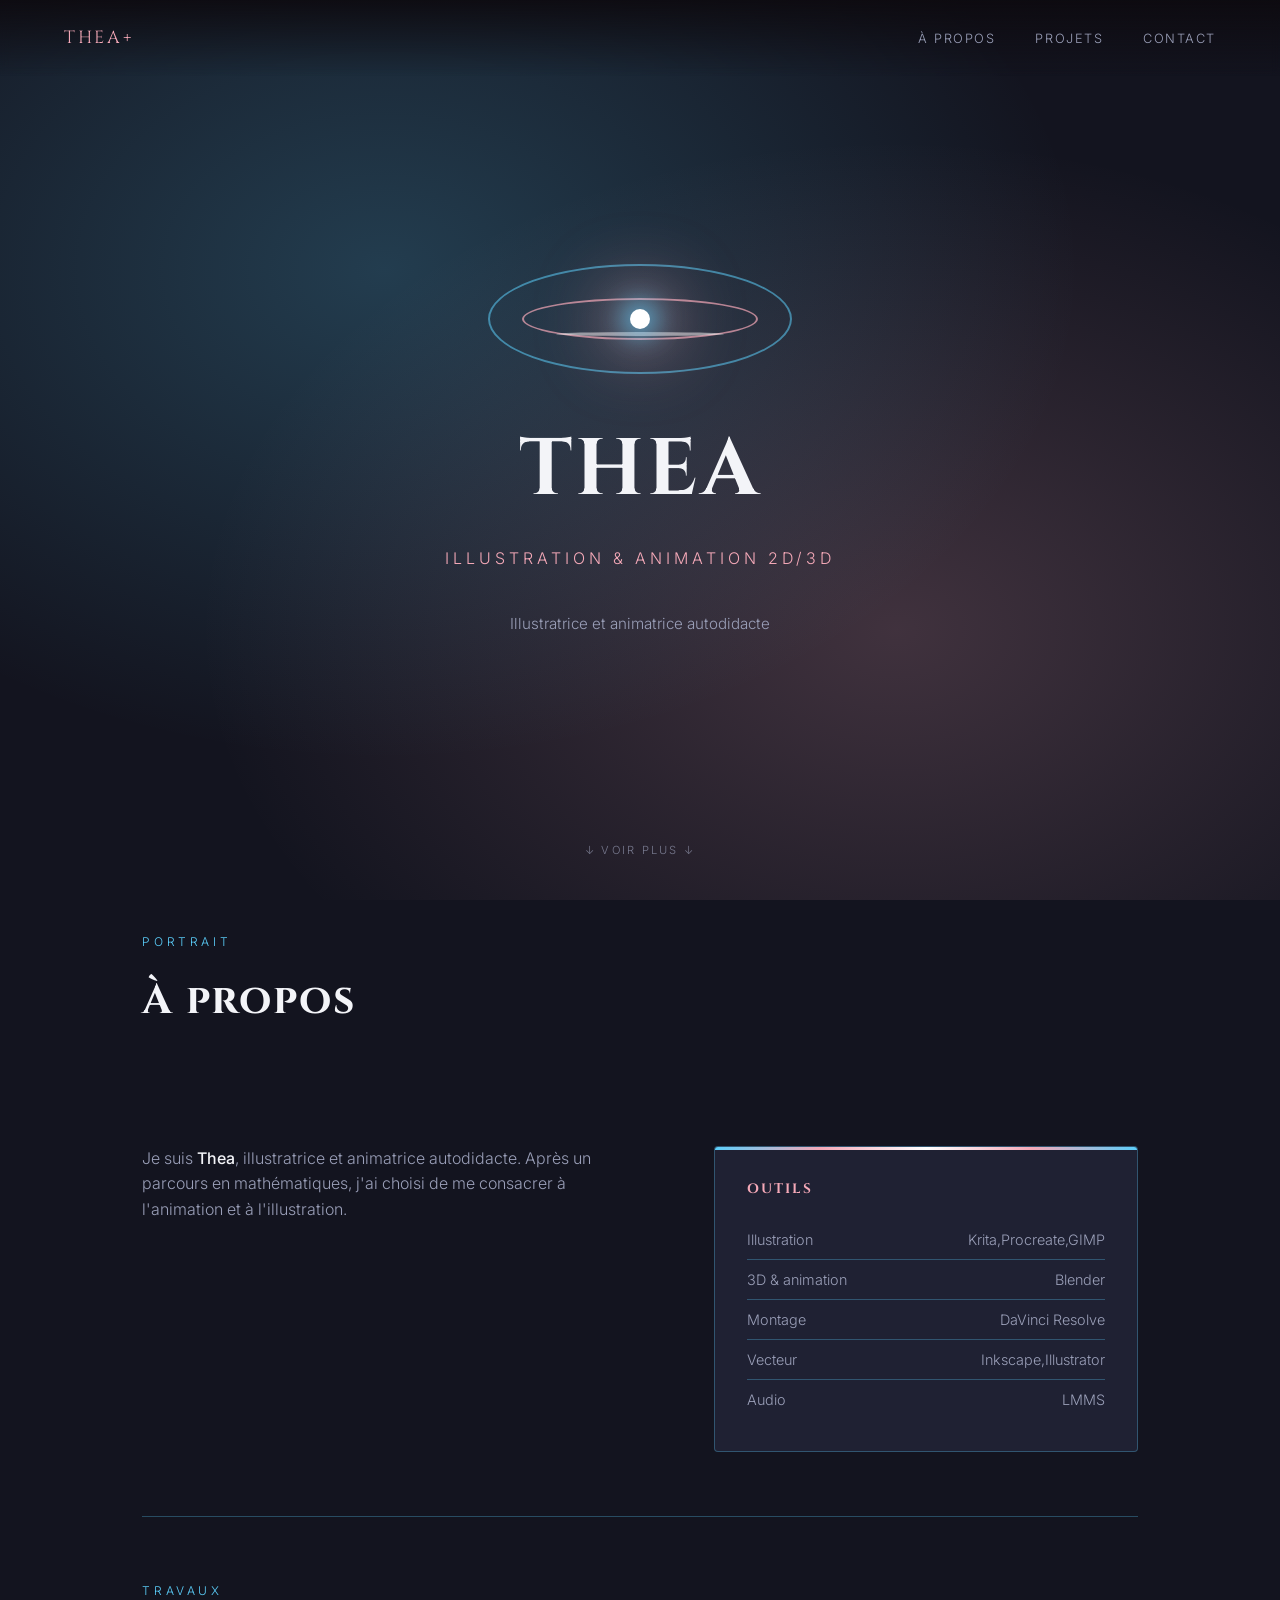
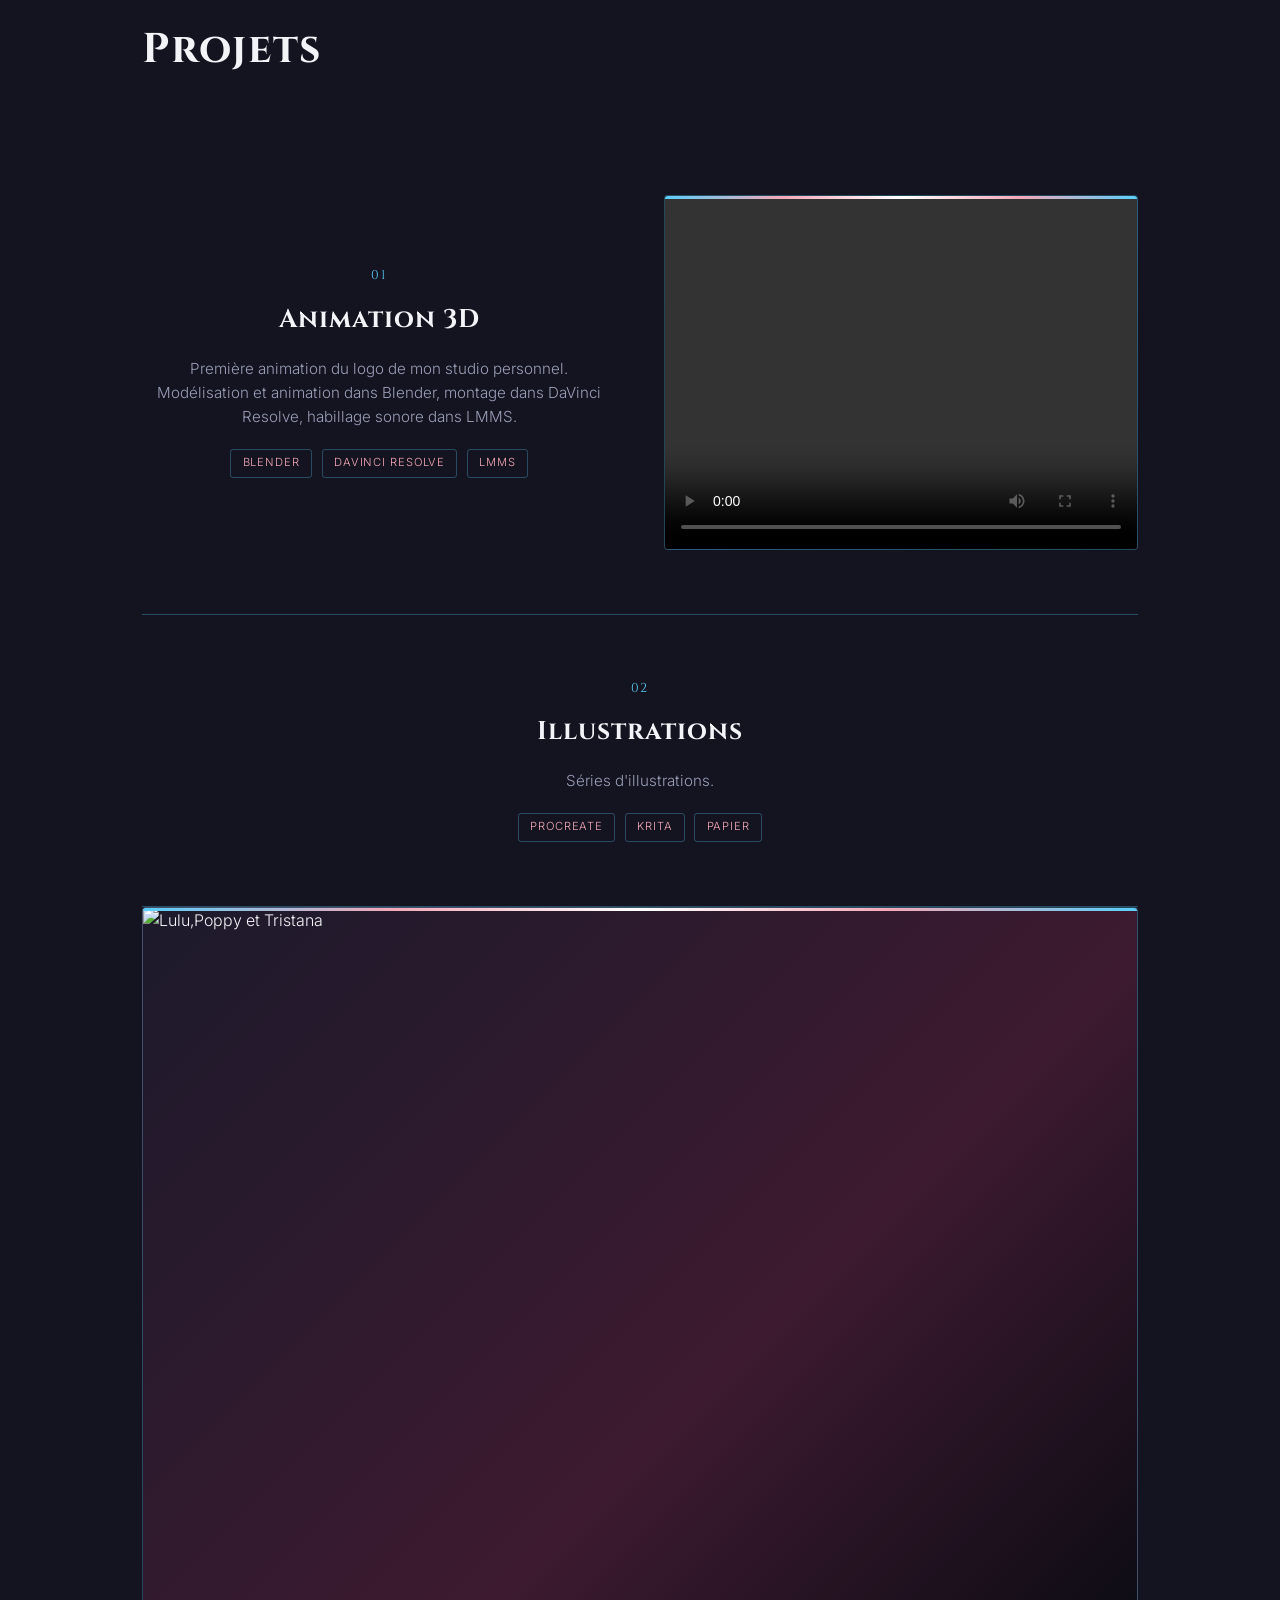
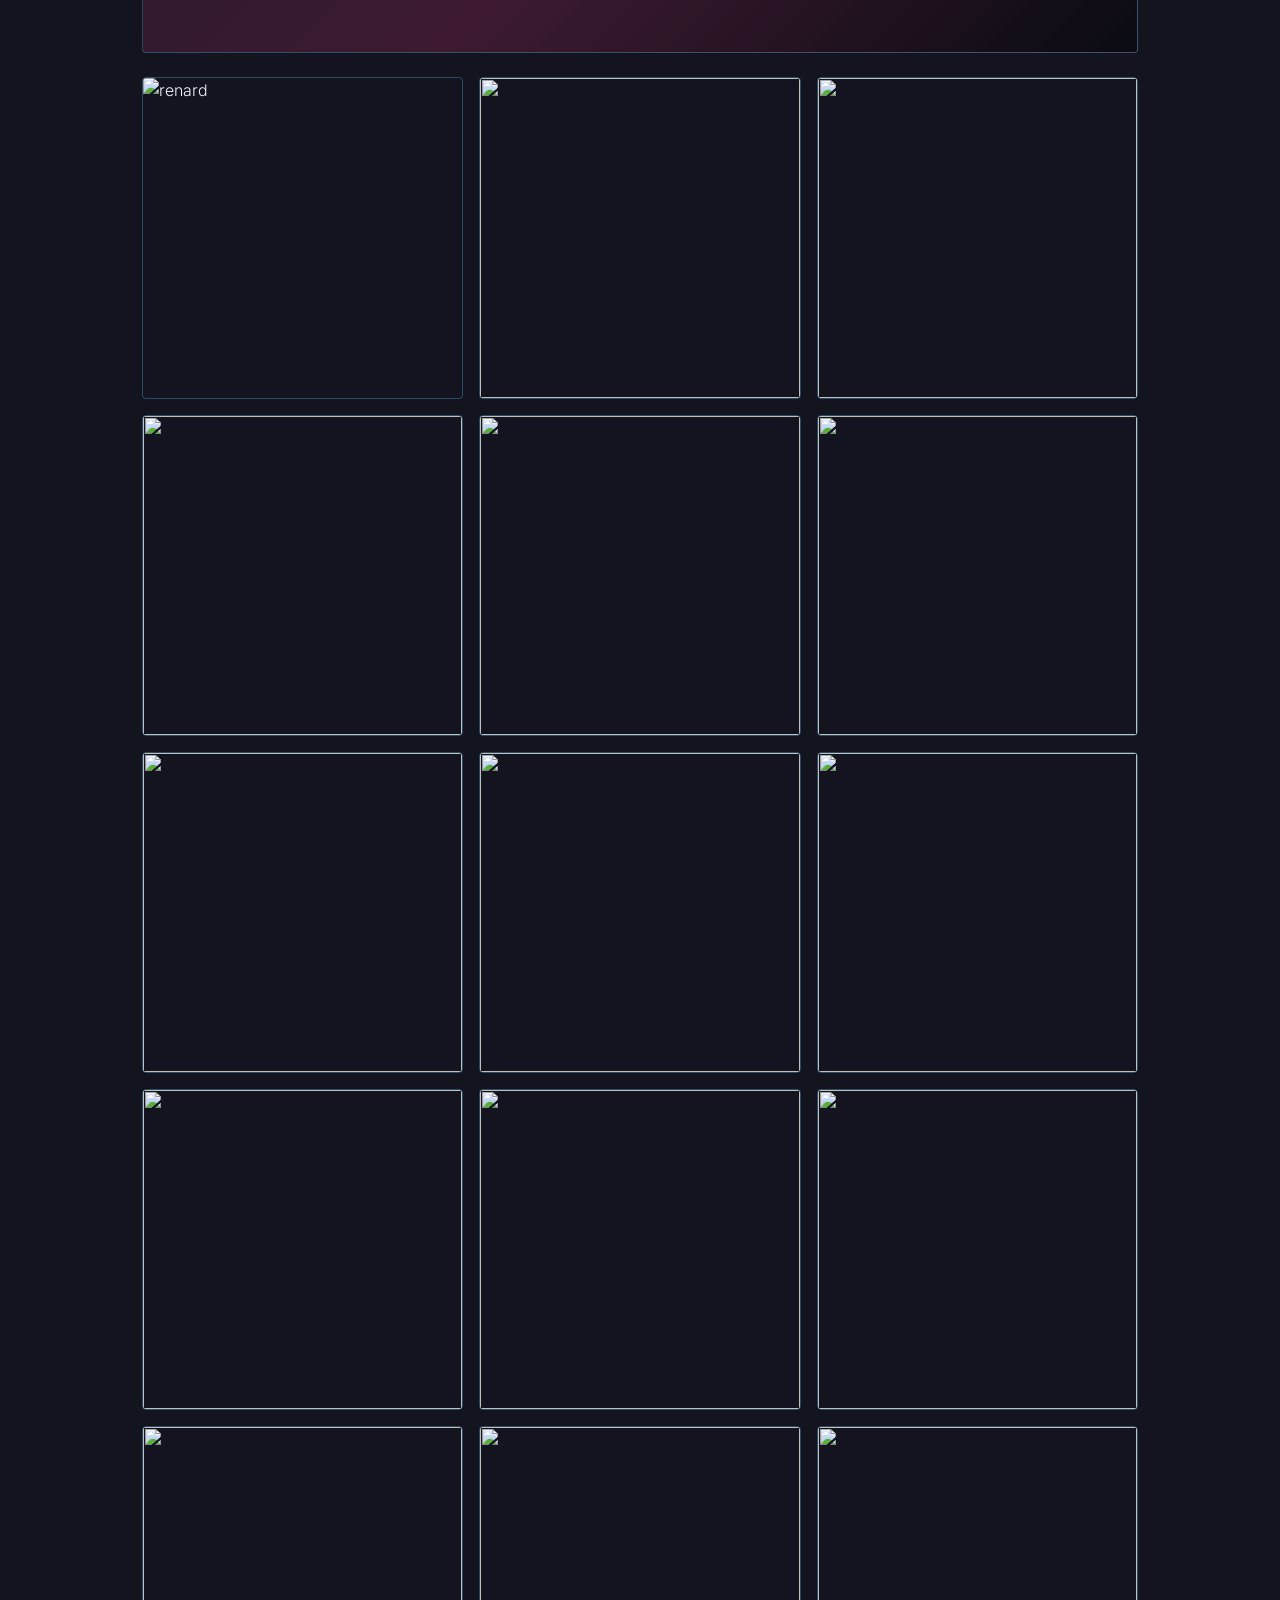
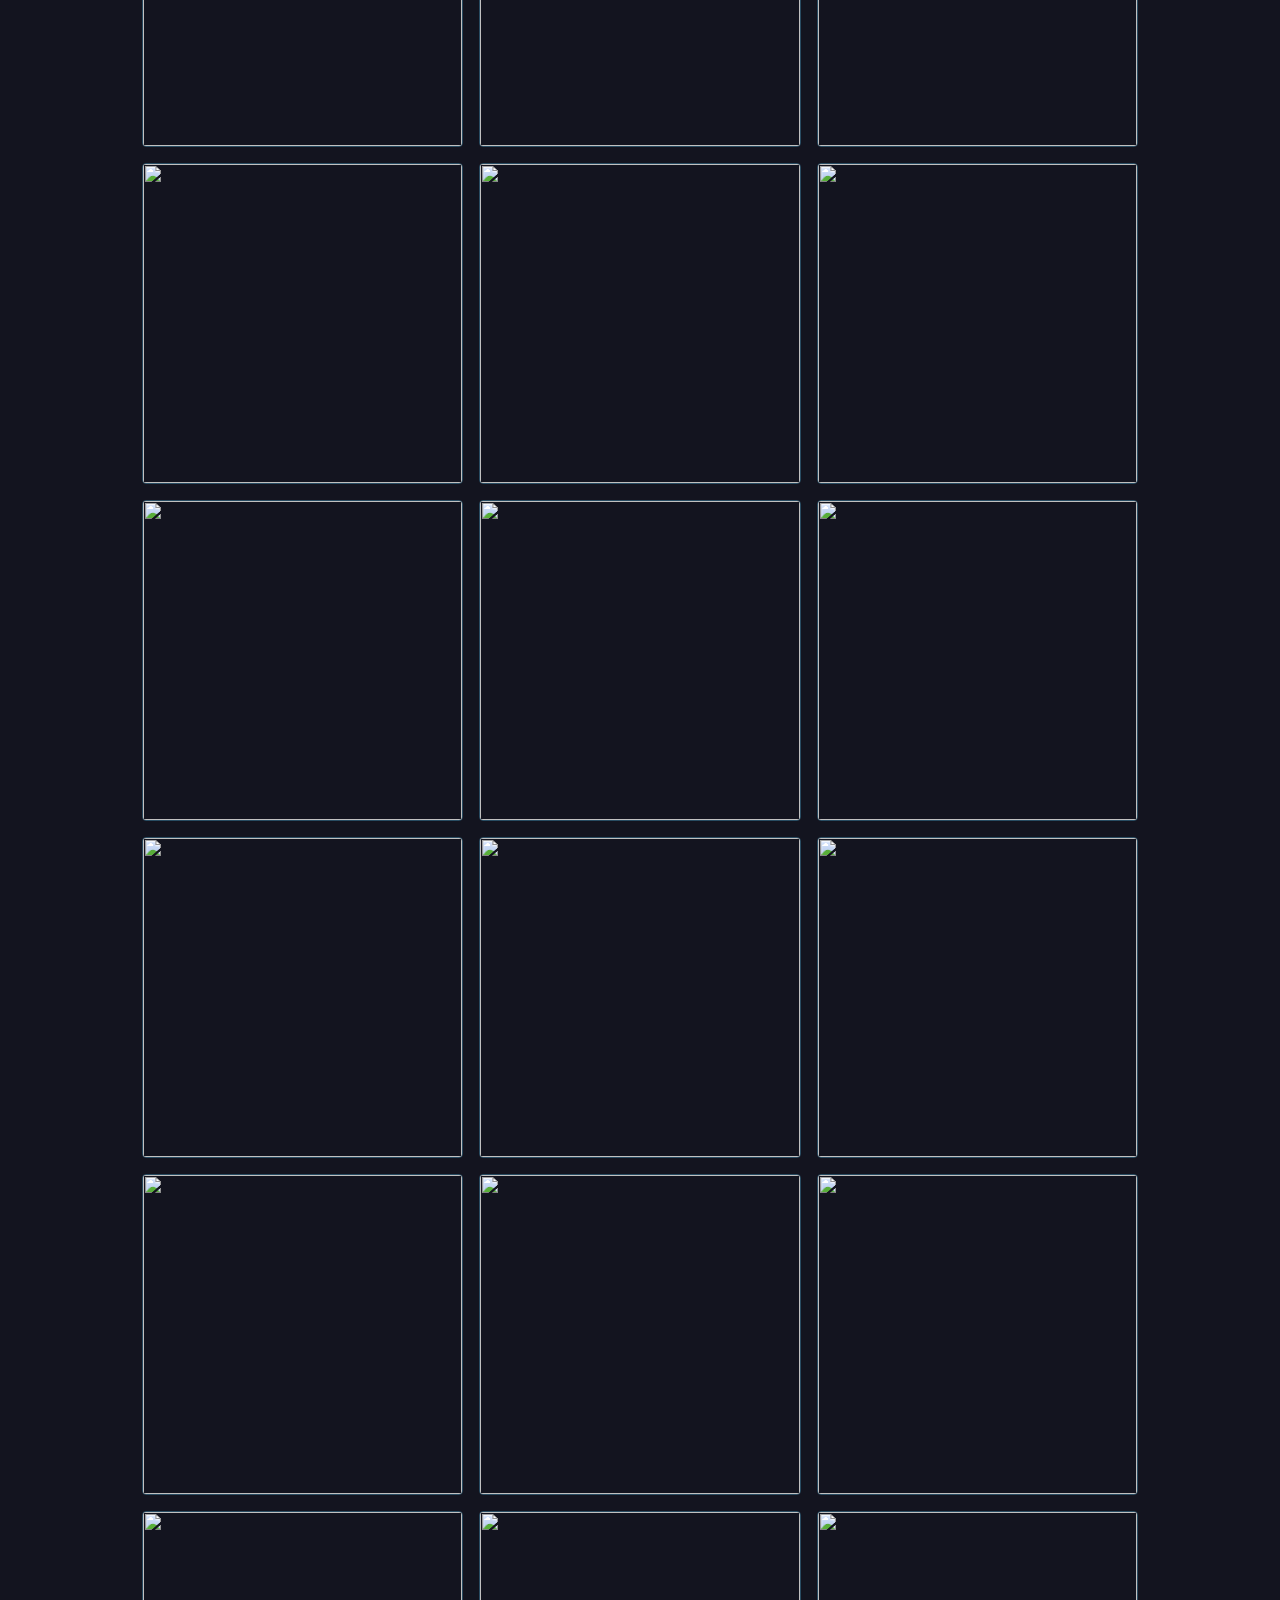
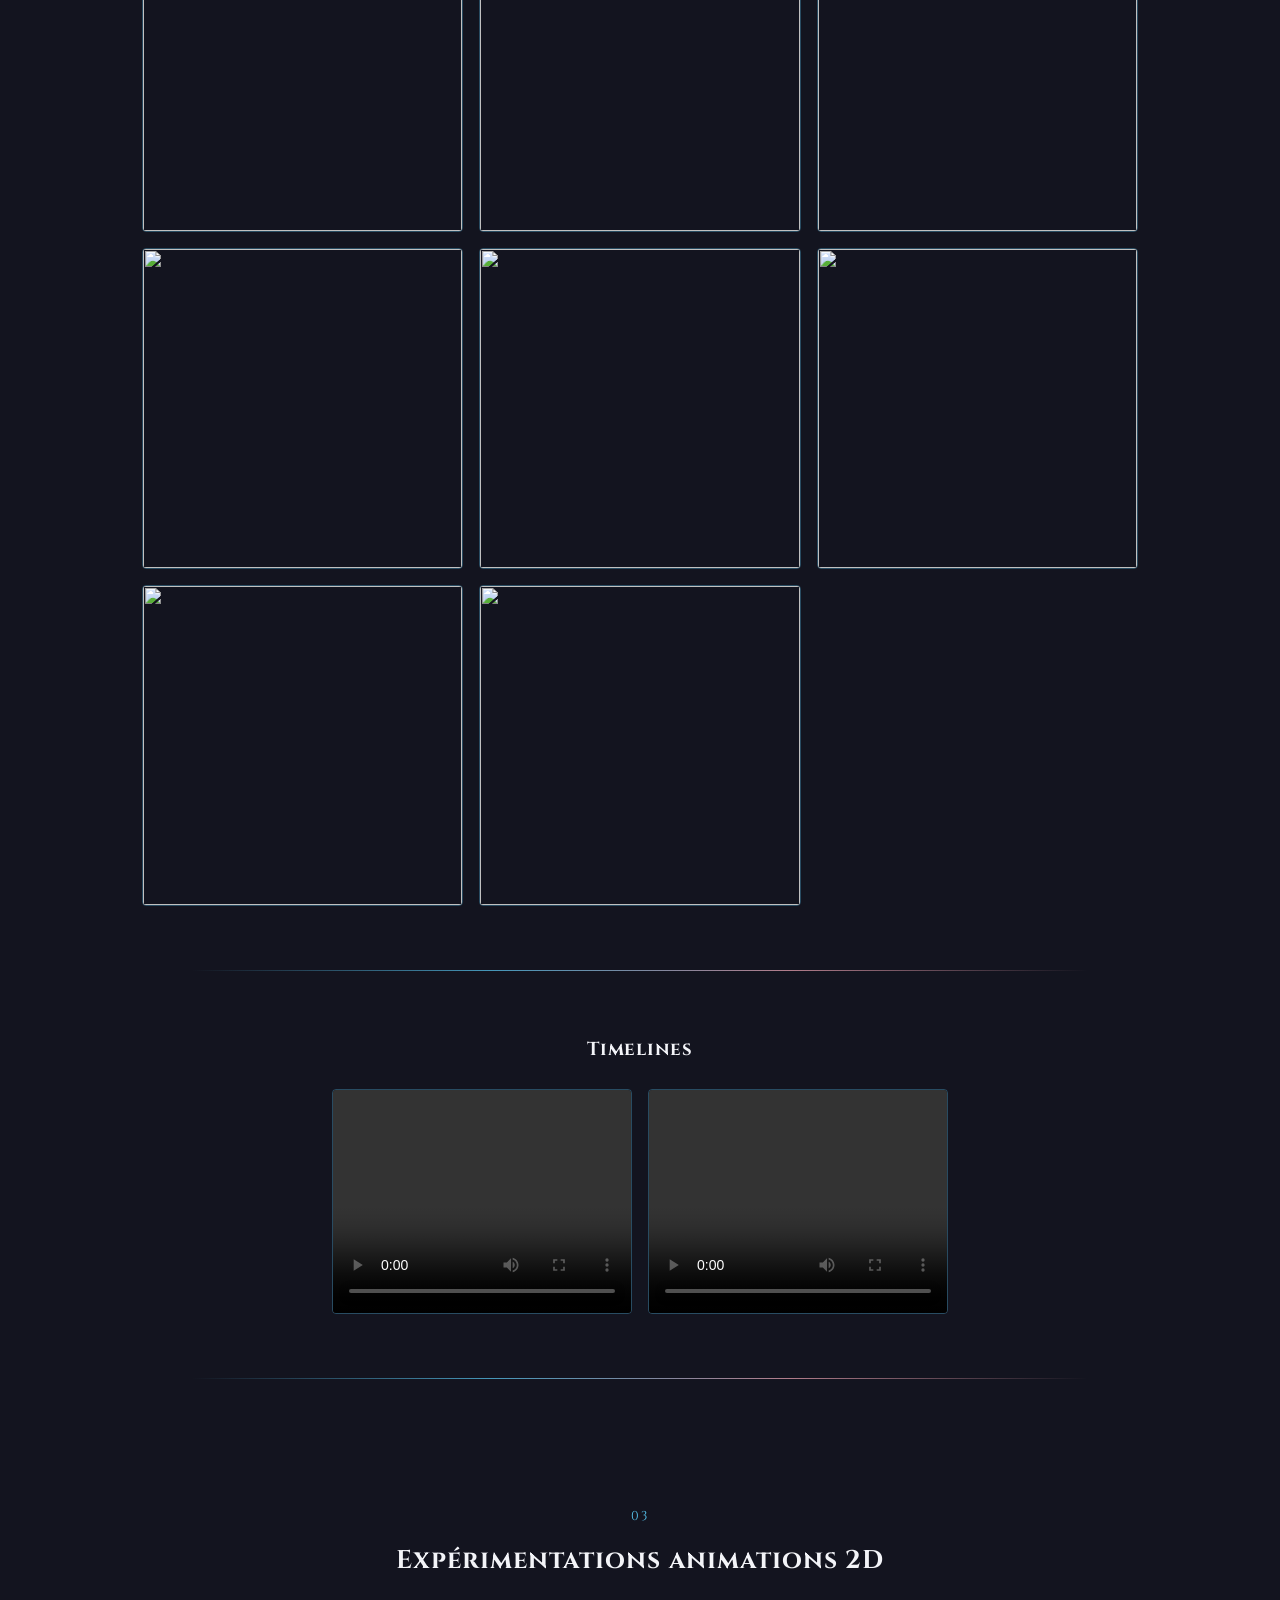
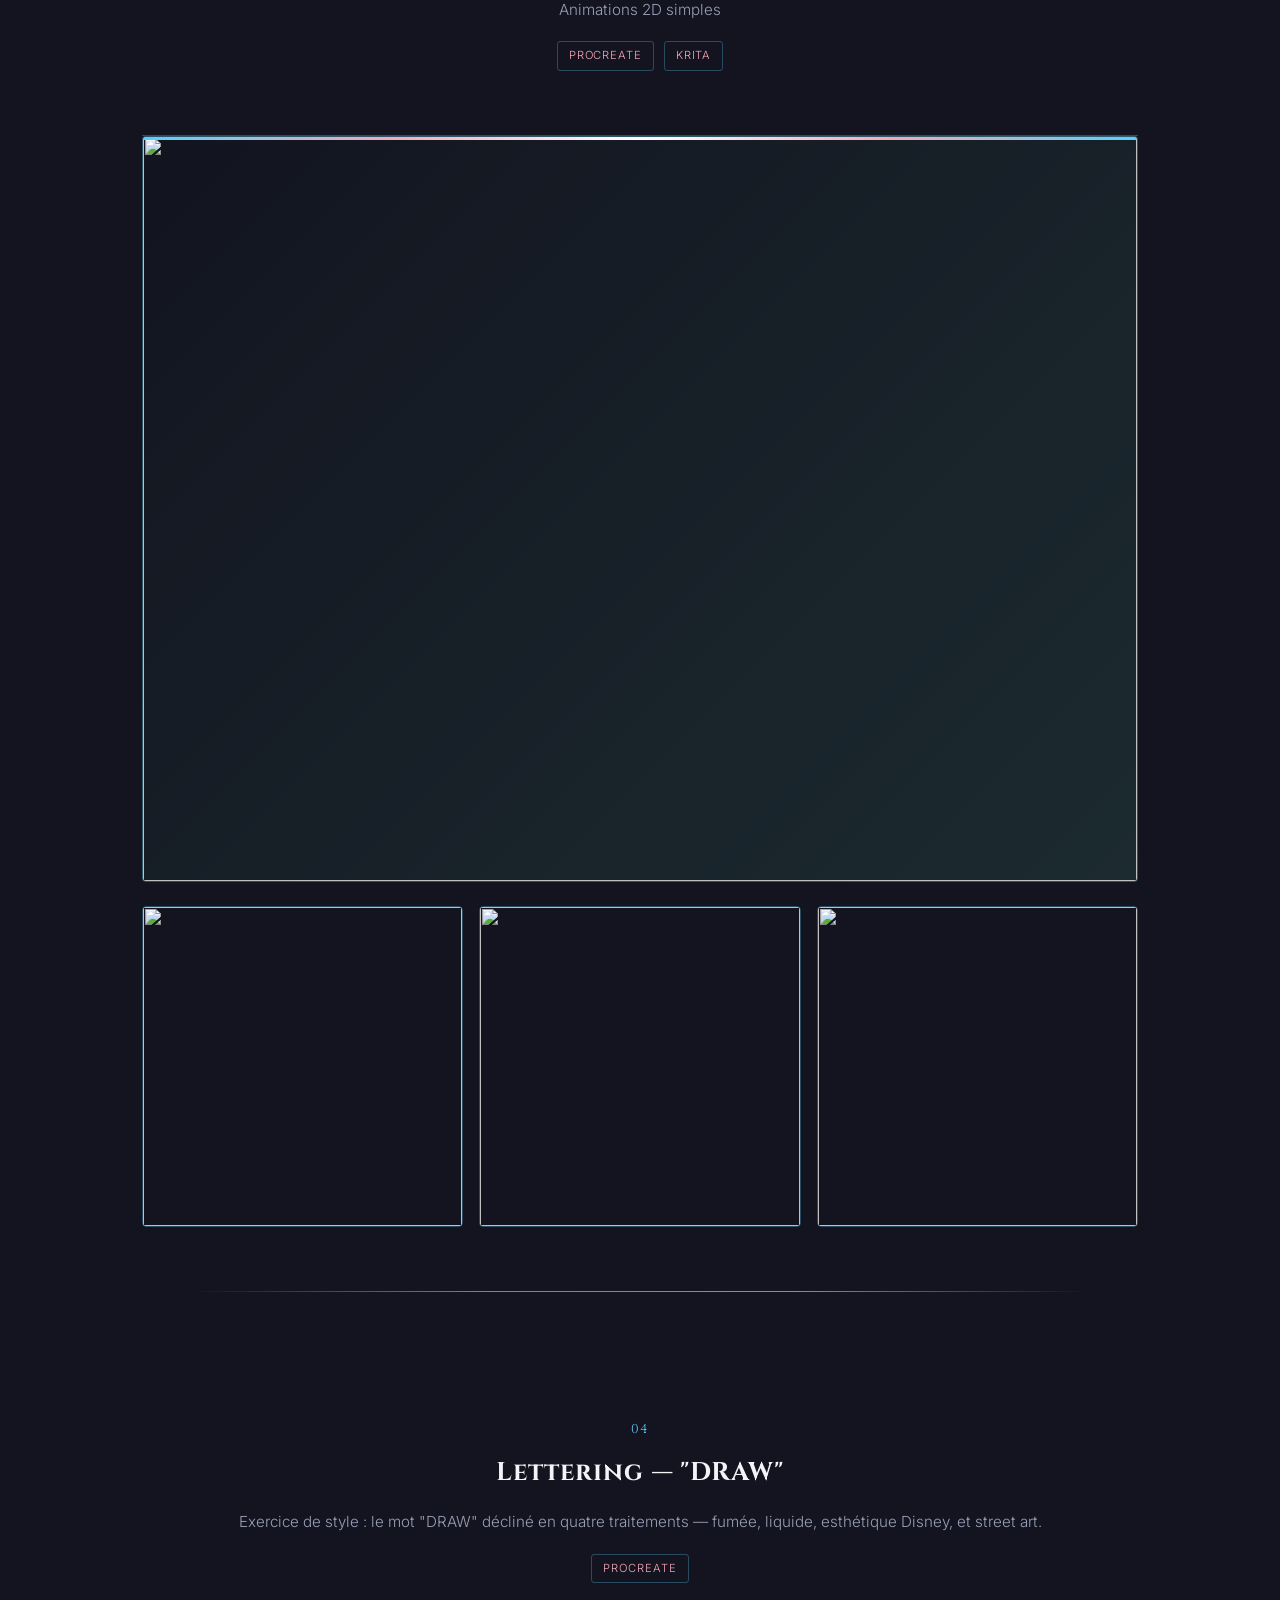
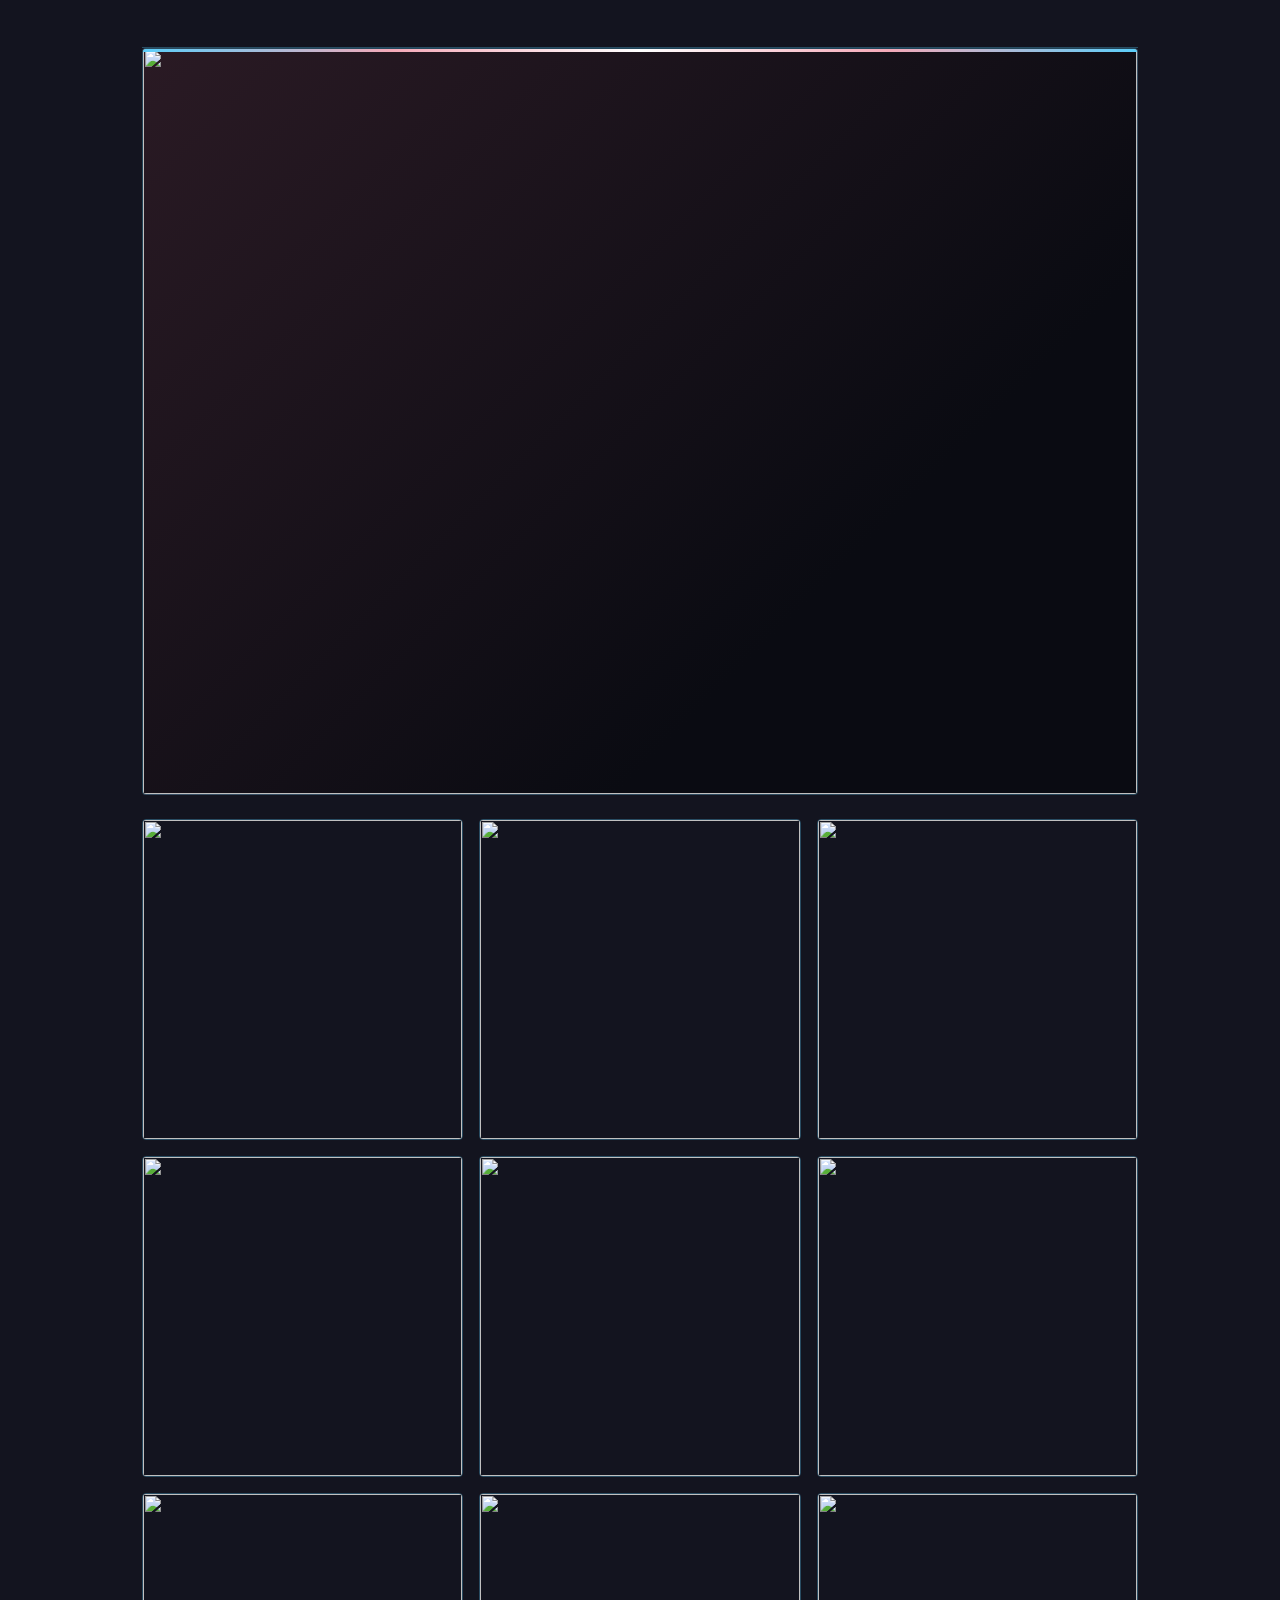
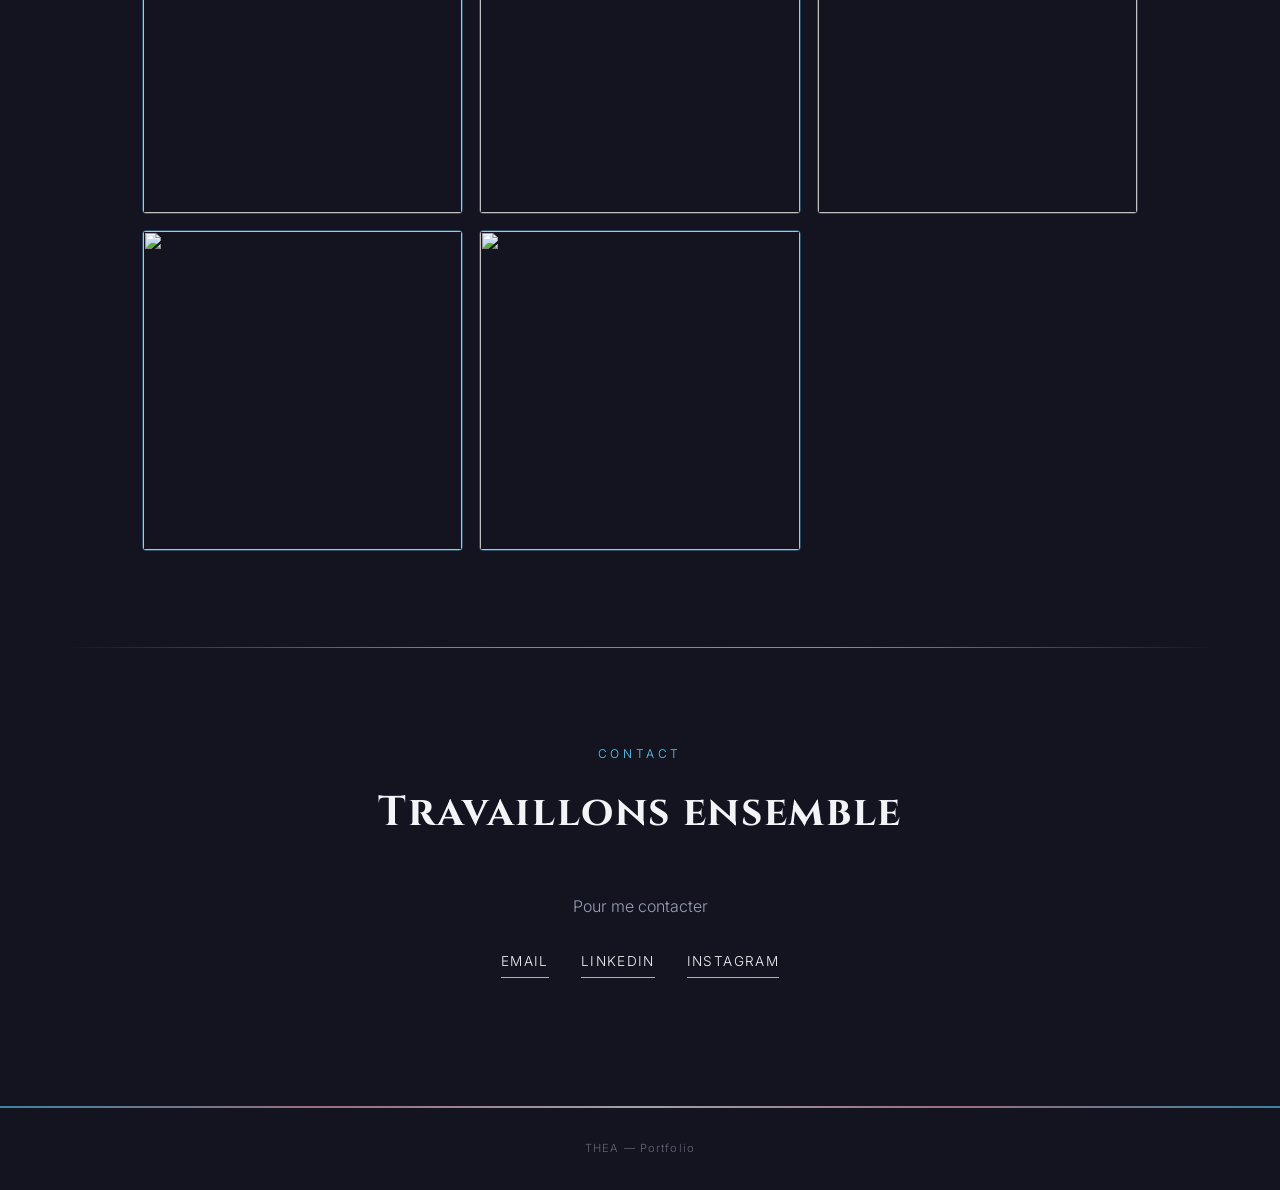
==== index.html @ f70f717d "Add files via upload" ====
<!DOCTYPE html>

<html lang="fr">

<head>
  <meta charset="UTF-8">
  <meta name="viewport" content="e-ial-scale=1.0">
  <title>Thea Portfolio</title>
  <link rel="preconnect" href="https://fonts.googleapis.com">
  <link rel="preconnect" href="https://fonts.gstatic.com" crossorigin>
  <link href="https://fonts.googleapis.com/css2?family=Cinzel:wght@400;600;700&family=Inter:wght@300;400;500;600&display=swap" rel="stylesheet">
  <link rel="stylesheet" href="styles.css">

</head>
<body>

<nav>
  <a href="outils.html" class="theaplus">THEA+</a>
  <ul>
    <li><a href="#about">À propos</a></li>
    <li><a href="#projects">Projets</a></li>
    <li><a href="#contact">Contact</a></li>
  </ul>
</nav>

<!-- ================= PAGE DE GARDE ================= -->
<section class="start">
  <div class="sigil">
    <div class="ring ring-outer"></div>
    <div class="ring ring-mid"></div>
    <div class="ring ring-inner"></div>
    <div class="rune"><div class="rune-eye"></div></div>
  </div>
  <!-- REMPLACE ICI : ton prénom / nom d'artiste -->
  <h1>THEA</h1>
  <div class="tagline">Illustration & Animation 2D/3D </div>
  <p class="intro">
    Illustratrice et animatrice autodidacte
    
  </p>
  <div class="scroll-hint">↓ VOIR PLUS ↓</div>
</section>

<!-- ================= ABOUT ================= -->
<section id="about">
  <div class="section-label">Portrait</div>
  <h2 class="section-title reveal">À propos</h2>
  <div class="about-grid">
    <div class="reveal">
      
      <p>
        Je suis <strong>Thea</strong>, illustratrice et animatrice autodidacte. Après un parcours en mathématiques, j'ai choisi
        de me consacrer à l'animation et à l'illustration.
      </p>
      
    </div>
    <div class="tools">
      <h3>Outils</h3>
      <ul>
        <li>Illustration <span>Krita,Procreate,GIMP</span></li>
        <li>3D & animation <span>Blender</span></li>
        <li>Montage <span>DaVinci Resolve</span></li>
        <li>Vecteur <span>Inkscape,Illustrator</span></li>
        <li>Audio <span>LMMS</span></li>
      </ul>
    </div>
  </div>
</section>

<!-- ================= PROJECTS ================= -->
<section id="projects">
  <div class="section-label">Travaux</div>
  <h2 class="section-title reveal">Projets</h2>

  <!-- PROJET 1 : OTA PRODUCTION -->
  <div class="project reveal">
     <div >
      <div class="project-num">01</div>
      <h3>Animation 3D</h3> 
      <p>
        Première animation du logo de mon studio personnel.
        Modélisation et animation dans
        Blender, montage dans DaVinci Resolve, habillage sonore dans LMMS.
      </p>
      <div class="tags">
        <span class="tag">Blender</span>
        <span class="tag">DaVinci Resolve</span>
        <span class="tag">LMMS</span>
      </div>
    </div>
    <div class="project-media media-ota">
      
      <!-- REMPLACE ICI par : <iframe src="https://www.youtube.com/embed/TON_ID" allowfullscreen></iframe> -->
      
        <video src="media/vids/Timeline 1.mp4"  controls></video><br>
      
    </div>
  </div>

  <!-- PROJET 2 : Illustrations  -->
  <div class="project-vertical reveal">
     <div >
       <div class="project-num">02</div>
       <h3>Illustrations </h3>
       <p>
         Séries d'illustrations.
        </p>
        <div class="tags">
          <span class="tag">Procreate</span>
          <span class="tag">Krita</span>
          <span class="tag">Papier</span>
        </div> 
      </div>
    </div>
      
      <div class="project-media media-illus" style="grid-template-columns :1fr 1fr;">
          <img src="media/img/poppy upscale.jpg" class="zoomable" alt="Lulu,Poppy et Tristana">       
      </div>
        
      <div class="gallery-grid reveal">
          <div class="g-item" > <img src="./media/img/fox.jpg" alt="renard" class="zoomable"></div>
        <div class="g-item" > <img src="./media/img/Image005-Dearclops1.jpg"  class="zoomable"></div>
        <div class="g-item" > <img src="./media/img/Image001-Sharingan.jpg"  class="zoomable"></div>
        <div class="g-item" > <img src="./media/img/Fille reveuse.JPG"  class="zoomable"></div>
        <div class="g-item" > <img src="./media/img/face manga.png"  class="zoomable"></div>
        <div class="g-item" > <img src="./media/img/girl oreillee.jpg"  class="zoomable"></div>
        <div class="g-item" > <img src="./media/img/gnar.jpg"  class="zoomable"></div>
        <div class="g-item" > <img src="./media/img/Heart and Tear (2).JPG"  class="zoomable"></div>
        <div class="g-item" > <img src="./media/img/Heart flower and box boys.JPG"  class="zoomable"></div>
        <div class="g-item" > <img src="./media/img/Image.png"  class="zoomable"></div>
        <div class="g-item" > <img src="./media/img/xayah.JPG"  class="zoomable"></div>
        <div class="g-item" > <img src="./media/img/tokyo ghoul.jpg"  class="zoomable"></div>
        <div class="g-item" > <img src="./media/img/posture.png"  class="zoomable"></div>
        <div class="g-item" > <img src="./media/img/Image002-Sleepy akali.jpg"  class="zoomable"></div>
        <div class="g-item" > <img src="./media/img/Image003-Bard Face.jpg"  class="zoomable"></div>
        <div class="g-item" > <img src="./media/img/Image006-eyes tatoo.jpg"  class="zoomable"></div>
        <div class="g-item" > <img src="./media/img/Image007-Nuage Akatsuki.jpg"  class="zoomable"></div>
        <div class="g-item" > <img src="./media/img/Image010-HeartAndPlane.jpg"  class="zoomable"></div>
        <div class="g-item" > <img src="./media/img/Kawai chateru.JPG"  class="zoomable"></div>
        <div class="g-item" > <img src="./media/img/kirito.JPG"  class="zoomable"></div>
        <div class="g-item" > <img src="./media/img/Lucky.JPG"  class="zoomable"></div>
        <div class="g-item" > <img src="./media/img/luffy net.jpg"  class="zoomable"></div>
        <div class="g-item" > <img src="./media/img/Marguerite.JPG"  class="zoomable"></div>
        <div class="g-item" > <img src="./media/img/Natsu and Happy  (1).JPG"  class="zoomable"></div>
        <div class="g-item" > <img src="./media/img/natsu child.JPG"  class="zoomable"></div>
        <div class="g-item" > <img src="./media/img/oeil psy.jpg"  class="zoomable"></div>
        <div class="g-item" > <img src="./media/img/Panda.JPG"  class="zoomable"></div>
        <div class="g-item" > <img src="./media/img/yasuo.jpg"  class="zoomable"></div>
        <div class="g-item" > <img src="./media/img/sona.jpg"  class="zoomable"></div>
        <div class="g-item" > <img src="./media/img/serpent.jpg"  class="zoomable"></div>
        <div class="g-item" > <img src="./media/img/rl.jpg"  class="zoomable"></div>
        <div class="g-item" > <img src="./media/img/marguerite surf.jpg"  class="zoomable"></div>
        <div class="g-item" > <img src="./media/img/heart.jpg"  class="zoomable"></div>
        <div class="g-item" > <img src="./media/img/teemo.jpg"  class="zoomable"></div>
        <div class="g-item" > <img src="./media/img/hand love.jpg"  class="zoomable"></div>
      </div>
    
  <hr class="separator">
  <!-- Timeline dessins -->

  <div class="timeline-block">
  <h3>Timelines</h3>
  <div class="gallery-grid reveal">
    <div class="g-item"><video src="media/vids/les cordylines.mp4" controls></video></div>
    <div class="g-item"><video src="media/vids/ranma.mp4" controls></video></div>
  </div>
</div>

  <hr class="separator">
  <!-- Mini galerie sous le projet illustrations -->
  

  <!-- PROJET 3 : Animations 2D -->
  <div class="project-vertical reveal">
     <div>
        <div class="project-num">03</div>
        <h3>Expérimentations animations 2D</h3>
        <p>
          Animations 2D simples
        </p>
        <div class="tags">
          <span class="tag">Procreate</span>
          <span class="tag">Krita</span>
        </div>
    </div>
  </div>

    <div class="project-media media-blender">
        <img src="media/gif/kirby.gif">
    </div>
    
    <div class="gallery-grid">
        <div class="g-item">
            <img src="media/gif/cube.gif" class="zoomable" >
        </div>
        <div class="g-item">
            <img src="media/gif/impact.gif" class="zoomable" >
        </div>
        <div class="g-item">
            <img src="media/gif/stickman.gif" class="zoomable" >
        </div>
    </div>
  
    <hr class="separator">

  <!-- PROJET 4 : Typographie -->
  <div class="project-vertical reveal">
    <div>
      <div class="project-num">04</div>
      <h3>Lettering — "DRAW"</h3>
      <p>
        Exercice de style : le mot "DRAW" décliné en quatre traitements —
        fumée, liquide, esthétique Disney, et street art.
      </p>
      <div class="tags">
        <span class="tag">Procreate</span>  
      </div>
    </div>
  </div>

  <div class="project-media media-typo">
      <img src="media/img/draw smoke.jpg"  class="zoomable">
  </div>
      <div class="gallery-grid">

          <div class="g-item">
              <img src="media/img/draw 3D.jpg" class="zoomable" >
          </div>

          <div class="g-item">
              <img src="media/img/draw disney.jpg" class="zoomable" >
          </div>
        
          <div class="g-item">
              <img src="media/img/draw liquide.jpg" class="zoomable" >
          </div>
  
          <div class="g-item">
              <img src="media/img/draw smoke est.jpg" class="zoomable" >
            </div>

          <div class="g-item">
              <img src="media/img/draw street.jpg" class="zoomable" >
          </div>

          <div class="g-item">
              <img src="media/img/AE soundz music.JPG" class="zoomable" >
          </div>
  
          <div class="g-item">
              <img src="media/img/Black Panthere Calligraphy.JPG" class="zoomable" >
          </div>

          <div class="g-item">
              <img src="media/img/Dodo calligraphy.JPG" class="zoomable" >
          </div>

          <div class="g-item">
              <img src="media/img/Street scene.JPG" class="zoomable" >
          </div>
  
          <div class="g-item">
              <img src="media/img/Tenerife calligraphy.JPG" class="zoomable" >
          </div>
  
          <div class="g-item">
              <img src="media/img/street.jpg" class="zoomable" >
          </div>

      </div>
    
</section>
<hr class="separator">
<!-- ================= CONTACT ================= -->
<section id="contact" class="contact reveal">
  <div class="section-label" style="justify-content:center; display:flex;">Contact</div>
  <h2 class="section-title">Travaillons ensemble</h2>
  <p>Pour me contacter</p>
  <div class="contact-links">
    <!-- REMPLACE ICI : tes vrais liens -->
    <a href="mailto:theadomitin@gmail.com">Email</a>
    <a href="https://www.linkedin.com/in/th%C3%A9a-domitin-621905a4/" target="_blank" rel="noopener">LinkedIn</a>
    <a href="https://www.instagram.com/tamdk21/" target="_blank" rel="noopener">Instagram</a>
  </div>
</section>

<!-- ================= BAS DE PAGE ================= -->
<footer>THEA — Portfolio</footer>
<div id="lightbox">
    <img id="lightbox-img">
</div>
<script src="main.js"></script>
</body>
</html>
---- styles.css ----
/* ============================================
     COMMENT UTILISER CE FICHIER
     - Cherche les commentaires "REMPLACE ICI" pour savoir
       où mettre tes propres images / vidéos / textes.
     - Les images sont pour l'instant des blocs de couleur
       (placeholders) : remplace juste le CSS background
       ou ajoute une balise <img> à la place.
     - Pour la vidéo ÔTA PRODUCTION : remplace l'iframe
       YouTube par ton propre lien une fois uploadée.
     ============================================ */
  #lightbox{
    position:fixed;
    inset:0;
    background:rgba(0,0,0,.9);
    display:none;
    justify-content:center;
    align-items:center;
    z-index:9999;
}

#lightbox img{
    max-width:90%;
    max-height:90%;
    border-radius:8px;
}

.zoomable{
    cursor:pointer;
}
  :root {
    --bg: #13141f;
    --bg-soft: #1a1c2b;
    --card: #1f2133;
    --red: #6b2f52;
    --red-glow: #c76ea0;
    --gold: #7fd8e8;
    --text: #f3f4f8;
    --muted: #9a9fb8;
    --border: rgba(91, 206, 250, 0.3);
    --trans-blue: #5bcefa;
    --trans-pink: #f5a9b8;
    --trans-white: #ffffff;
  }

  * { margin: 0; padding: 0; box-sizing: border-box; }

  html { scroll-behavior: smooth; }

  body {
    background:
      radial-gradient(ellipse 900px 700px at 12% 8%, rgba(91,206,250,0.16), transparent 60%),
      radial-gradient(ellipse 900px 700px at 88% 30%, rgba(245,169,184,0.14), transparent 60%),
      radial-gradient(ellipse 900px 700px at 15% 70%, rgba(245,169,184,0.12), transparent 60%),
      radial-gradient(ellipse 900px 700px at 90% 95%, rgba(91,206,250,0.14), transparent 60%),
      var(--bg);
    background-attachment: fixed;
    color: var(--text);
    font-family: 'Inter', sans-serif;
    font-weight: 300;
    line-height: 1.6;
    overflow-x: hidden;
  }

  h1, h2, h3, .display {
    font-family: 'Cinzel', serif;
    letter-spacing: 0.04em;
  }

  a { color: inherit; text-decoration: none; }

  ::selection { background: var(--trans-blue); color: #0d0e14; }

  /* ---------- NAV ---------- */
  nav {
    position: fixed;
    top: 0; left: 0; right: 0;
    z-index: 100;
    display: flex;
    justify-content: space-between;
    align-items: center;
    padding: 1.5rem 5%;
    background: linear-gradient(to bottom, rgba(13,10,15,0.9), transparent);
    backdrop-filter: blur(4px);
  }

  nav .theaplus {
    font-family: 'Cinzel', serif;
    font-size: 1.1rem;
    letter-spacing: 0.15em;
    color: var(--trans-pink);
  }

  nav ul {
    display: flex;
    gap: 2.5rem;
    list-style: none;
  }

  nav ul li a {
    font-size: 0.8rem;
    letter-spacing: 0.12em;
    text-transform: uppercase;
    color: var(--muted);
    transition: color 0.3s ease;
    position: relative;
  }

  nav ul li a:hover { color: var(--text); }

  @media (max-width: 700px) {
    nav ul { gap: 1.2rem; }
    nav ul li a { font-size: 0.7rem; }
  }

  /* ---------- Page de GARDE ---------- */
  .start {
    min-height: 100vh;
    min-width: 100%;
    display: flex;
    flex-direction: column;
    align-items: center;
    justify-content: center;
    text-align: center;
    position: relative;
    padding: 2rem;
    background:
      radial-gradient(ellipse at 30% 30%, rgba(91,206,250,0.22), transparent 55%),
      radial-gradient(ellipse at 70% 70%, rgba(245,169,184,0.20), transparent 55%),
      var(--bg);
  }

  .sigil {
    position: relative;
    width: 25%;
    height: 25%;
    margin-bottom: 2rem;
    display: flex;
    align-items: center;
    justify-content: center;
  }

  .sigil .ring {
    position: absolute;
    border-radius: 50%;
    border-width: 2px;
    border-style: solid;
  }

  .sigil .ring-outer {
    inset: 0;
    border-color: var(--trans-blue);
    opacity: 0.55;
    animation: spin-cw 22s linear infinite;
  }

  .sigil .ring-mid {
    inset: 34px;
    border-color: var(--trans-pink);
    opacity: 0.7;
    animation: spin-ccw 16s linear infinite;
  }

  .sigil .ring-inner {
    inset: 68px;
    border-color: var(--trans-white);
    opacity: 0.5;
    animation: spin-cw 11s linear infinite;
  }

  @keyframes spin-cw { to { transform: rotate(360deg); } }
  @keyframes spin-ccw { to { transform: rotate(-360deg); } }

  .rune {
    width: 110px;
    height: 110px;
    border-radius: 50%;
    position: relative;
    display: flex;
    align-items: center;
    justify-content: center;
    z-index: 2;
    background: radial-gradient(circle, rgba(255,255,255,0.06), transparent 70%);
  }

  .rune-eye {
    width: 20px;
    height: 20px;
    border-radius: 50%;
    background: var(--trans-white);
    box-shadow: 0 0 24px 8px rgba(91,206,250,0.65), 0 0 70px 26px rgba(245,169,184,0.4);
    animation: flicker 3.5s ease-in-out infinite;
  }

  @keyframes flicker {
    0%, 100% { opacity: 1; transform: scale(1); }
    45% { opacity: 0.85; transform: scale(0.94); }
    50% { opacity: 1; transform: scale(1); }
  }

  .start h1 {
    font-size: clamp(2.5rem, 7vw, 5rem);
    color: var(--text);
    margin-bottom: 0.8rem;
  }

  .start .tagline {
    font-size: 1rem;
    color: var(--trans-pink);
    text-transform: uppercase;
    letter-spacing: 0.25em;
    margin-bottom: 2.5rem;
  }

  .start p.intro {
    max-width: 480px;
    color: var(--muted);
    font-size: 0.95rem;
  }

  .scroll-hint {
    position: absolute;
    bottom: 2.5rem;
    font-size: 0.7rem;
    letter-spacing: 0.2em;
    text-transform: uppercase;
    color: var(--muted);
    opacity: 0.7;
  }

  /* ---------- SECTION GENERIC ---------- */
  section {
    padding: 2rem 8% ;
    max-width: 1200px;
    margin: 0 auto;
  }

  .section-label {
    font-size: 0.75rem;
    letter-spacing: 0.3em;
    text-transform: uppercase;
    color: var(--trans-blue);
    margin-bottom: 1rem;
  }

  .section-title {
    font-size: clamp(1.8rem, 4vw, 2.6rem);
    margin-bottom: 3rem;
    color: var(--text);
  }

  /* ---------- ABOUT ---------- */
  .about-grid {
    display: grid;
    grid-template-columns: 1.2fr 1fr;
    gap: 4rem;
    align-items: start;
    padding: 4rem 0;
    border-bottom: 1px solid var(--border);
  }

  .about-grid p {
    color: var(--muted);
    margin-bottom: 1.2rem;
    font-size: 1rem;
  }

  .about-grid strong { color: var(--text); font-weight: 500; }

  .tools {
    background: var(--card);
    border: 1px solid var(--border);
    border-radius: 4px;
    padding: 2rem;
    position: relative;
  }

  .tools::before {
    content: '';
    position: absolute;
    top: 0; left: 0; right: 0;
    height: 3px;
    border-radius: 4px 4px 0 0;
    background: linear-gradient(90deg, var(--trans-blue), var(--trans-pink), var(--trans-white), var(--trans-pink), var(--trans-blue));
  }

  .tools h3 {
    font-size: 0.85rem;
    color: var(--trans-pink);
    text-transform: uppercase;
    letter-spacing: 0.15em;
    margin-bottom: 1.2rem;
  }

  .tools ul { list-style: none; }

  .tools li {
    padding: 0.5rem 0;
    border-bottom: 1px solid var(--border);
    font-size: 0.9rem;
    color: var(--muted);
    display: flex;
    justify-content: space-between;
  }

  .tools li:last-child { border-bottom: none; }

  @media (max-width: 800px) {
    .about-grid { grid-template-columns: 1fr; }
  }

  /* ---------- PROJECTS ---------- */
  .project {
    display: grid;
    grid-template-columns: 1fr 1fr;
    gap: 3rem;
    align-items: center;
    padding: 4rem 0;
    border-bottom: 1px solid var(--border);
    text-align: center;
  }

  .project:last-child { border-bottom: none; }

  .project:nth-child(even) .project-media { order: 2; }

  .project-media {
    aspect-ratio: 4/3;
    border-radius: 4px;
    overflow: hidden;
    position: relative;
    background: linear-gradient(135deg, var(--card), var(--bg-soft));
    border: 1px solid var(--border);
    display: flex;
    align-items: center;
    justify-content: center;
  }

  .project-media::before {
    content: '';
    position: absolute;
    top: 0; left: 0; right: 0;
    height: 3px;
    background: linear-gradient(90deg, var(--trans-blue), var(--trans-pink), var(--trans-white), var(--trans-pink), var(--trans-blue));
    z-index: 1;
  }

  /* REMPLACE ICI : mets ton image en <img> ou ta vidéo en <iframe>
     à la place du contenu placeholder ci-dessous */
  .project-media .placeholder-label {
    font-size: 0.75rem;
    letter-spacing: 0.15em;
    text-transform: uppercase;
    color: var(--muted);
    text-align: center;
    padding: 1rem;
  }

  .project-media img,
  .project-media iframe {
    
    width: 100%;
    height: 100%;
    object-fit: cover;
    border: none;
  }

  .media-ota { background: linear-gradient(135deg, #1b2a3d, #0a0b12 70%); }
  .media-illus { background: linear-gradient(135deg, #1c1a2b, #3d1a30 60%, #0a0b12); }
  .media-blender { background: linear-gradient(135deg, #12141f, #1c2b30); }
  .media-typo { background: linear-gradient(135deg, #2a1a24, #0a0b12 70%); }

  .project-num {
    font-family: 'Cinzel', serif;
    font-size: 0.8rem;
    color: var(--trans-blue);
    letter-spacing: 0.15em;
    margin-bottom: 0.8rem;
    
  }

  .project h3 {
    font-size: 1.6rem;
    color: var(--text);
    margin-bottom: 1rem;
    
  }

  .project p {
    color: var(--muted);
    font-size: 0.95rem;
    margin-bottom: 1.2rem;
  }

  .tags {
    display: flex;
    flex-wrap: wrap;
    gap: 0.6rem;
     justify-content: center;
    display: flex;
  flex-wrap: wrap;
  gap: 0.6rem;
  }

  .tag {
    font-size: 0.7rem;
    letter-spacing: 0.08em;
    text-transform: uppercase;
    color: var(--trans-pink);
    border: 1px solid var(--border);
    padding: 0.3rem 0.7rem;
    border-radius: 3px;
   
  }

  @media (max-width: 800px) {
    .project, .project:nth-child(even) {
      grid-template-columns: 1fr;
    }
    .project:nth-child(even) .project-media { order: 0; }
  }

  /* ---------- GALLERY (illustrations) ---------- */
  .gallery-grid {
    display: grid;
    grid-template-columns: repeat(3, 1fr);
    gap: 1rem;
    margin-top: 1.5rem;
  }

  .gallery-grid .g-item {
    aspect-ratio: 1;
    border-radius: 4px;
    border: 1px solid var(--border);
    display: flex;
    align-items: center;
    justify-content: center;
    overflow: hidden;
  }

  @media (max-width: 700px) {
    .gallery-grid { grid-template-columns: repeat(2, 1fr); }
  }

  /* ---------- CONTACT ---------- */
  .contact {
    text-align: center;
    padding-bottom: 8rem;
    
  }

  .contact p { color: var(--muted); margin-bottom: 2rem; }

  .contact-links {
    display: flex;
    gap: 2rem;
    justify-content: center;
    flex-wrap: wrap;
  }

  .contact-links a {
    font-size: 0.85rem;
    letter-spacing: 0.1em;
    text-transform: uppercase;
    color: var(--text);
    border-bottom: 1px solid var(--trans-blue);
    padding-bottom: 4px;
    transition: color 0.3s ease, border-color 0.3s ease;
  }

  .contact-links a:hover {
    color: var(--trans-pink);
    border-color: var(--trans-pink);
  }

  footer {
    text-align: center;
    padding: 2rem;
    font-size: 0.7rem;
    color: var(--muted);
    letter-spacing: 0.1em;
    opacity: 0.6;
    border-top: 2px solid transparent;
    background:
      linear-gradient(var(--bg), var(--bg)) padding-box,
      linear-gradient(90deg, var(--trans-blue), var(--trans-pink), var(--trans-white), var(--trans-pink), var(--trans-blue)) border-box;
  }

  /* ---------- REVEAL ON SCROLL ---------- */
  .reveal {
    opacity: 0;
    transform: translateY(24px);
    transition: opacity 0.8s ease, transform 0.8s ease;
  }
  .reveal.visible {
    opacity: 1;
    transform: translateY(0);
  }

  @media (prefers-reduced-motion: reduce) {
    * { animation: none !important; transition: none !important; }
  }

  a:focus-visible, button:focus-visible {
    outline: 2px solid var(--trans-pink);
    outline-offset: 3px;
  }

  .separator{
    border: none;
    height: 1px;
    width: 90%;
    margin: 4rem auto;
    background: linear-gradient(
        to right,
        transparent,
        rgba(91,206,250,.7),
        rgba(245,169,184,.7),
        transparent
    );
}
.project-vertical {
    display: flex;
    flex-direction: column;
    gap: 3rem;
    align-items: center;
    text-align: center;
    grid-template-columns: 1fr 1fr;
    padding: 4rem 0;
    border-bottom: 1px solid var(--border);
    
}

  .project-vertical h3 {
    font-size: 1.6rem;
    color: var(--text);
    margin-bottom: 1rem;
    
  }

  .project-vertical p {
    color: var(--muted);
    font-size: 0.95rem;
    margin-bottom: 1.2rem;
  }

  .project-media {
  aspect-ratio: 4/3;
  overflow: hidden;
  border-radius: 4px;
  display: flex;
  align-items: center;
  justify-content: center;
}

.project-media img,
.project-media video {
  width: 100%;
  height: 100%;
  object-fit: cover;
  display: block;
}

.g-item img,
.g-item video {
  width: 100%;
  height: 100%;
  object-fit: cover;
  display: block;
}
.timeline-block {
  text-align: center;
}

.timeline-block .gallery-grid {
  display: flex;
  flex-wrap: wrap;
  justify-content: center;
  gap: 1rem;
}

.timeline-block .g-item {
  width: 300px;
  max-width: 100%;
  aspect-ratio: 4/3;
}


.sigil2 {
  position: relative;
  width: 50%;
  height: 200%;
  margin-bottom: 2rem;
  display: flex;
  align-items: center;
  justify-content: center;
}

.sigil2 .ring {
  position: absolute;
  border-radius: 50%;
  border-width: 5px;
  border-style: solid;
}

.sigil2 .ring-1 { inset: 0;    border-color: var(--trans-blue);  opacity: 0.5;  animation: spin-cw 26s linear infinite; }
.sigil2 .ring-2 { inset: 24px; border-color: var(--trans-pink);  opacity: 0.55; animation: spin-ccw 20s linear infinite; }
.sigil2 .ring-3 { inset: 48px; border-color: var(--trans-white); opacity: 0.45; animation: spin-cw 15s linear infinite; }
.sigil2 .ring-4 { inset: 72px; border-color: var(--trans-pink);  opacity: 0.6;  animation: spin-ccw 11s linear infinite; }
.sigil2 .ring-5 { inset: 96px; border-color: var(--trans-blue);  opacity: 0.65; animation: spin-cw 8s linear infinite; }


.gallery-grid .g-item-krita {
  overflow: visible;
  perspective: 700px;
}
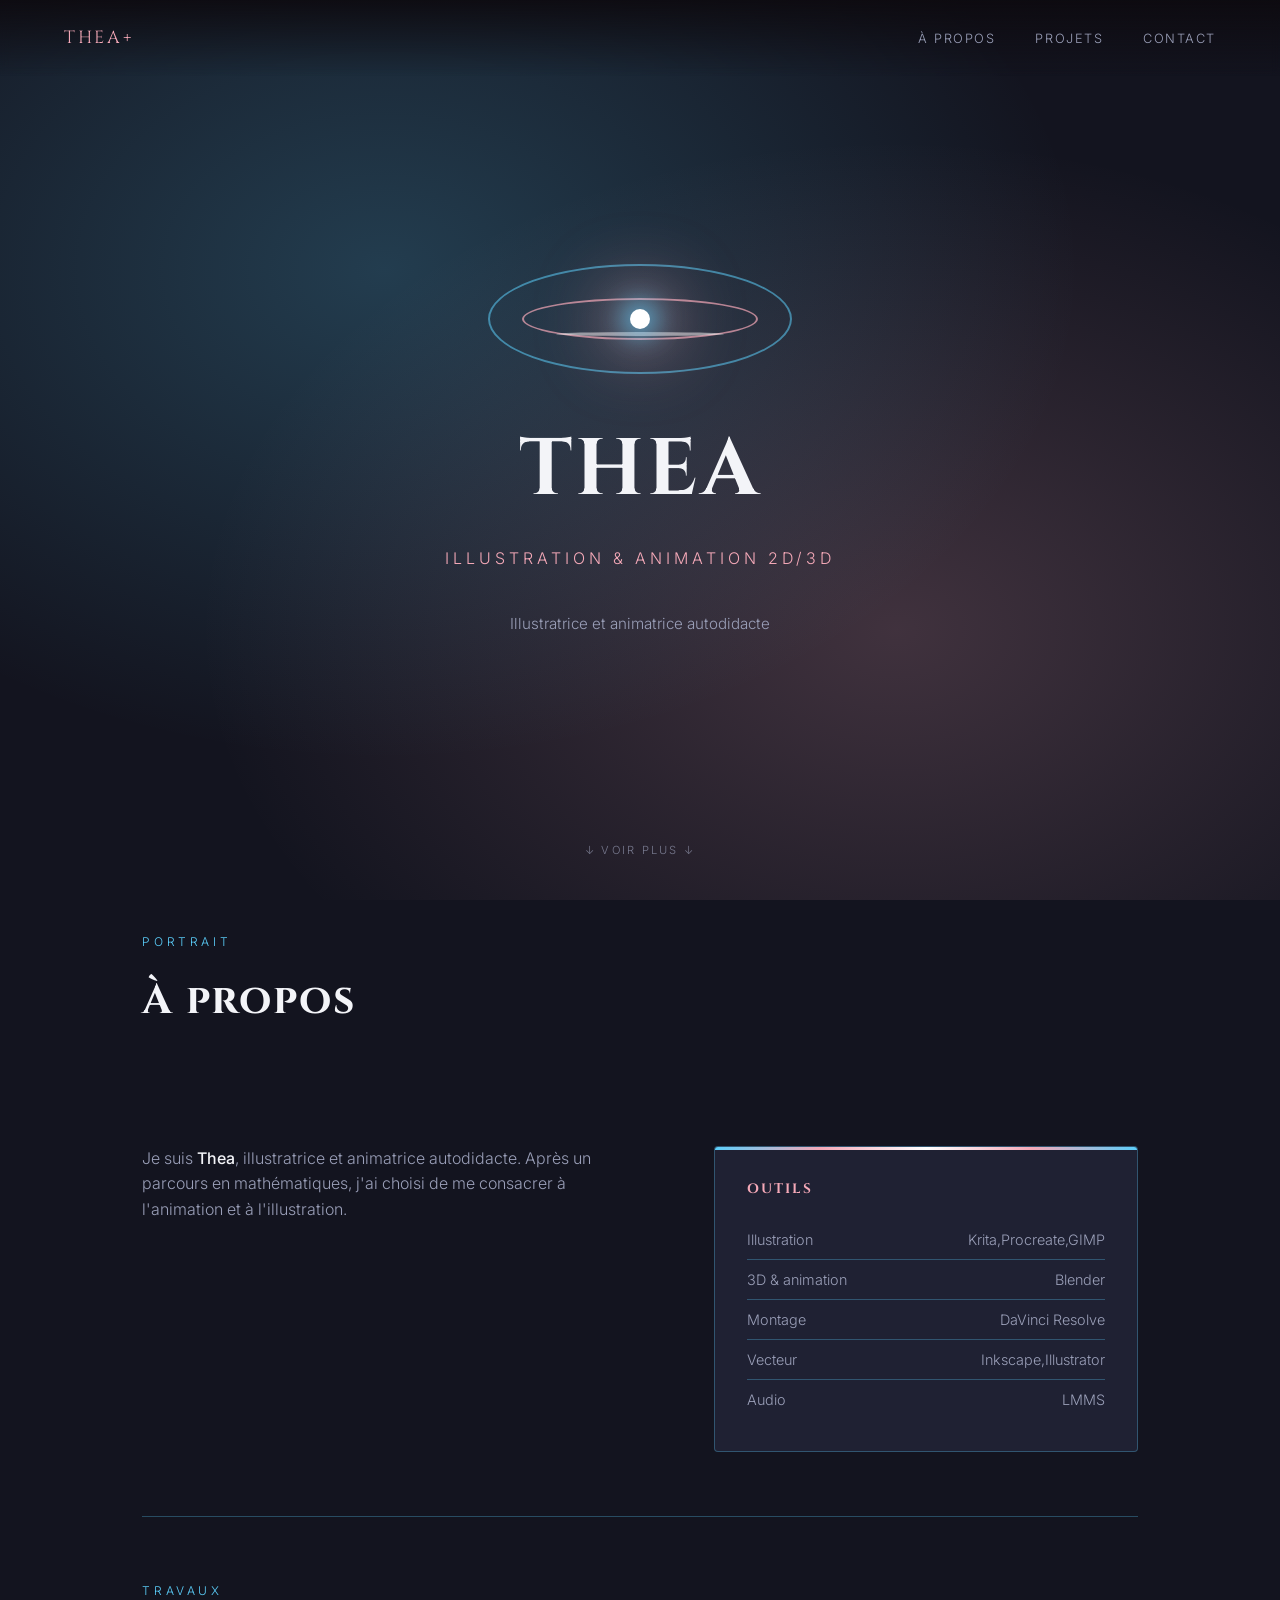
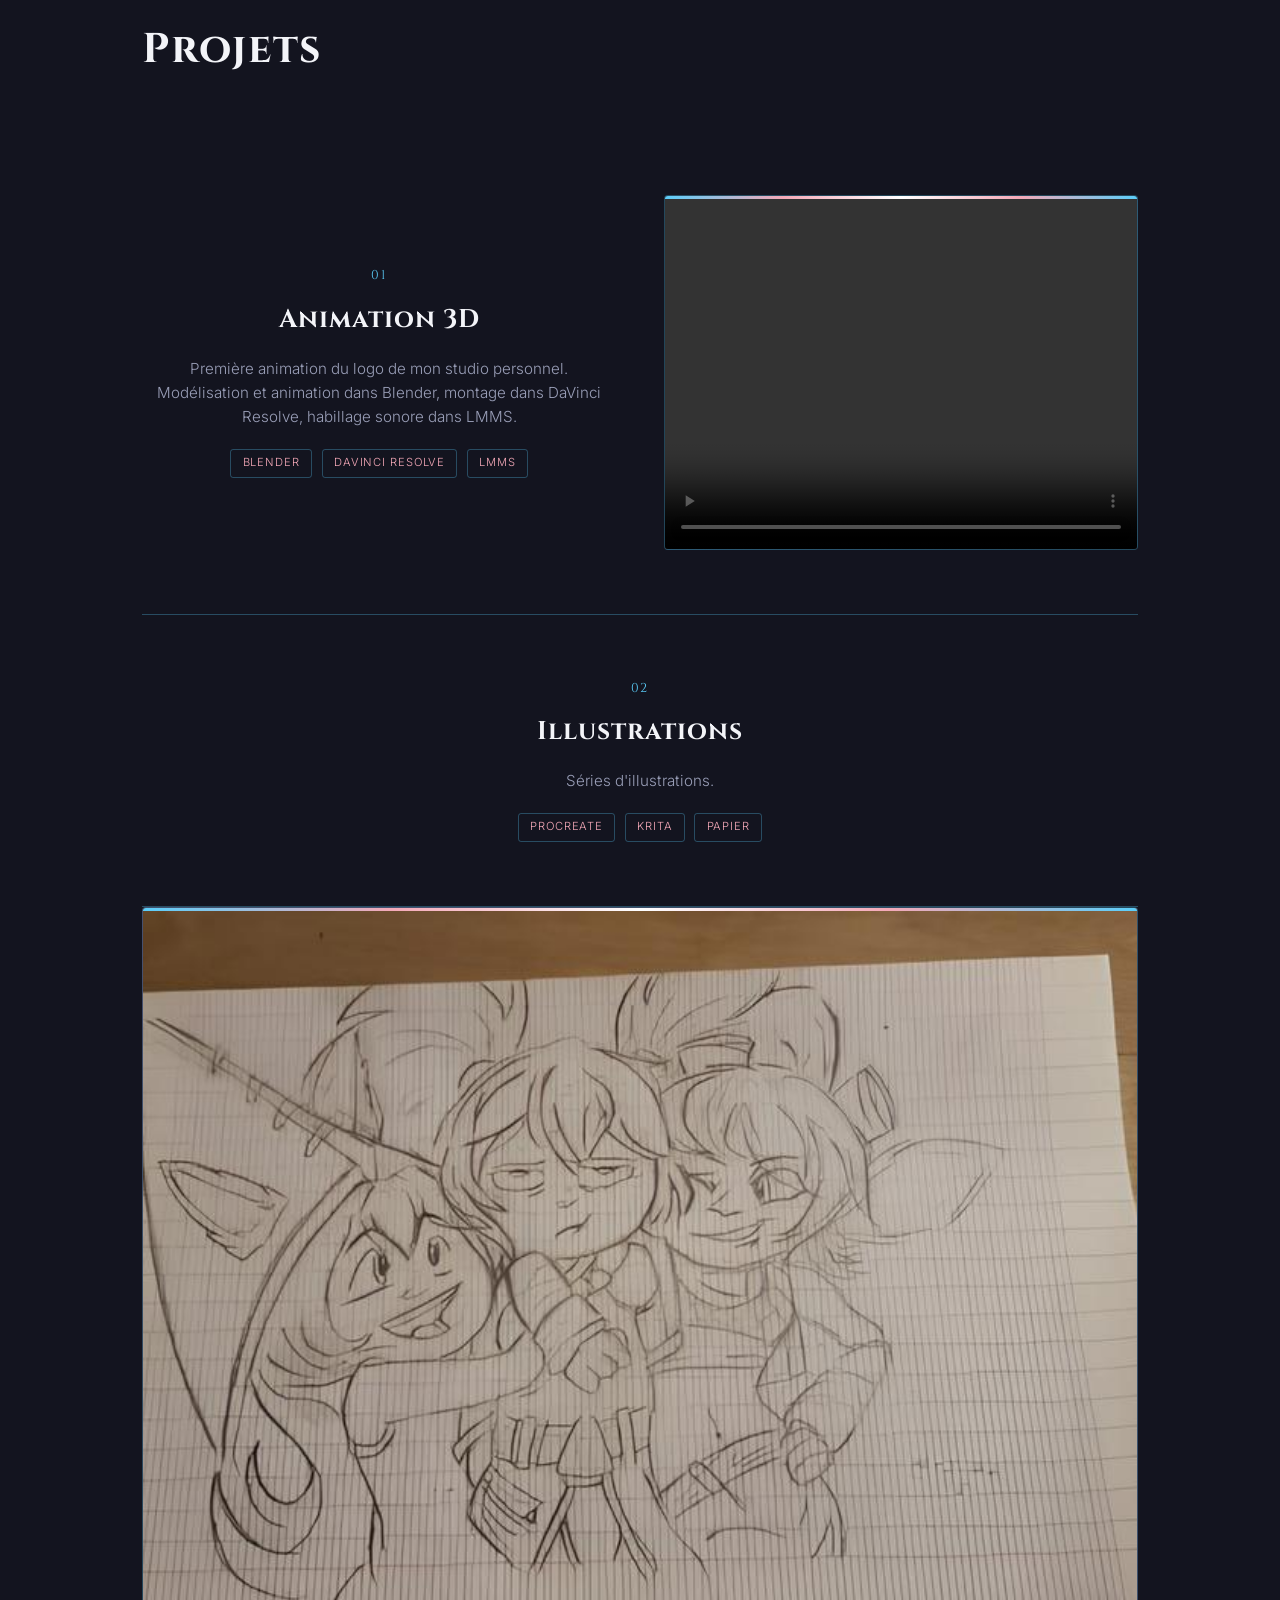
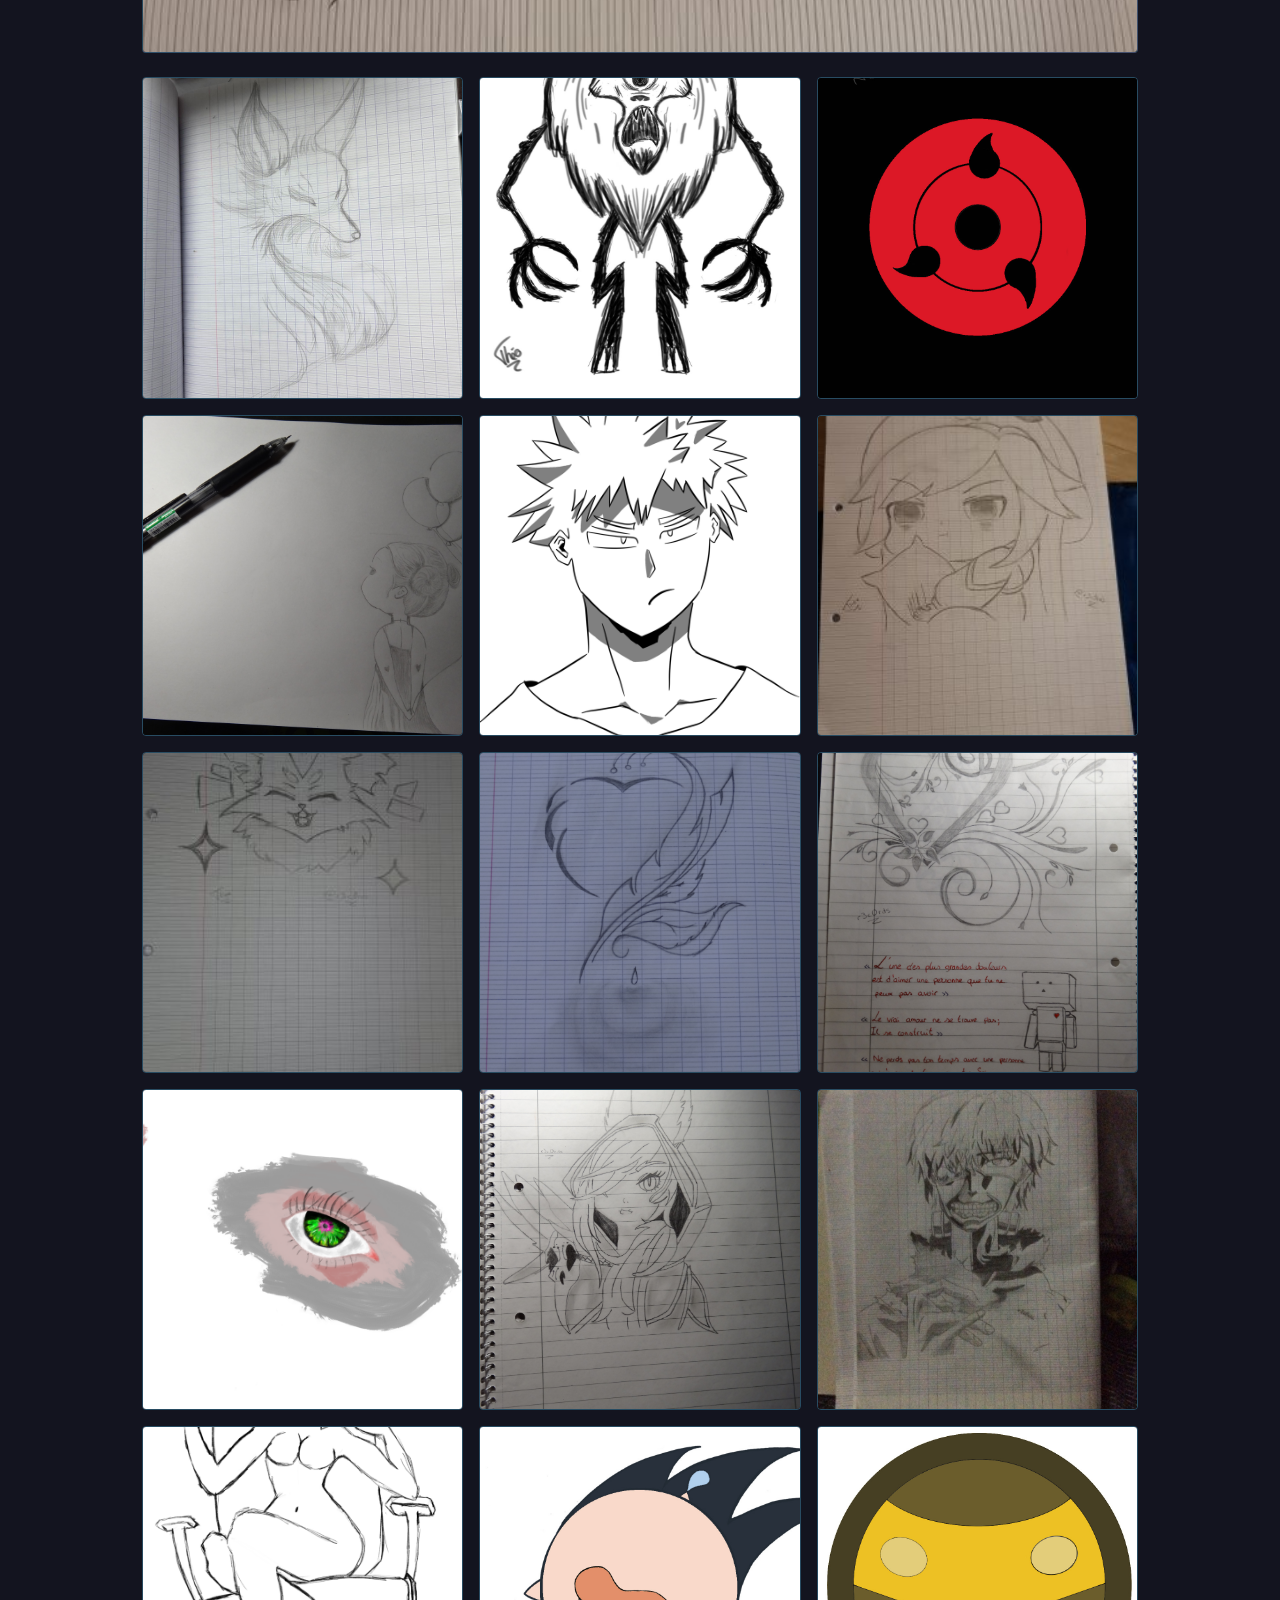
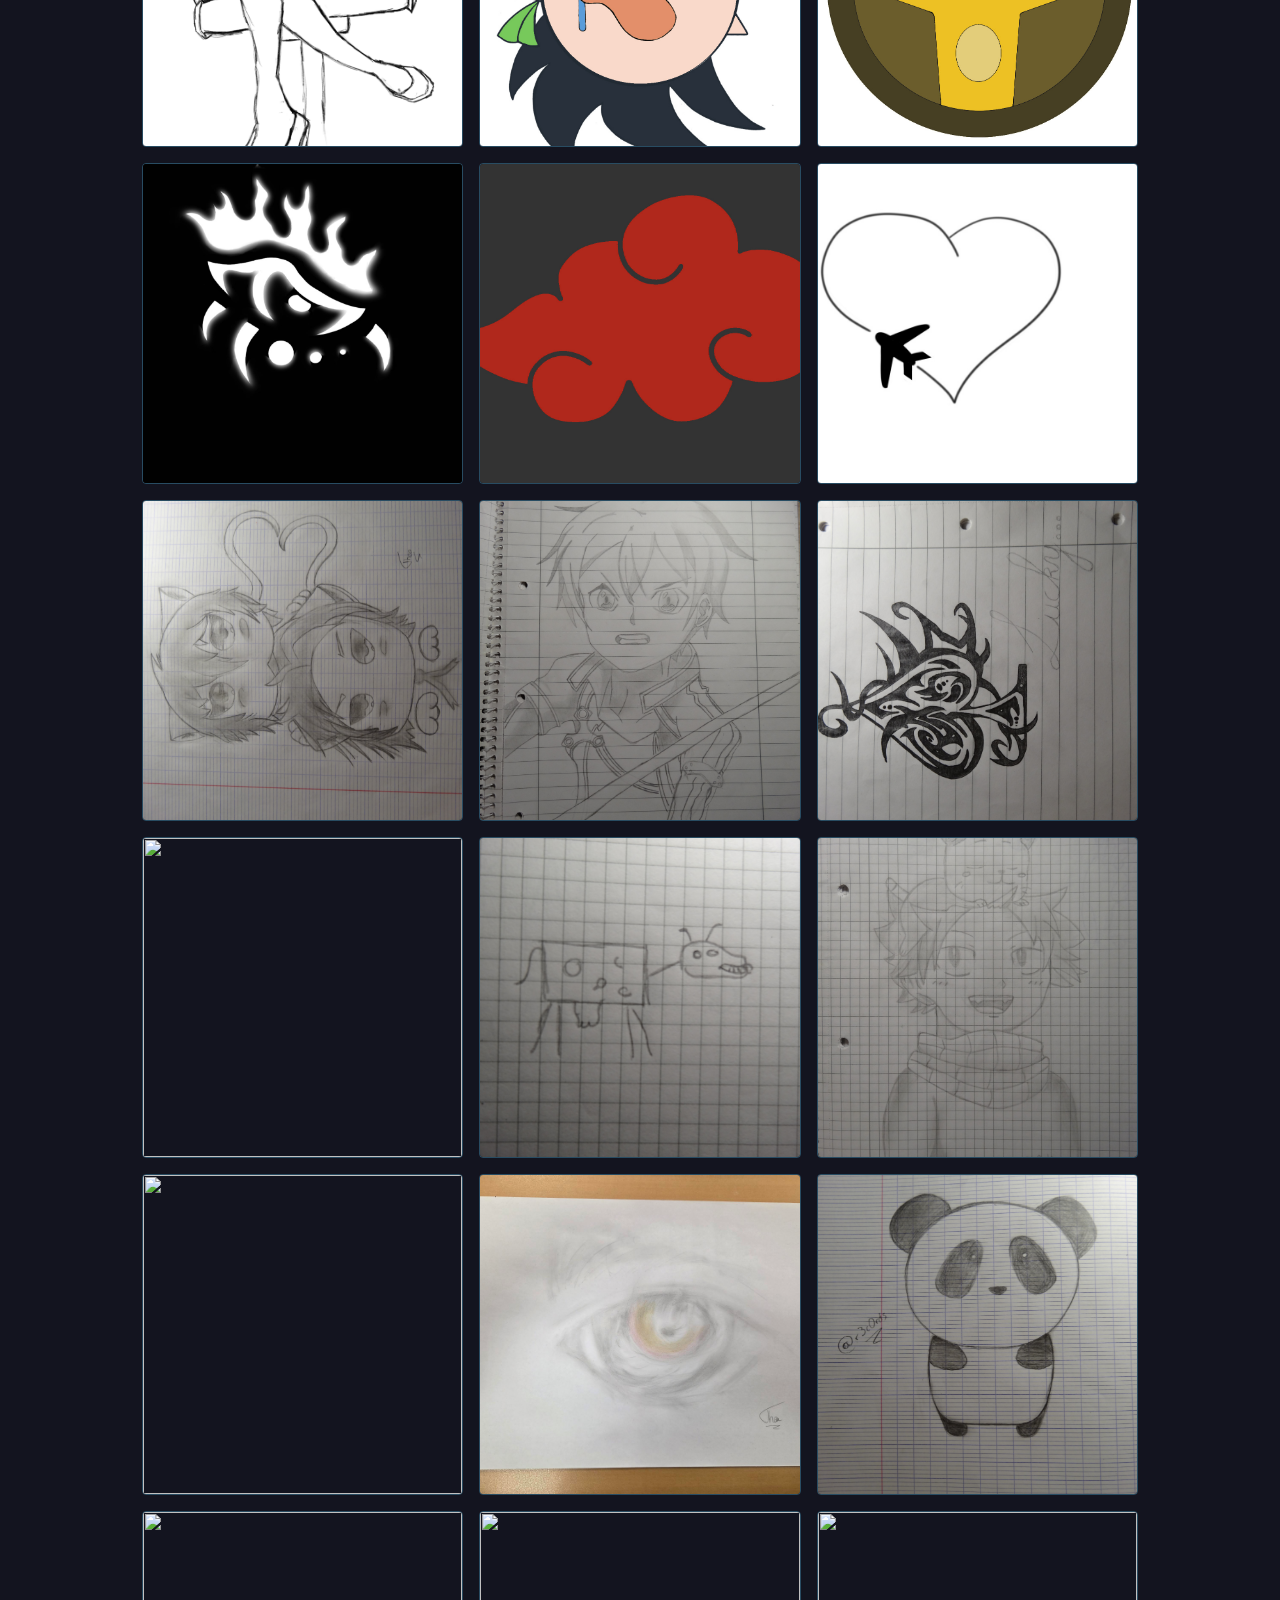
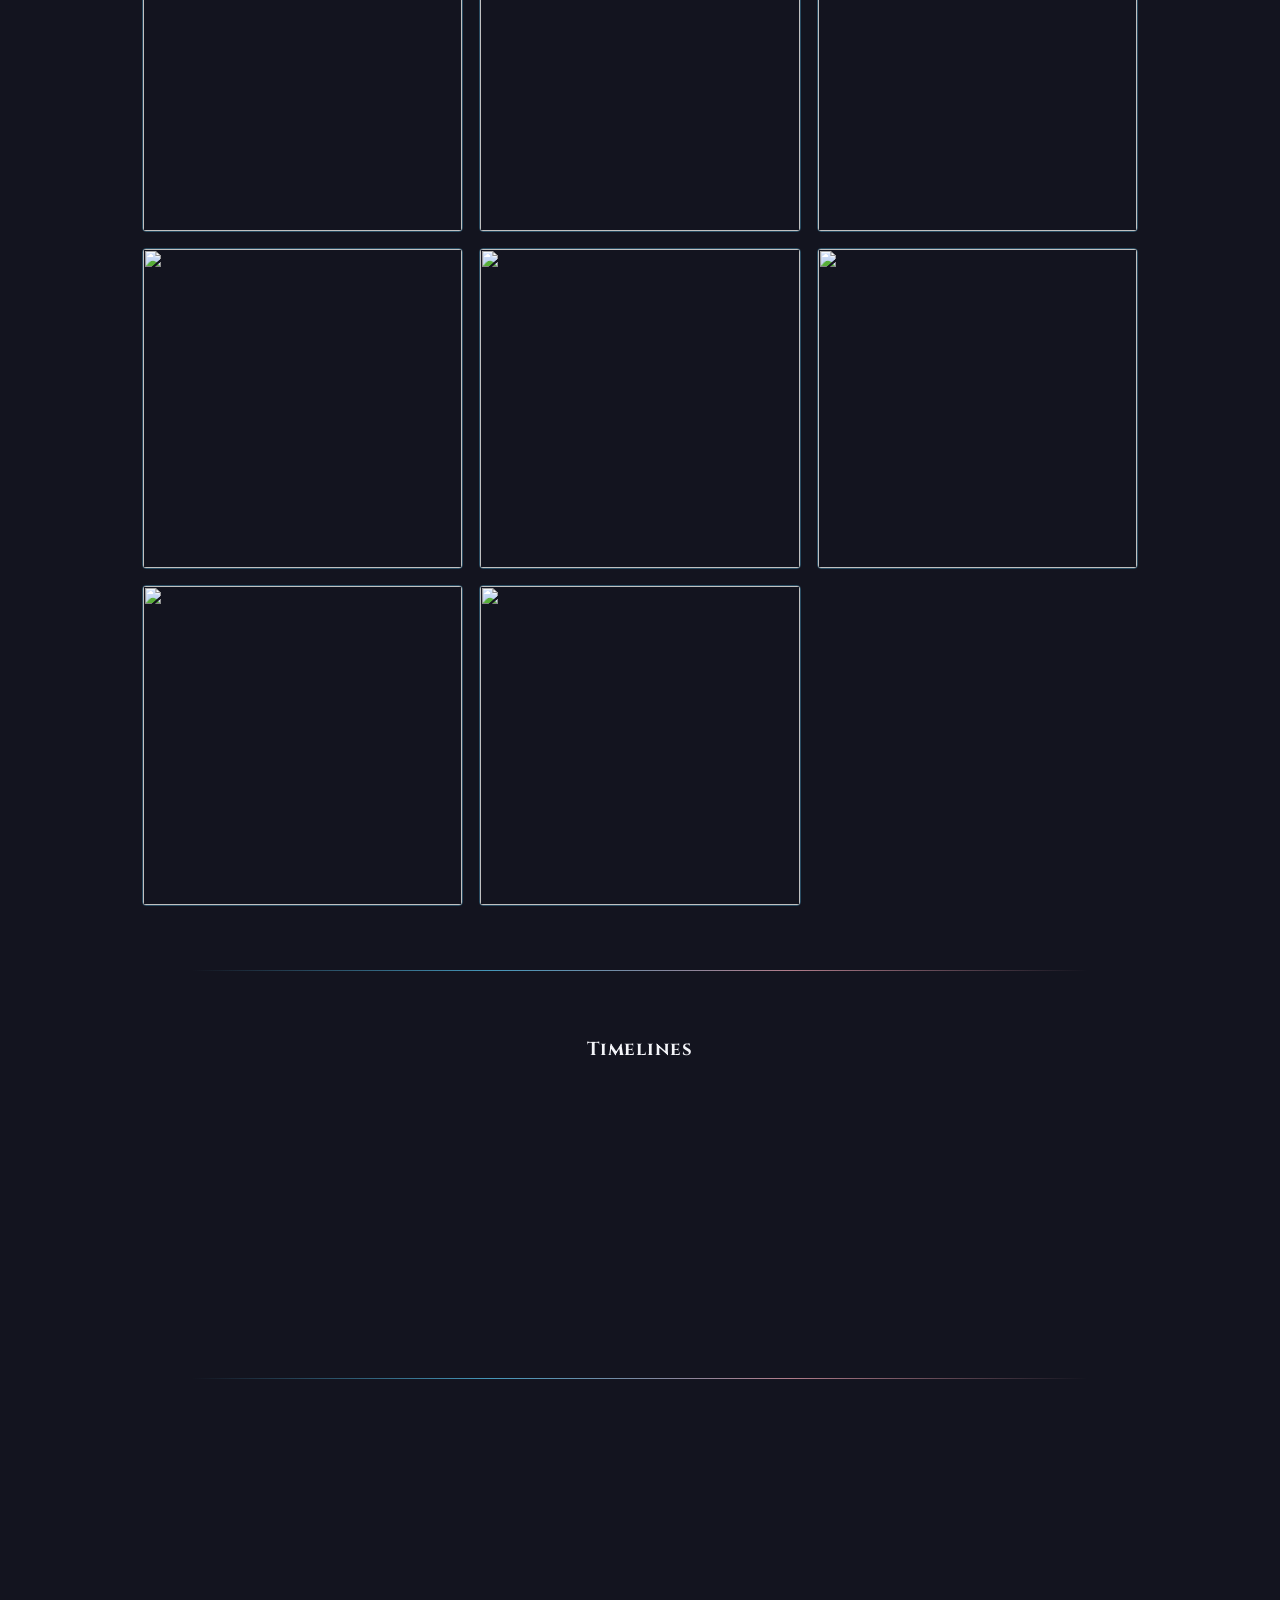
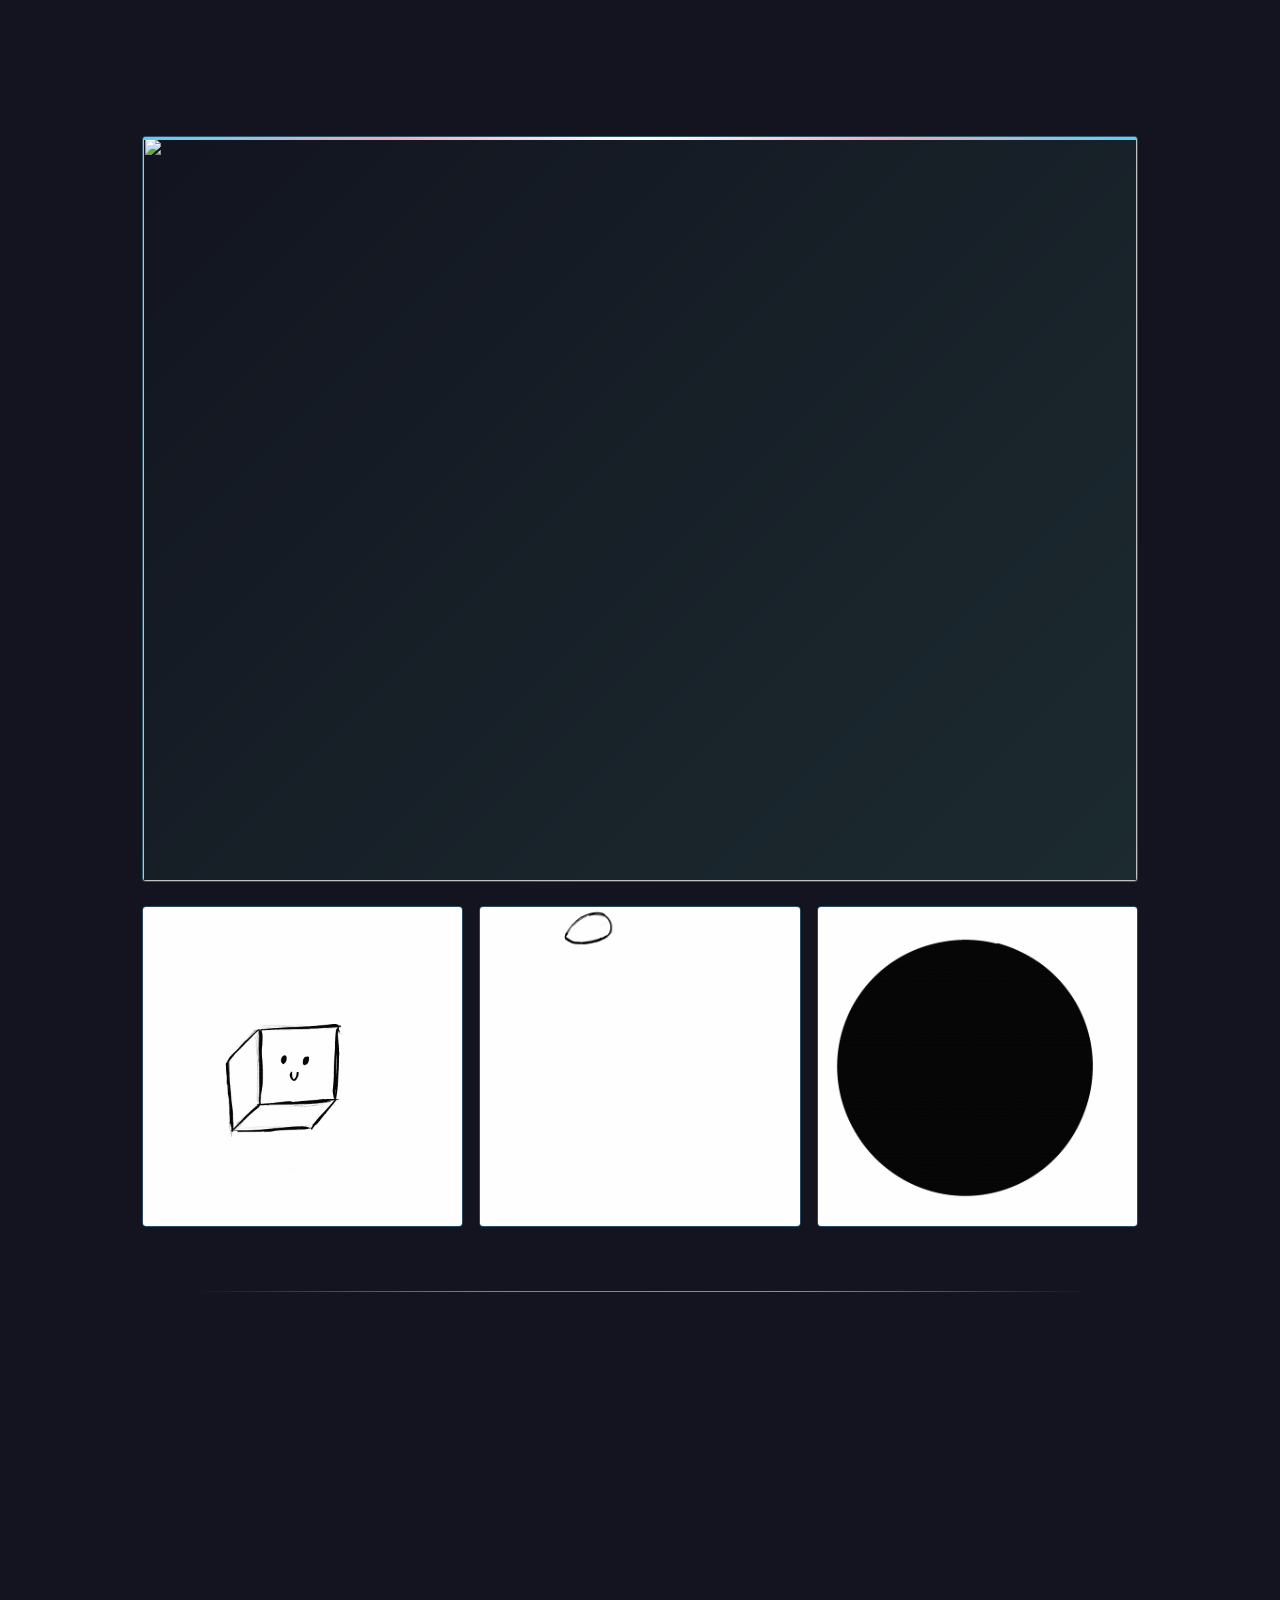
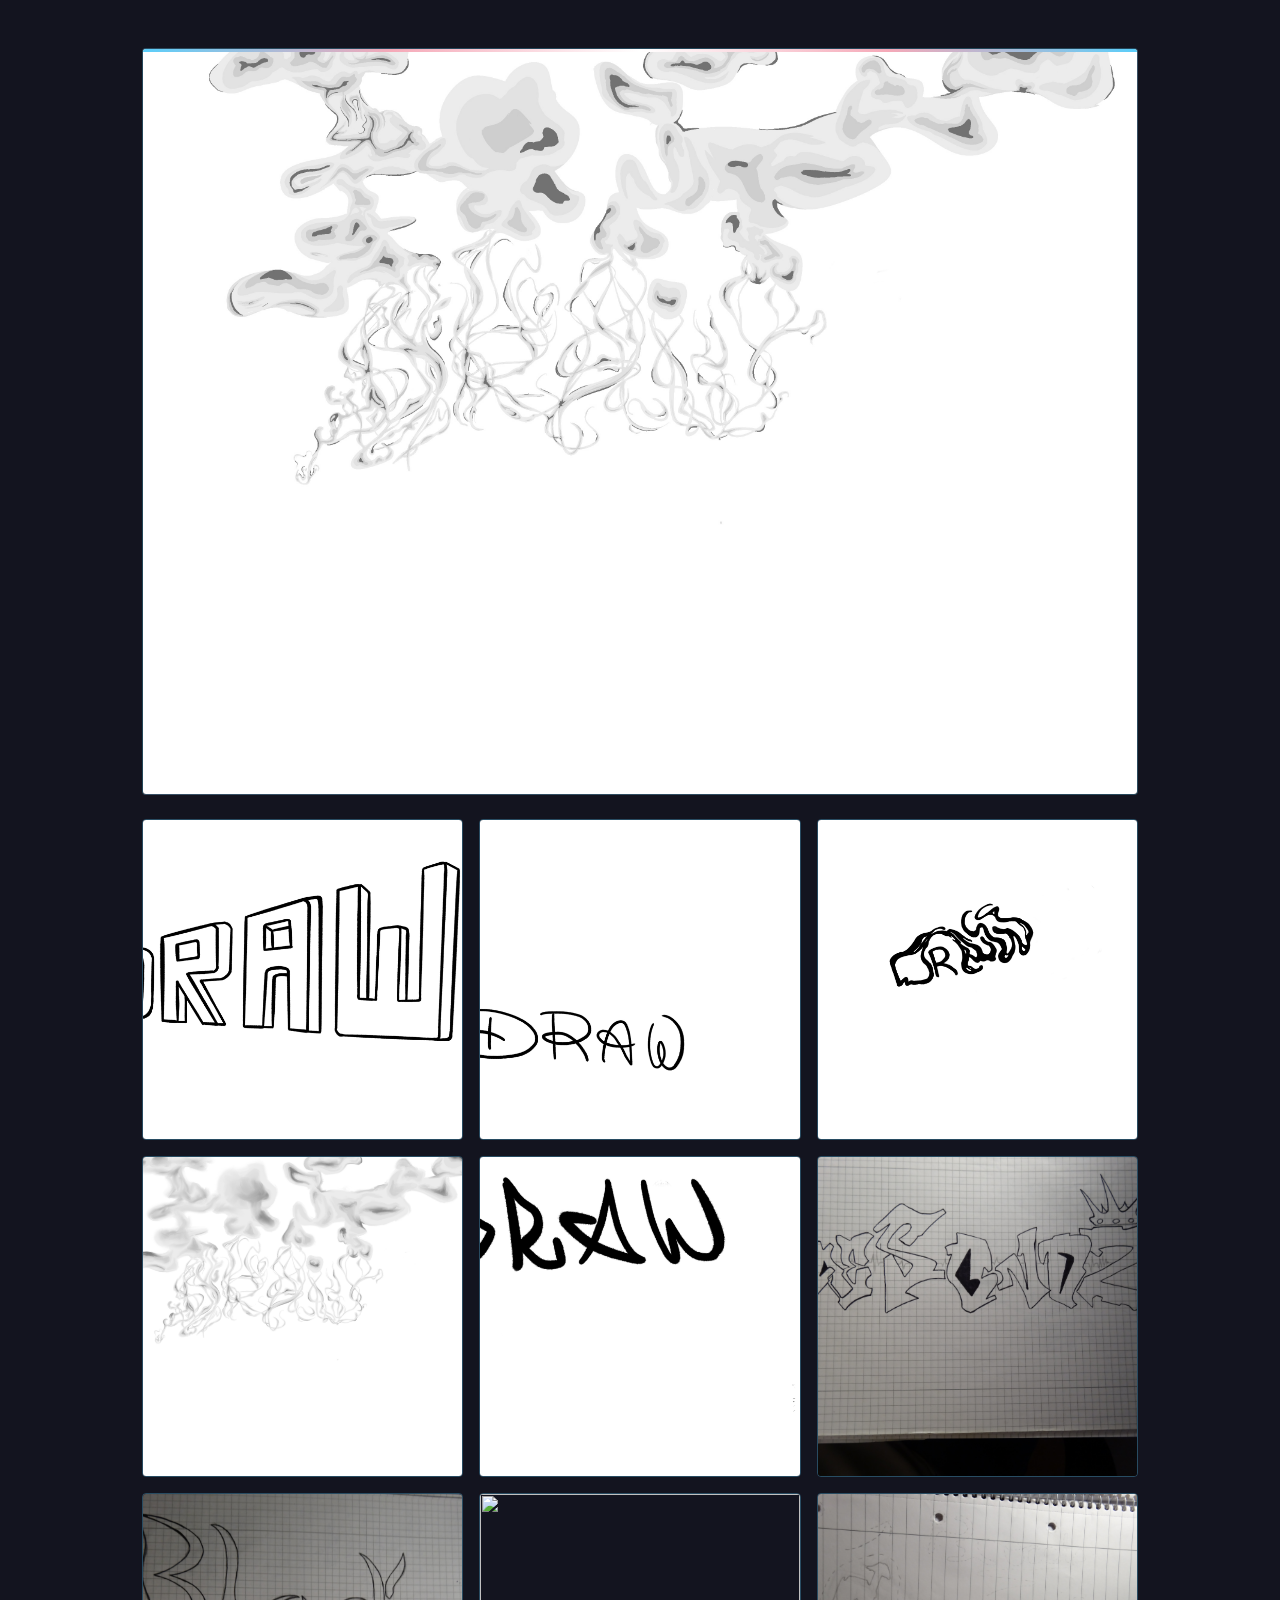
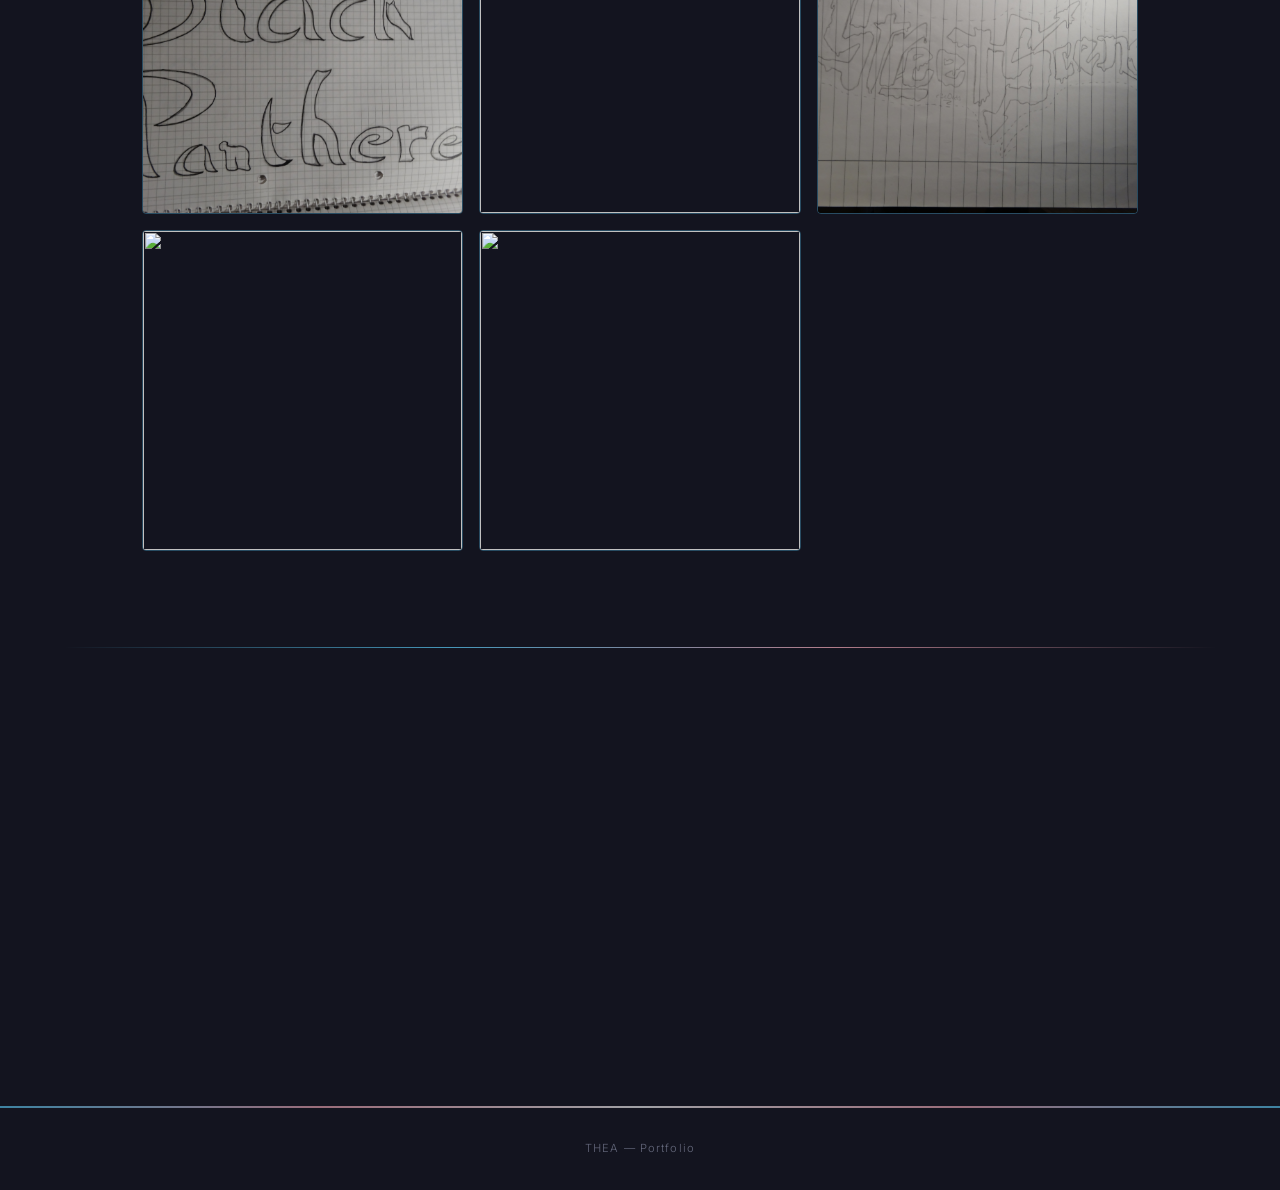
==== commit 38054d5a: "ajout timeline oeil dragon" ====
--- a/index.html
+++ b/index.html
@@ -31,7 +31,7 @@
     <div class="ring ring-inner"></div>
     <div class="rune"><div class="rune-eye"></div></div>
   </div>
-  <!-- REMPLACE ICI : ton prénom / nom d'artiste -->
+  
   <h1>THEA</h1>
   <div class="tagline">Illustration & Animation 2D/3D </div>
   <p class="intro">
@@ -112,11 +112,12 @@
         </div> 
       </div>
     </div>
-      
+  <!-- Image grand format -->    
       <div class="project-media media-illus" style="grid-template-columns :1fr 1fr;">
           <img src="media/img/poppy upscale.jpg" class="zoomable" alt="Lulu,Poppy et Tristana">       
       </div>
-        
+        <!-- Galerie-->
+         
       <div class="gallery-grid reveal">
           <div class="g-item" > <img src="./media/img/fox.jpg" alt="renard" class="zoomable"></div>
         <div class="g-item" > <img src="./media/img/Image005-Dearclops1.jpg"  class="zoomable"></div>
@@ -163,6 +164,7 @@
   <div class="gallery-grid reveal">
     <div class="g-item"><video src="media/vids/les cordylines.mp4" controls></video></div>
     <div class="g-item"><video src="media/vids/ranma.mp4" controls></video></div>
+    <div class="g-item"><video src="media/vids/oeil dragon.mp4" controls></video></div>
   </div>
 </div>
 
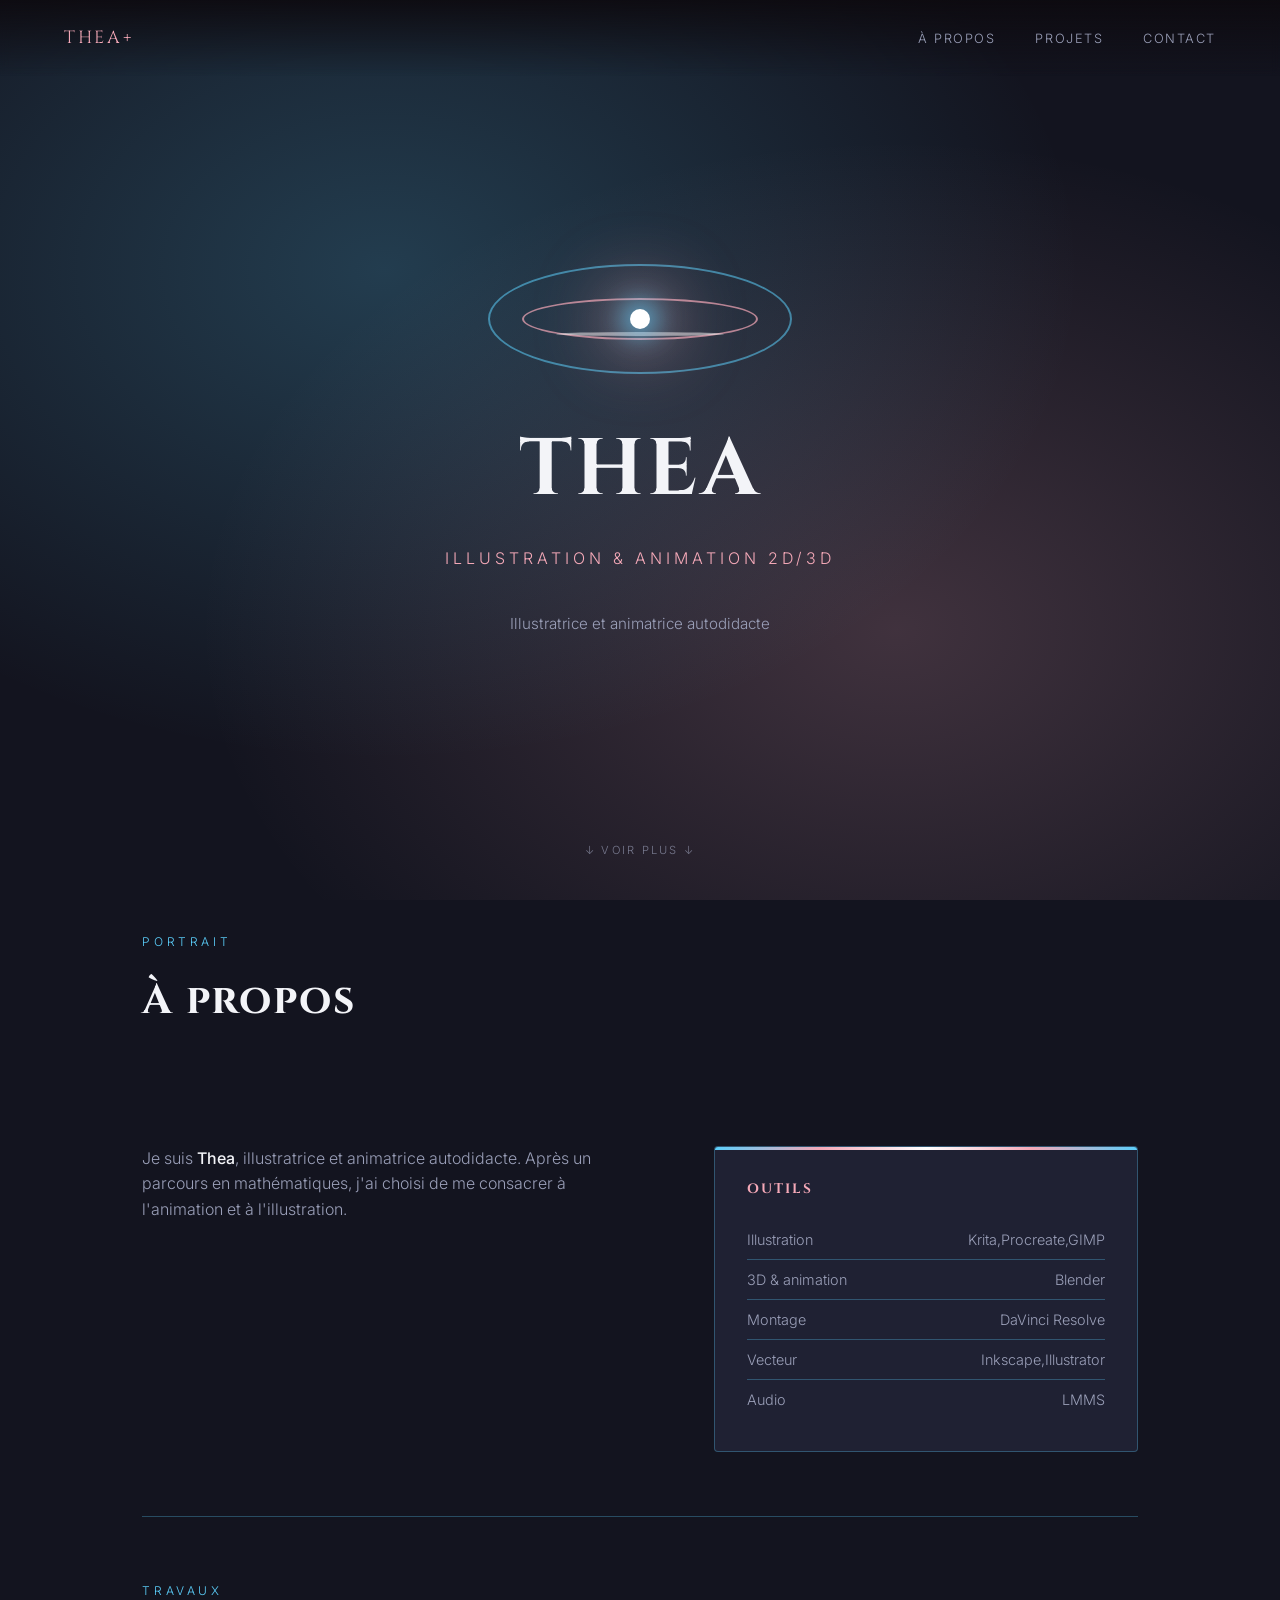
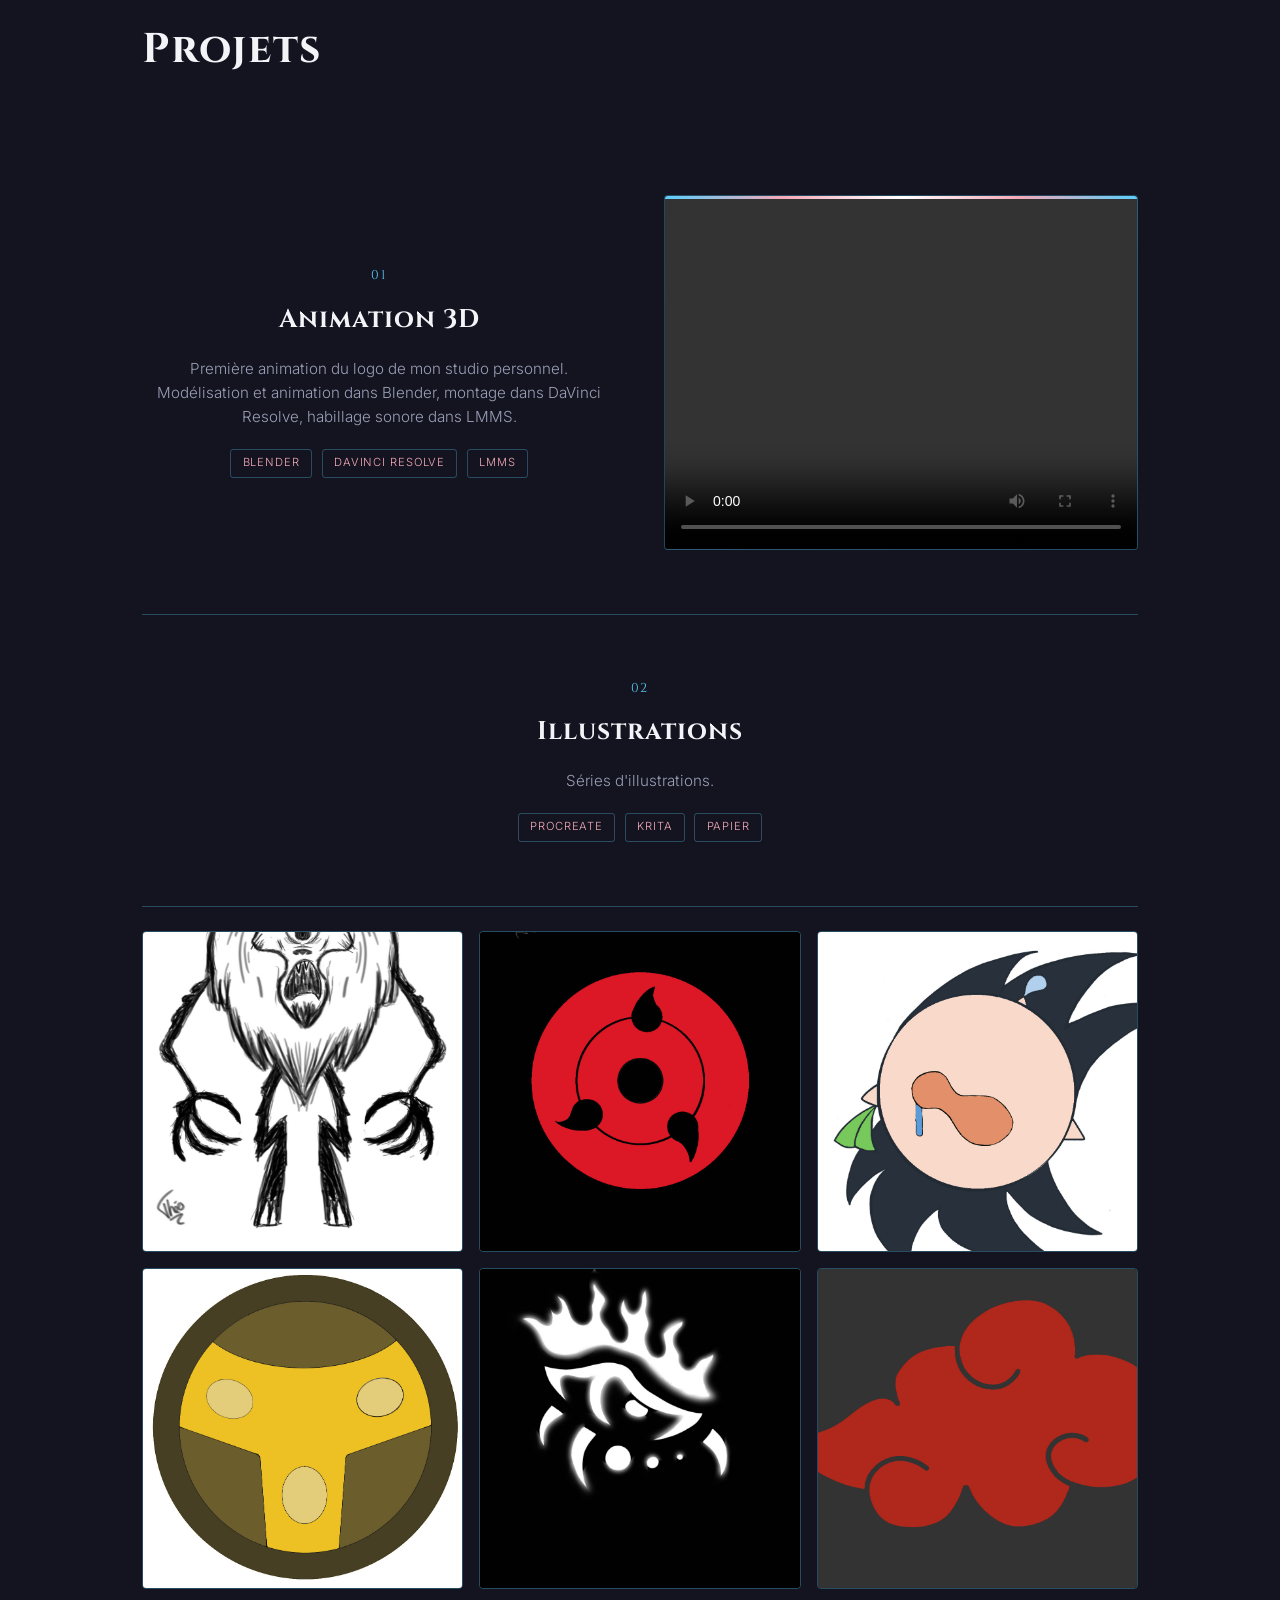
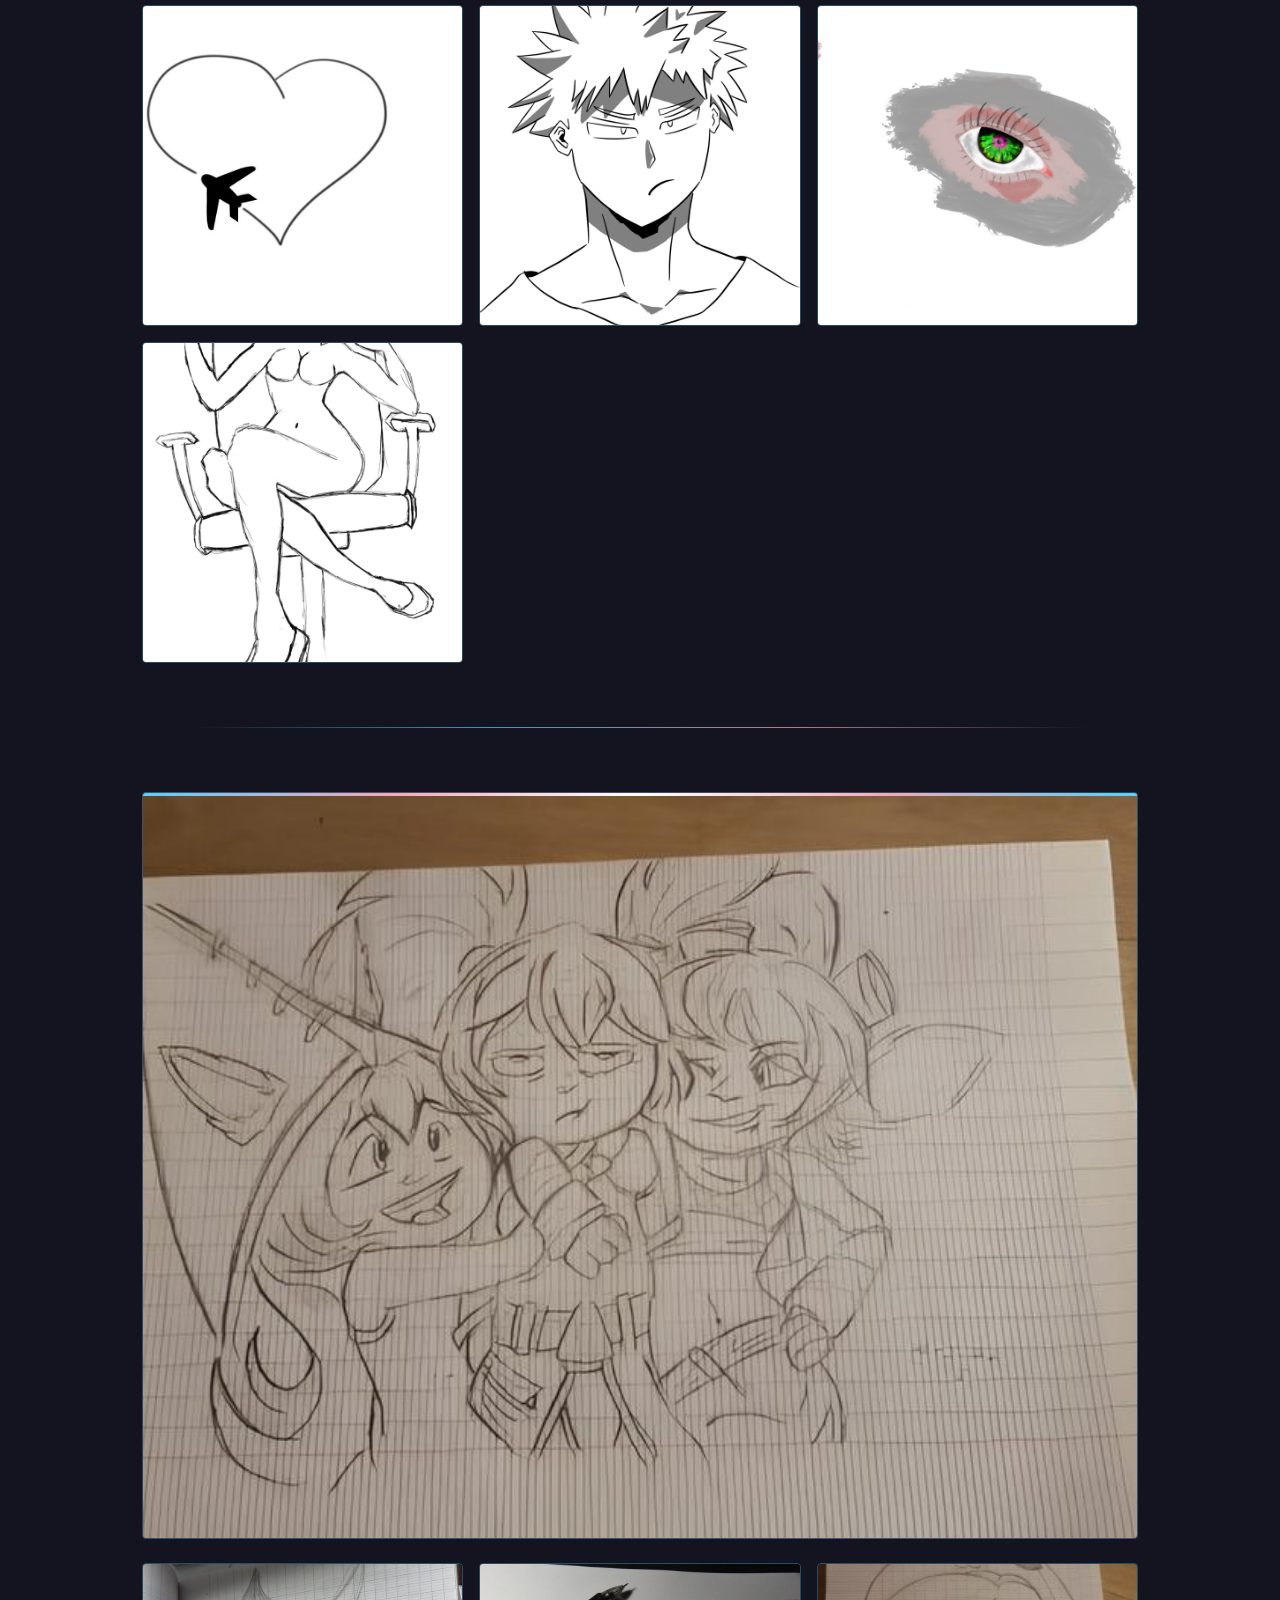
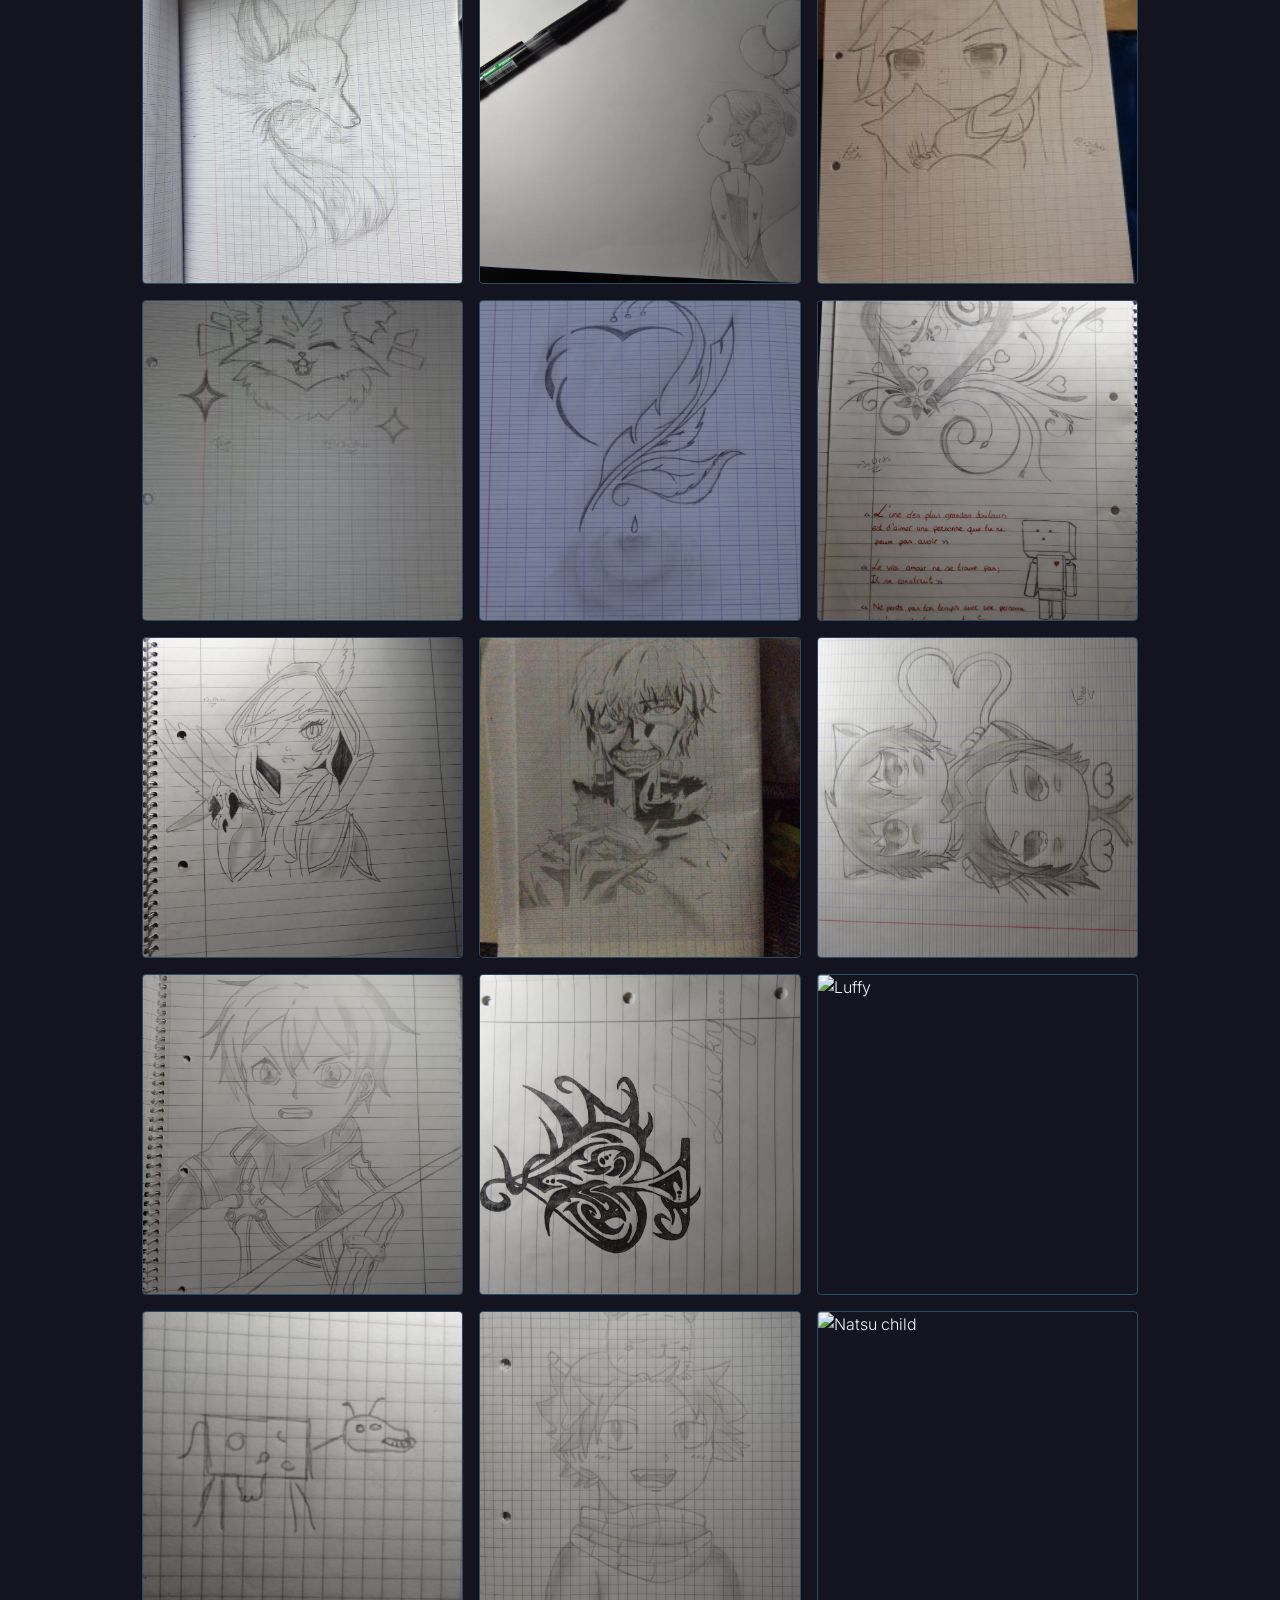
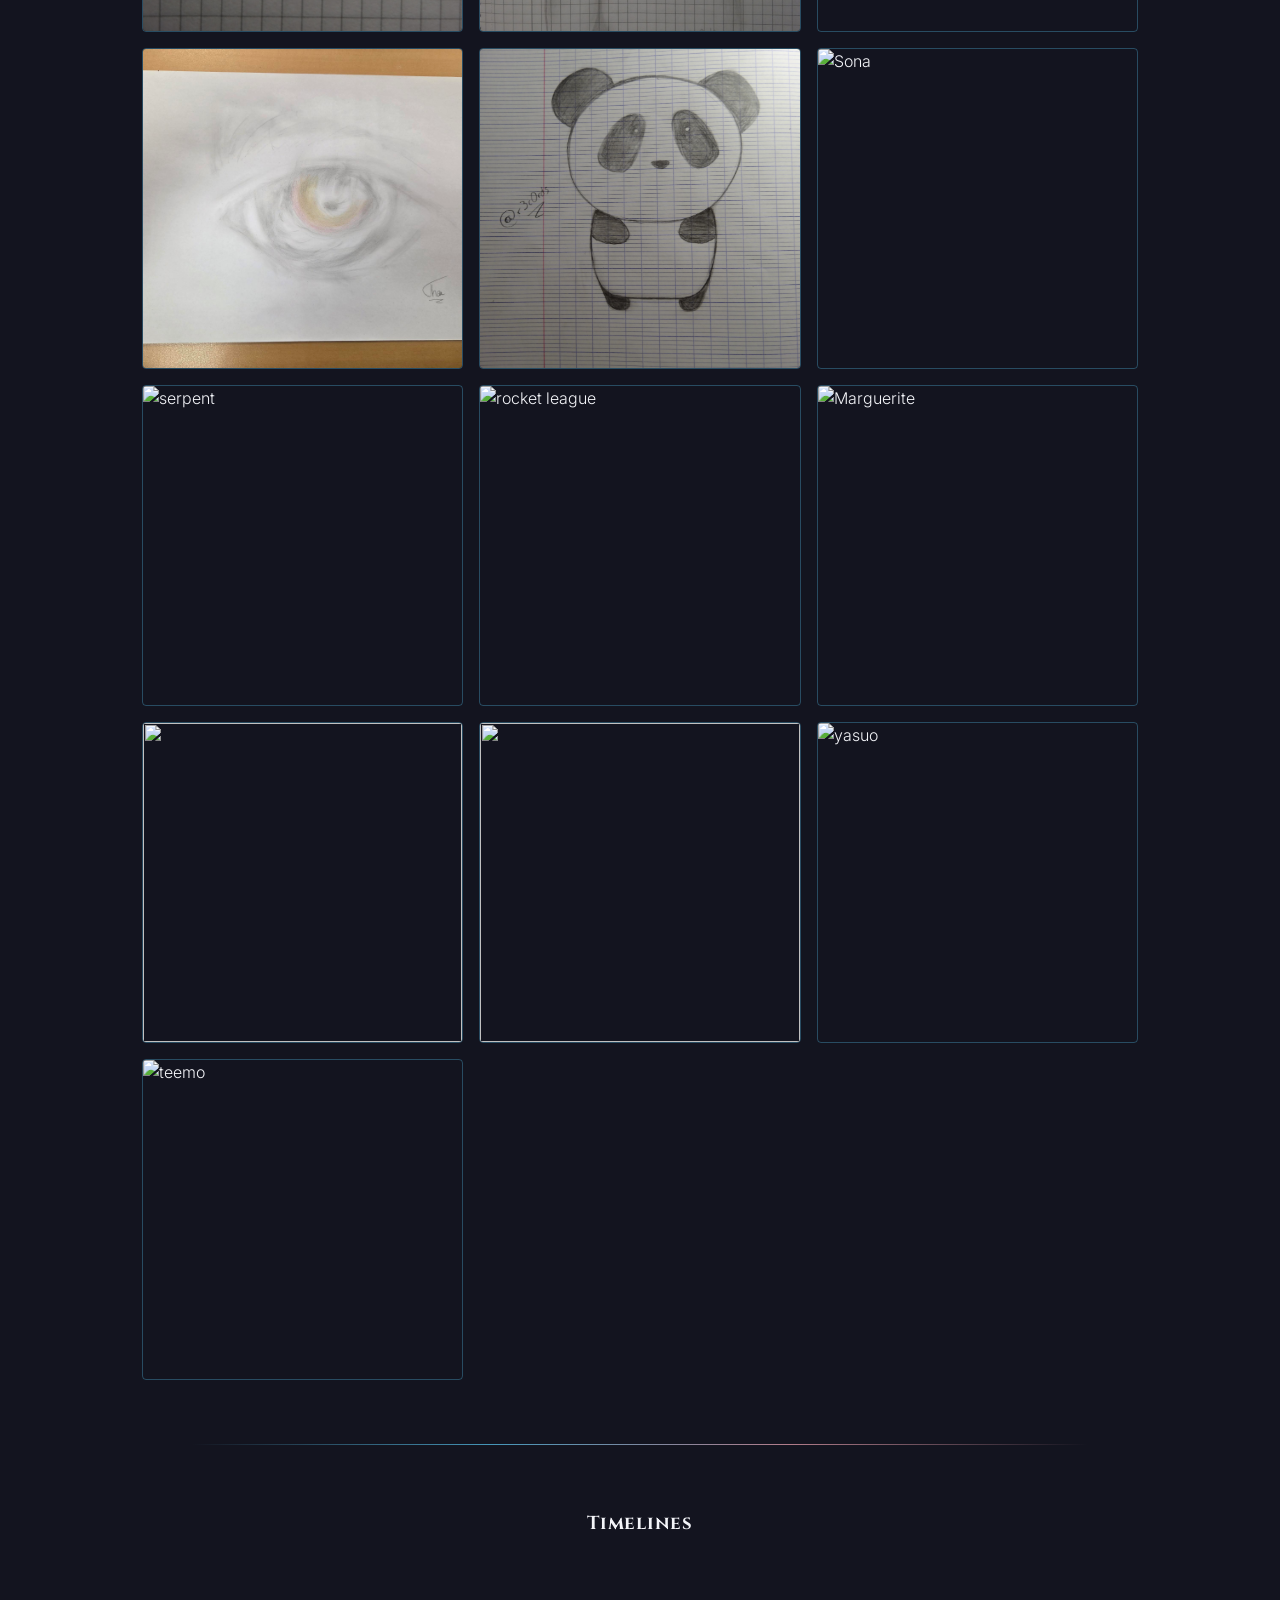
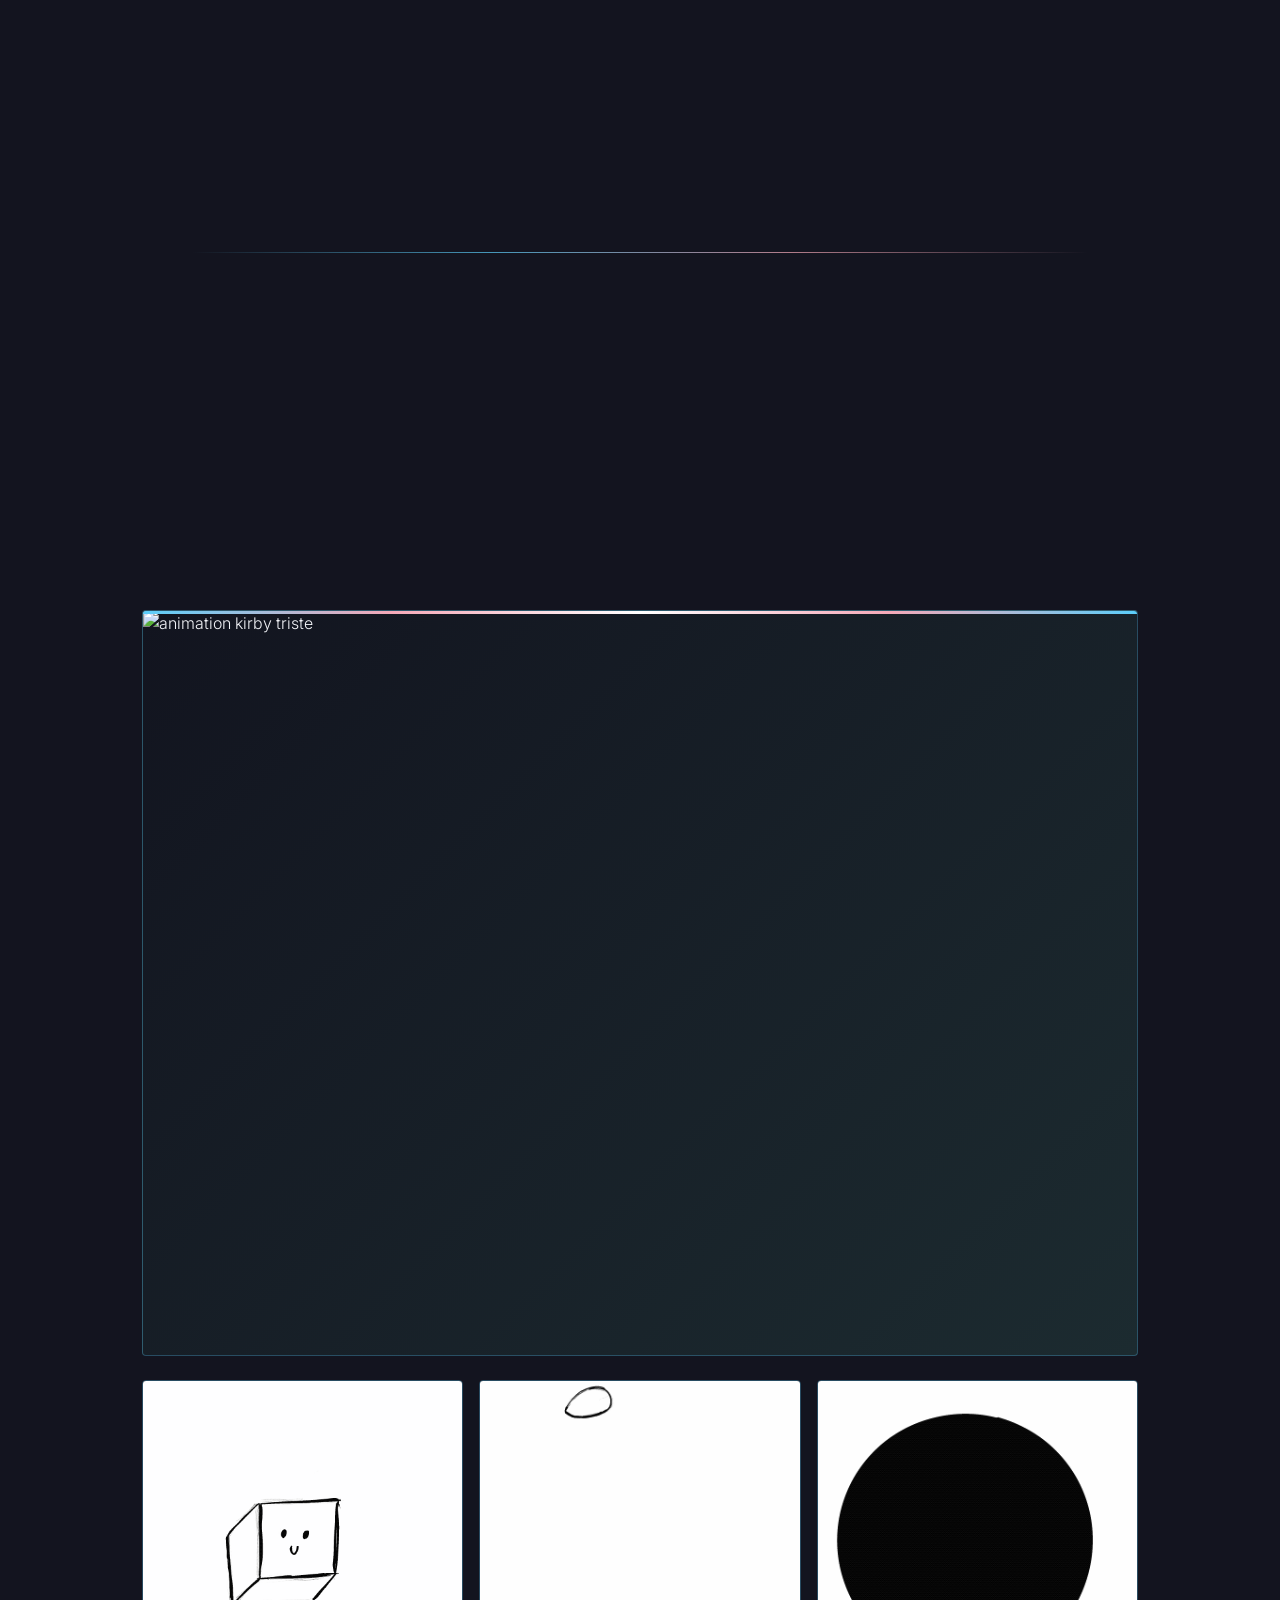
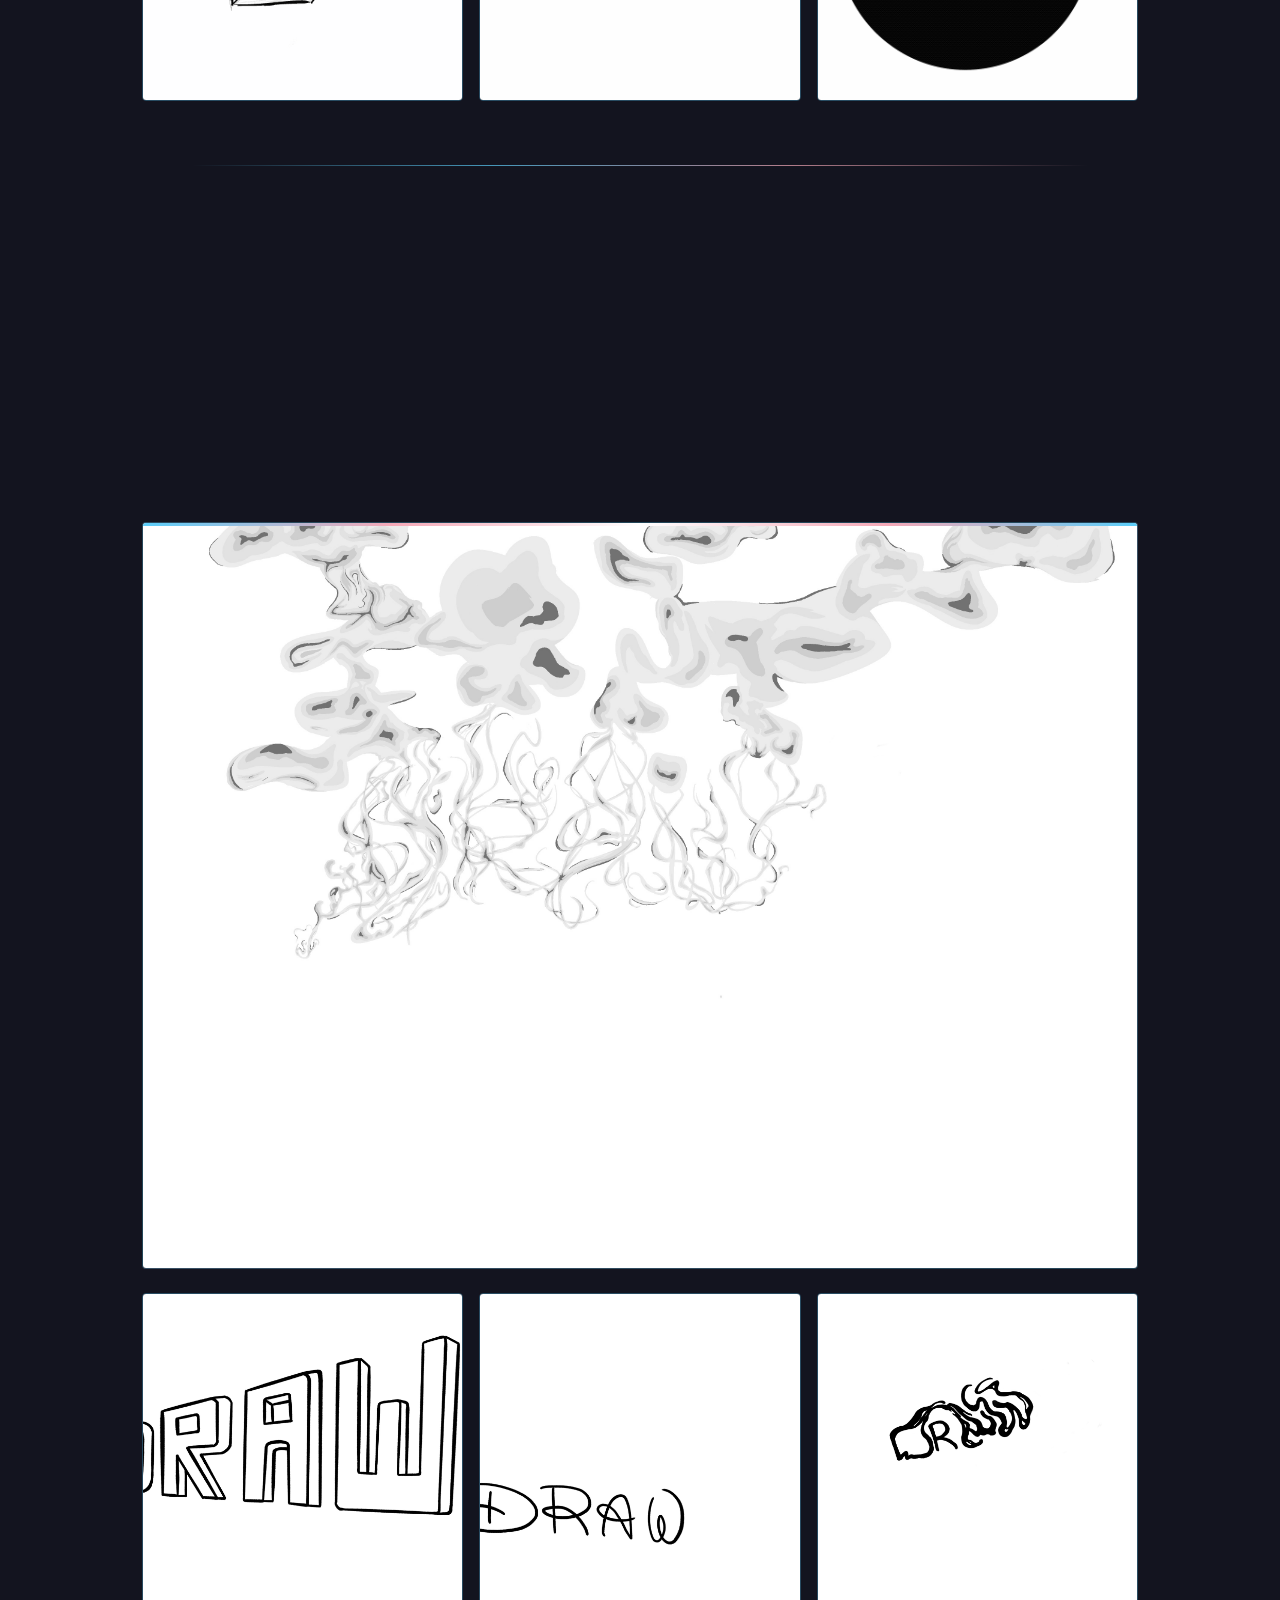
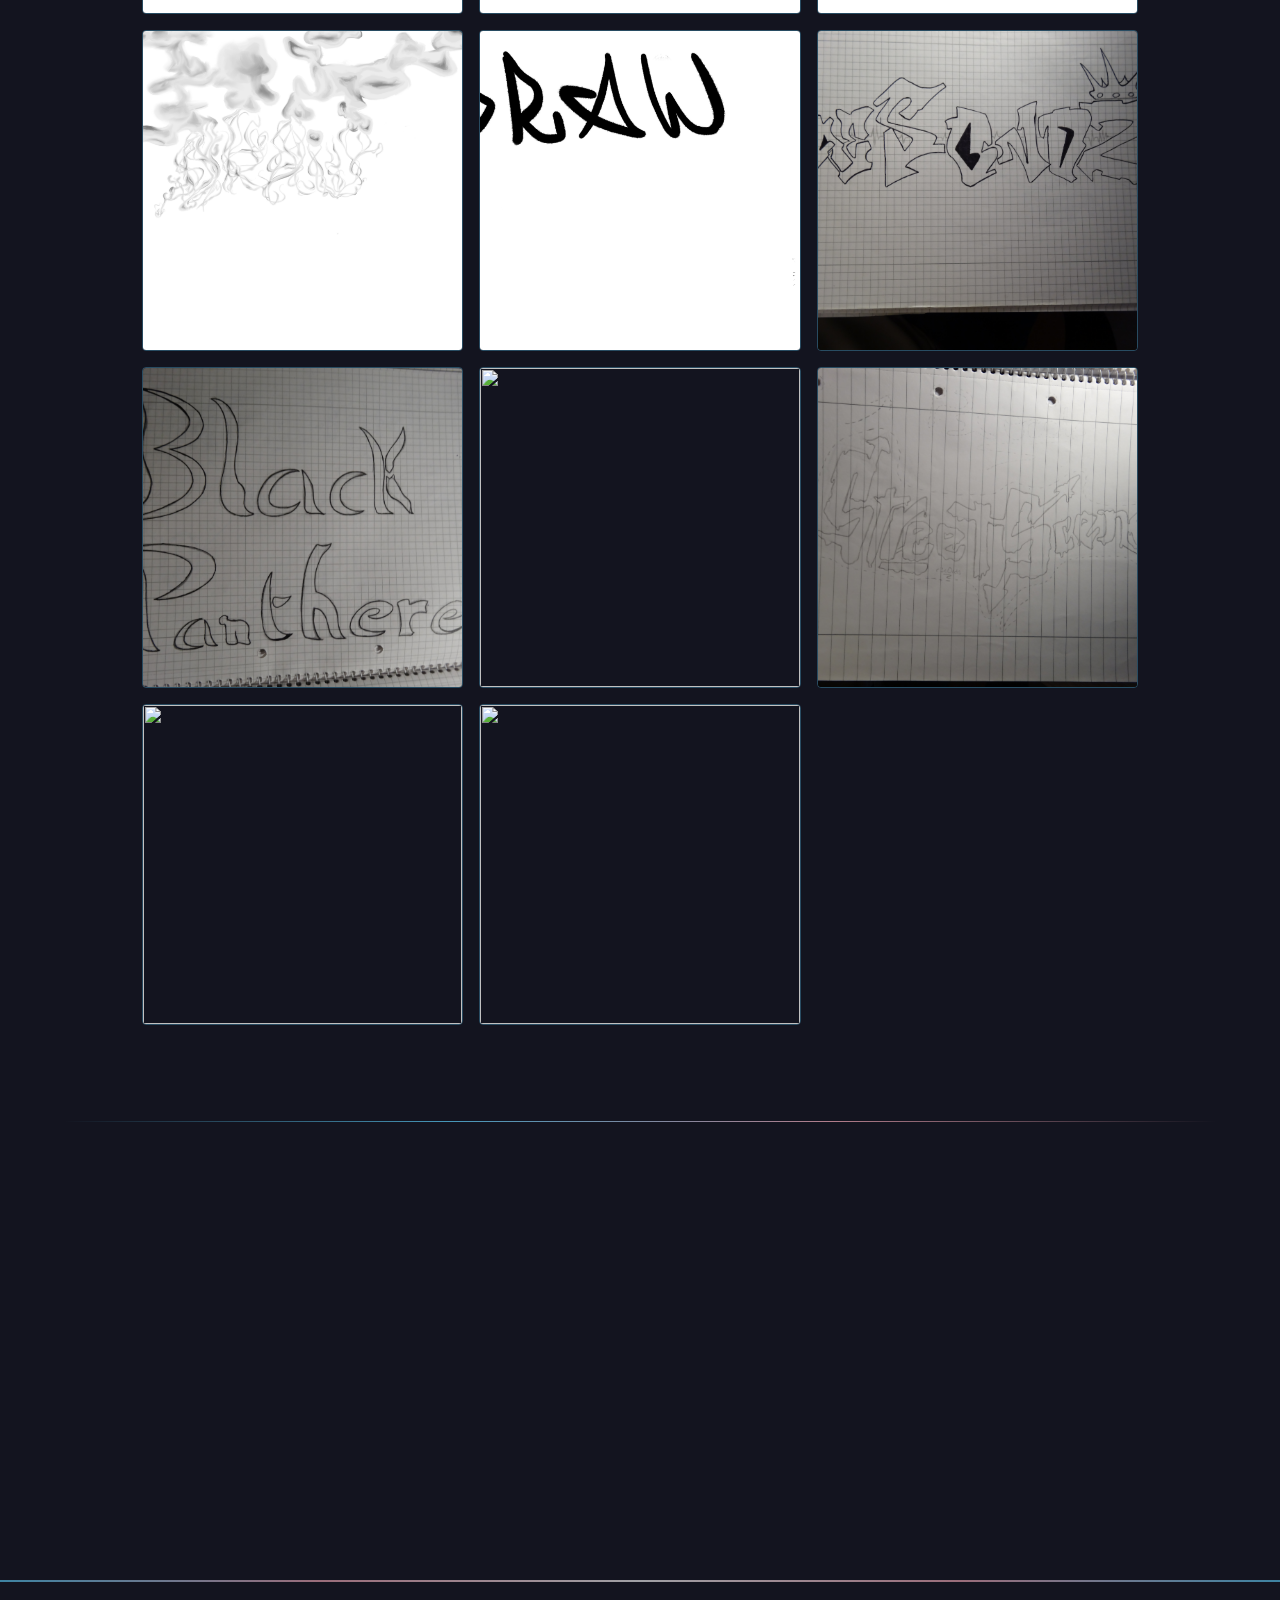
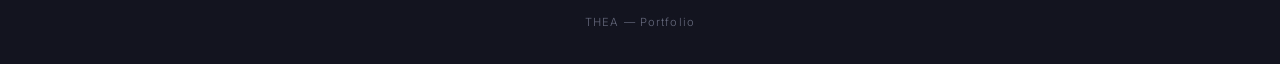
==== commit 140ac9c6: "Ajout d'animation et de detail en cliquant sur les images" ====
--- a/index.html
+++ b/index.html
@@ -112,60 +112,234 @@
         </div> 
       </div>
     </div>
-  <!-- Image grand format -->    
-      <div class="project-media media-illus" style="grid-template-columns :1fr 1fr;">
-          <img src="media/img/poppy upscale.jpg" class="zoomable" alt="Lulu,Poppy et Tristana">       
-      </div>
-        <!-- Galerie-->
-         
-      <div class="gallery-grid reveal">
-          <div class="g-item" > <img src="./media/img/fox.jpg" alt="renard" class="zoomable"></div>
-        <div class="g-item" > <img src="./media/img/Image005-Dearclops1.jpg"  class="zoomable"></div>
-        <div class="g-item" > <img src="./media/img/Image001-Sharingan.jpg"  class="zoomable"></div>
-        <div class="g-item" > <img src="./media/img/Fille reveuse.JPG"  class="zoomable"></div>
-        <div class="g-item" > <img src="./media/img/face manga.png"  class="zoomable"></div>
-        <div class="g-item" > <img src="./media/img/girl oreillee.jpg"  class="zoomable"></div>
-        <div class="g-item" > <img src="./media/img/gnar.jpg"  class="zoomable"></div>
-        <div class="g-item" > <img src="./media/img/Heart and Tear (2).JPG"  class="zoomable"></div>
-        <div class="g-item" > <img src="./media/img/Heart flower and box boys.JPG"  class="zoomable"></div>
-        <div class="g-item" > <img src="./media/img/Image.png"  class="zoomable"></div>
-        <div class="g-item" > <img src="./media/img/xayah.JPG"  class="zoomable"></div>
-        <div class="g-item" > <img src="./media/img/tokyo ghoul.jpg"  class="zoomable"></div>
-        <div class="g-item" > <img src="./media/img/posture.png"  class="zoomable"></div>
-        <div class="g-item" > <img src="./media/img/Image002-Sleepy akali.jpg"  class="zoomable"></div>
-        <div class="g-item" > <img src="./media/img/Image003-Bard Face.jpg"  class="zoomable"></div>
-        <div class="g-item" > <img src="./media/img/Image006-eyes tatoo.jpg"  class="zoomable"></div>
-        <div class="g-item" > <img src="./media/img/Image007-Nuage Akatsuki.jpg"  class="zoomable"></div>
-        <div class="g-item" > <img src="./media/img/Image010-HeartAndPlane.jpg"  class="zoomable"></div>
-        <div class="g-item" > <img src="./media/img/Kawai chateru.JPG"  class="zoomable"></div>
-        <div class="g-item" > <img src="./media/img/kirito.JPG"  class="zoomable"></div>
-        <div class="g-item" > <img src="./media/img/Lucky.JPG"  class="zoomable"></div>
-        <div class="g-item" > <img src="./media/img/luffy net.jpg"  class="zoomable"></div>
-        <div class="g-item" > <img src="./media/img/Marguerite.JPG"  class="zoomable"></div>
-        <div class="g-item" > <img src="./media/img/Natsu and Happy  (1).JPG"  class="zoomable"></div>
-        <div class="g-item" > <img src="./media/img/natsu child.JPG"  class="zoomable"></div>
-        <div class="g-item" > <img src="./media/img/oeil psy.jpg"  class="zoomable"></div>
-        <div class="g-item" > <img src="./media/img/Panda.JPG"  class="zoomable"></div>
-        <div class="g-item" > <img src="./media/img/yasuo.jpg"  class="zoomable"></div>
-        <div class="g-item" > <img src="./media/img/sona.jpg"  class="zoomable"></div>
-        <div class="g-item" > <img src="./media/img/serpent.jpg"  class="zoomable"></div>
-        <div class="g-item" > <img src="./media/img/rl.jpg"  class="zoomable"></div>
-        <div class="g-item" > <img src="./media/img/marguerite surf.jpg"  class="zoomable"></div>
-        <div class="g-item" > <img src="./media/img/heart.jpg"  class="zoomable"></div>
-        <div class="g-item" > <img src="./media/img/teemo.jpg"  class="zoomable"></div>
-        <div class="g-item" > <img src="./media/img/hand love.jpg"  class="zoomable"></div>
-      </div>
+
+    <!-- digital art -->
+    <div class="gallery-grid reveal">
+      <div class="g-item" > <img src="./media/img/Image005-Dearclops1.jpg" 
+        alt="Dearclops" 
+        class="zoomable"
+        data-titre="Dearclops"
+        data-desc="Personnage issu du jeu Don't Starve
+        <br>
+        Fait avec Skecthbook"></div>
+     
+        <div class="g-item" > <img src="./media/img/Image001-Sharingan.jpg"  
+        alt="sharingan"
+        class="zoomable"
+        data-titre="Sharingan"
+        data-desc="Oeil du sharingan issu du manga Naruto
+        <br>
+        Fait avec Krita"></div>
+     
+        <div class="g-item" > <img src="./media/img/Image002-Sleepy akali.jpg"
+        alt="Akali face sleeping"  
+        class="zoomable"
+        data-titre="Akali sleeping"
+        data-desc="Personnage issu du jeu League of Legends
+        <br>
+        Fait avec Krita"></div>
+     
+        <div class="g-item" > <img src="./media/img/Image003-Bard Face.jpg"  
+        alt="Bard face"
+        class="zoomable"
+        data-titre="Bard face"
+        data-desc="Personnage issu du jeu League of Legends
+        <br>
+        Fait avec Krita"></div>
+
+      <div class="g-item" > <img src="./media/img/Image006-eyes tatoo.jpg" 
+        alt="eye tatoo"
+        class="zoomable"
+        data-titre="Eye tatoo"
+        data-desc="Fait avec Sketchbook"></div>
+      <div class="g-item" > <img src="./media/img/Image007-Nuage Akatsuki.jpg"  
+        alt="Nuage Akatsuki"
+        class="zoomable"
+        data-titre="Nuage Akatsuki"
+        data-desc="Symbole issu du manga Naruto
+        <br>
+        Fait avec Krita"></div>
+      <div class="g-item" > <img src="./media/img/Image010-HeartAndPlane.jpg"  
+        alt="Heart and plane"
+        class="zoomable"
+        data-titre="Heart and plane"
+        data-desc=""></div>
+      <div class="g-item" > <img src="./media/img/face manga.png"  
+        alt="Face manga"
+        class="zoomable"
+        data-titre="Face manga"
+        data-desc="Bakugo face issu du manga My hero Academia
+        <br>
+        Fait avec Procreate"></div>
+      <div class="g-item" > <img src="./media/img/Image.png"  
+        alt="peinture oeil"
+        class="zoomable"
+        data-titre="peinture oeil"
+        data-desc="Première essai de peinture d'un oeil
+        <br>
+        Fait avec Procreate"></div>
+      <div class="g-item" > <img src="./media/img/posture.png"  
+        alt="dessin posture"
+        class="zoomable"
+        data-titre="dessin de posture"
+        data-desc="Exercice de posture"></div>
+        
+      
+      
+    </div>
     
-  <hr class="separator">
-  <!-- Timeline dessins -->
+    <hr class="separator">
+    
+    <!-- Image grand format -->    
+  <div class="project-media media-illus" style="grid-template-columns :1fr 1fr;">
+          <img src="media/img/poppy upscale.jpg" 
+          class="zoomable" 
+          alt="Lulu,Poppy et Tristana"
+          data-titre="Lulu, Poppy et Tristana"
+          data-desc="Personnages issu de l'univers de League of Legends
+          <br>
+          Crayon à papier HB">       
+  </div>
+      
+  <!-- Galerie-->
+  <!--dessin papier-->
+      
+  <div class="gallery-grid reveal">
+  
+    <div class="g-item" > <img src="./media/img/fox.jpg" 
+      alt="renard" 
+      class="zoomable"
+      data-titre="renard"
+      data-desc="Dessin corps de renard"></div>
+    <div class="g-item" > <img src="./media/img/Fille reveuse.JPG"  
+      class="zoomable"
+      alt="Fille rêveuse"
+      data-titre="Fille reveuse"
+      data-desc="Dessin fille rêveuse
+      <br>
+      Crayon HB"></div>
+    <div class="g-item" > <img src="./media/img/girl oreillee.jpg"  
+      class="zoomable"
+      alt="Fille avec oreiller"
+      data-titre="fille avec oreiller"
+      data-desc=""></div>
+    <div class="g-item" > <img src="./media/img/gnar.jpg"  
+      class="zoomable"
+      data-titre="gnar"
+      data-desc="Personnage issu de l'univers League of Legends"></div>
+    <div class="g-item" > <img src="./media/img/Heart and Tear (2).JPG"  
+      class="zoomable"
+      data-titre="Heart"
+      data-desc=""></div>
+    <div class="g-item" > <img src="./media/img/Heart flower and box boys.JPG"  
+      class="zoomable"
+      data-titre="Heart and box boy"></div>
+    <div class="g-item" > <img src="./media/img/xayah.JPG"  
+      class="zoomable"
+      data-titre="xayah"
+      data-desc="Presonnage issu de l'univers de League of Legends"></div>
+    <div class="g-item" > <img src="./media/img/tokyo ghoul.jpg"  
+      class="zoomable"
+      data-titre="Tokyo ghoul"
+      data-desc="Personnage issu du manga Tokyo Ghoul"></div>
+    <div class="g-item" > <img src="./media/img/Kawai chateru.JPG"  class="zoomable"></div>
+    <div class="g-item" > <img src="./media/img/kirito.JPG"  
+      class="zoomable"
+      data-titre="Kirito"
+      data-desc="Personnage issu du manga Sword Art Online"></div>
+    <div class="g-item" > <img src="./media/img/Lucky.JPG"  
+      class="zoomable"
+      alt="Symbole pique"
+      data-titre="Lucky"
+      data-desc=""></div>
+    <div class="g-item" > <img src="./media/img/luffy net.jpg"  
+      class="zoomable"
+      alt="Luffy"
+      data-titre="Luffy"
+      data-desc="Personnage issu du manga One Piece"></div>
+    <div class="g-item" > <img src="./media/img/Marguerite.JPG"  
+      class="zoomable"
+      alt="Vache"
+      data-titre="Marguerite"></div>
+    <div class="g-item" > <img src="./media/img/Natsu and Happy  (1).JPG"  
+      class="zoomable"
+      alt="Natsu et Happy"
+      data-titre="Natsu et Happy enfant"
+      data-desc="Personnages issu du manga Fairy Tail"></div>
+    <div class="g-item" > <img src="./media/img/natsu child.JPG"  
+      class="zoomable"
+      alt="Natsu child"
+      data-titre="Natsu Child"
+      data-desc="Personnage issu du manga Fairy Tail"></div>
+    <div class="g-item" > <img src="./media/img/oeil psy.jpg"  
+      class="zoomable"
+      alt="Oeil"
+      data-titre="Oeil"
+      data-desc=""
+      ></div>      
+    <div class="g-item" > <img src="./media/img/Panda.JPG"  
+      class="zoomable"
+      alt="Panda"
+      data-titre="Panda"
+      data-desc=""></div>
+    <div class="g-item" > <img src="./media/img/sona.jpg"  
+      class="zoomable"
+      alt="Sona"
+      data-titre="DJ Sona"
+      data-desc="Personnage issu de l'univers League of Legends"></div>
+    <div class="g-item" > <img src="./media/img/serpent.jpg"  
+      class="zoomable"
+      alt="serpent"
+      data-titre="Serpent"
+      data-desc=""></div>
+    <div class="g-item" > <img src="./media/img/rl.jpg"  
+      class="zoomable"
+      alt="rocket league"
+      data-titre="Rocket League"
+      data-desc="Jeu Rocket League"></div>
+    <div class="g-item" > <img src="./media/img/marguerite surf.jpg"  
+      class="zoomable"
+      alt="Marguerite"
+      data-titre="Marguerite au surf"
+      data-desc=""></div>
+    <div class="g-item" > <img src="./media/img/heart.jpg"  class="zoomable"></div>
+    <div class="g-item" > <img src="./media/img/hand love.jpg"  class="zoomable"></div>
+    <div class="g-item" > <img src="./media/img/yasuo.jpg"  
+      class="zoomable"
+      alt="yasuo"
+      data-titre="Yasuo"
+      data-desc="Personnage issu de l'univers League of Legends"></div>
+    <div class="g-item" > <img src="./media/img/teemo.jpg"  
+      class="zoomable"
+      alt="teemo"
+      data-titre="Teemo"
+      data-desc="Personnage issu de l'univers de League of Legends"></div>
+      
+  </div>
+
+      <hr class="separator">
+
+      <!-- Timeline dessins -->
 
   <div class="timeline-block">
   <h3>Timelines</h3>
   <div class="gallery-grid reveal">
-    <div class="g-item"><video src="media/vids/les cordylines.mp4" controls></video></div>
-    <div class="g-item"><video src="media/vids/ranma.mp4" controls></video></div>
-    <div class="g-item"><video src="media/vids/oeil dragon.mp4" controls></video></div>
-  </div>
+
+    <div class="g-item"><video src="media/vids/les cordylines.mp4" 
+      class="zoomable"
+      data-titre="Les Cordylines"
+      data-desc="Projet de logo pour restaurant Les Cordylines - Procreate"
+      ></video></div>
+    <div class="g-item"><video src="media/vids/ranma.mp4" 
+      class="zoomable"
+      data-titre="Ranma"
+      data-desc="Personnage issu du manga Ranma 1/2 - Procreate"></video></div>
+    <div class="g-item"><video src="media/vids/oeil dragon.mp4" 
+      class="zoomable"
+      data-titre="Oeil de dragon"
+      data-desc="Timelapse d'un oeil de dragon - Procreate"></video></div>
+
+</div>
 </div>
 
   <hr class="separator">
@@ -188,18 +362,32 @@
   </div>
 
     <div class="project-media media-blender">
-        <img src="media/gif/kirby.gif">
+        <img src="media/gif/kirby.gif"
+        class="zoomable"
+        alt="animation kirby triste"
+        data-titre="Kirby triste"
+        data-desc="Animation Kirby triste - Krita">
     </div>
     
     <div class="gallery-grid">
         <div class="g-item">
-            <img src="media/gif/cube.gif" class="zoomable" >
+            <img src="media/gif/cube.gif" 
+            class="zoomable"
+            alt="Animation de cube"
+            data-titre="Animation de cube"
+            data-desc="Fait sur Procreate" >
         </div>
         <div class="g-item">
-            <img src="media/gif/impact.gif" class="zoomable" >
+            <img src="media/gif/impact.gif" 
+            class="zoomable"
+            data-titre="Test Animation impact frame"
+            data-desc="Essai d'integration d'une impact frame - Procreate" >
         </div>
         <div class="g-item">
-            <img src="media/gif/stickman.gif" class="zoomable" >
+            <img src="media/gif/stickman.gif" 
+            class="zoomable"
+            data-titre="Animation stickman walk"
+            data-desc="Fait sur Procreate" >
         </div>
     </div>
   
@@ -209,10 +397,9 @@
   <div class="project-vertical reveal">
     <div>
       <div class="project-num">04</div>
-      <h3>Lettering — "DRAW"</h3>
+      <h3>Lettering </h3>
       <p>
-        Exercice de style : le mot "DRAW" décliné en quatre traitements —
-        fumée, liquide, esthétique Disney, et street art.
+        Exercice de style
       </p>
       <div class="tags">
         <span class="tag">Procreate</span>  
@@ -288,9 +475,15 @@
 
 <!-- ================= BAS DE PAGE ================= -->
 <footer>THEA — Portfolio</footer>
+
 <div id="lightbox">
+  <div id="lightbox-content">
     <img id="lightbox-img">
+    <video id="lightbox-video" controls></video>
+    <div id="lightbox-desc"></div>
+  </div>
 </div>
+
 <script src="main.js"></script>
 </body>
 </html>
--- a/styles.css
+++ b/styles.css
@@ -9,7 +9,34 @@
      - Pour la vidéo ÔTA PRODUCTION : remplace l'iframe
        YouTube par ton propre lien une fois uploadée.
      ============================================ */
-  #lightbox{
+ #lightbox-img.plein-ecran,
+#lightbox-video.plein-ecran{
+    position: fixed;
+    inset: 0;
+    width: 100vw;
+    height: 100vh;
+    max-width: 100vw;
+    max-height: 100vh;
+    object-fit: contain;
+    background: #000;
+    z-index: 10000;
+    cursor: zoom-out;
+    animation: plein-ecran-pop 0.35s ease forwards;
+}
+
+@keyframes plein-ecran-pop{
+    from{
+        opacity: 0;
+        transform: scale(0.9);
+    }
+    to{
+        opacity: 1;
+        transform: scale(1);
+    }
+}
+
+
+     #lightbox{
     position:fixed;
     inset:0;
     background:rgba(0,0,0,.9);
@@ -17,17 +44,101 @@
     justify-content:center;
     align-items:center;
     z-index:9999;
-}
-
-#lightbox img{
-    max-width:90%;
-    max-height:90%;
-    border-radius:8px;
-}
+    padding: 2rem;
+}
+
+#lightbox.actif{
+    display:flex;
+}
+
+#lightbox-content{
+    display:flex;
+    max-width: 1000px;
+    width:100%;
+    max-height: 85vh;
+    background:
+      radial-gradient(ellipse 600px 500px at 20% 10%, rgba(91,206,250,0.18), transparent 60%),
+      radial-gradient(ellipse 600px 500px at 85% 90%, rgba(245,169,184,0.16), transparent 60%),
+      var(--bg);
+    border: 1px solid var(--border);
+    border-radius: 8px;
+    overflow:hidden;
+}
+#lightbox img,
+#lightbox video{
+    flex: 1 1 60%;
+    min-width: 0;
+    max-width:100%;
+    max-height: 85vh;
+    object-fit: contain;
+    opacity: 0;
+    animation: img-pop 0.4s ease forwards;
+}
+
+@keyframes img-pop{
+    from{
+        opacity: 0;
+        transform: scale(0.95);
+    }
+    to{
+        opacity: 1;
+        transform: scale(1);
+    }
+}
+
+#lightbox-desc{
+    flex: 0 0 40%;
+    max-width: 40%;
+    padding: 2rem;
+    overflow-y:auto;
+    opacity: 0;
+    transform: translateX(30px);
+    animation: desc-glisse 0.45s ease forwards;
+    animation-delay: 0.35s;
+}
+
+@keyframes desc-glisse{
+    to{
+        opacity: 1;
+        transform: translateX(0);
+    }
+}
+
+#lightbox-desc h3{
+    color: var(--trans-blue);
+    font-size: 1.1rem;
+    margin-bottom: 0.8rem;
+}
+
+#lightbox-desc p{
+    color: var(--muted);
+    font-size: 0.9rem;
+    line-height: 1.6;
+}
+
+#lightbox-desc:empty{ display:none; }
 
 .zoomable{
     cursor:pointer;
 }
+
+@media (max-width: 700px){
+    #lightbox-content{
+        flex-direction: column;
+        overflow-y: auto;
+    }
+    #lightbox img{ max-height: 45vh; }
+    #lightbox-desc{
+        transform: translateY(20px);
+    }
+    @keyframes desc-glisse{
+        to{
+            opacity: 1;
+            transform: translateY(0);
+        }
+    }
+}
+
   :root {
     --bg: #13141f;
     --bg-soft: #1a1c2b;
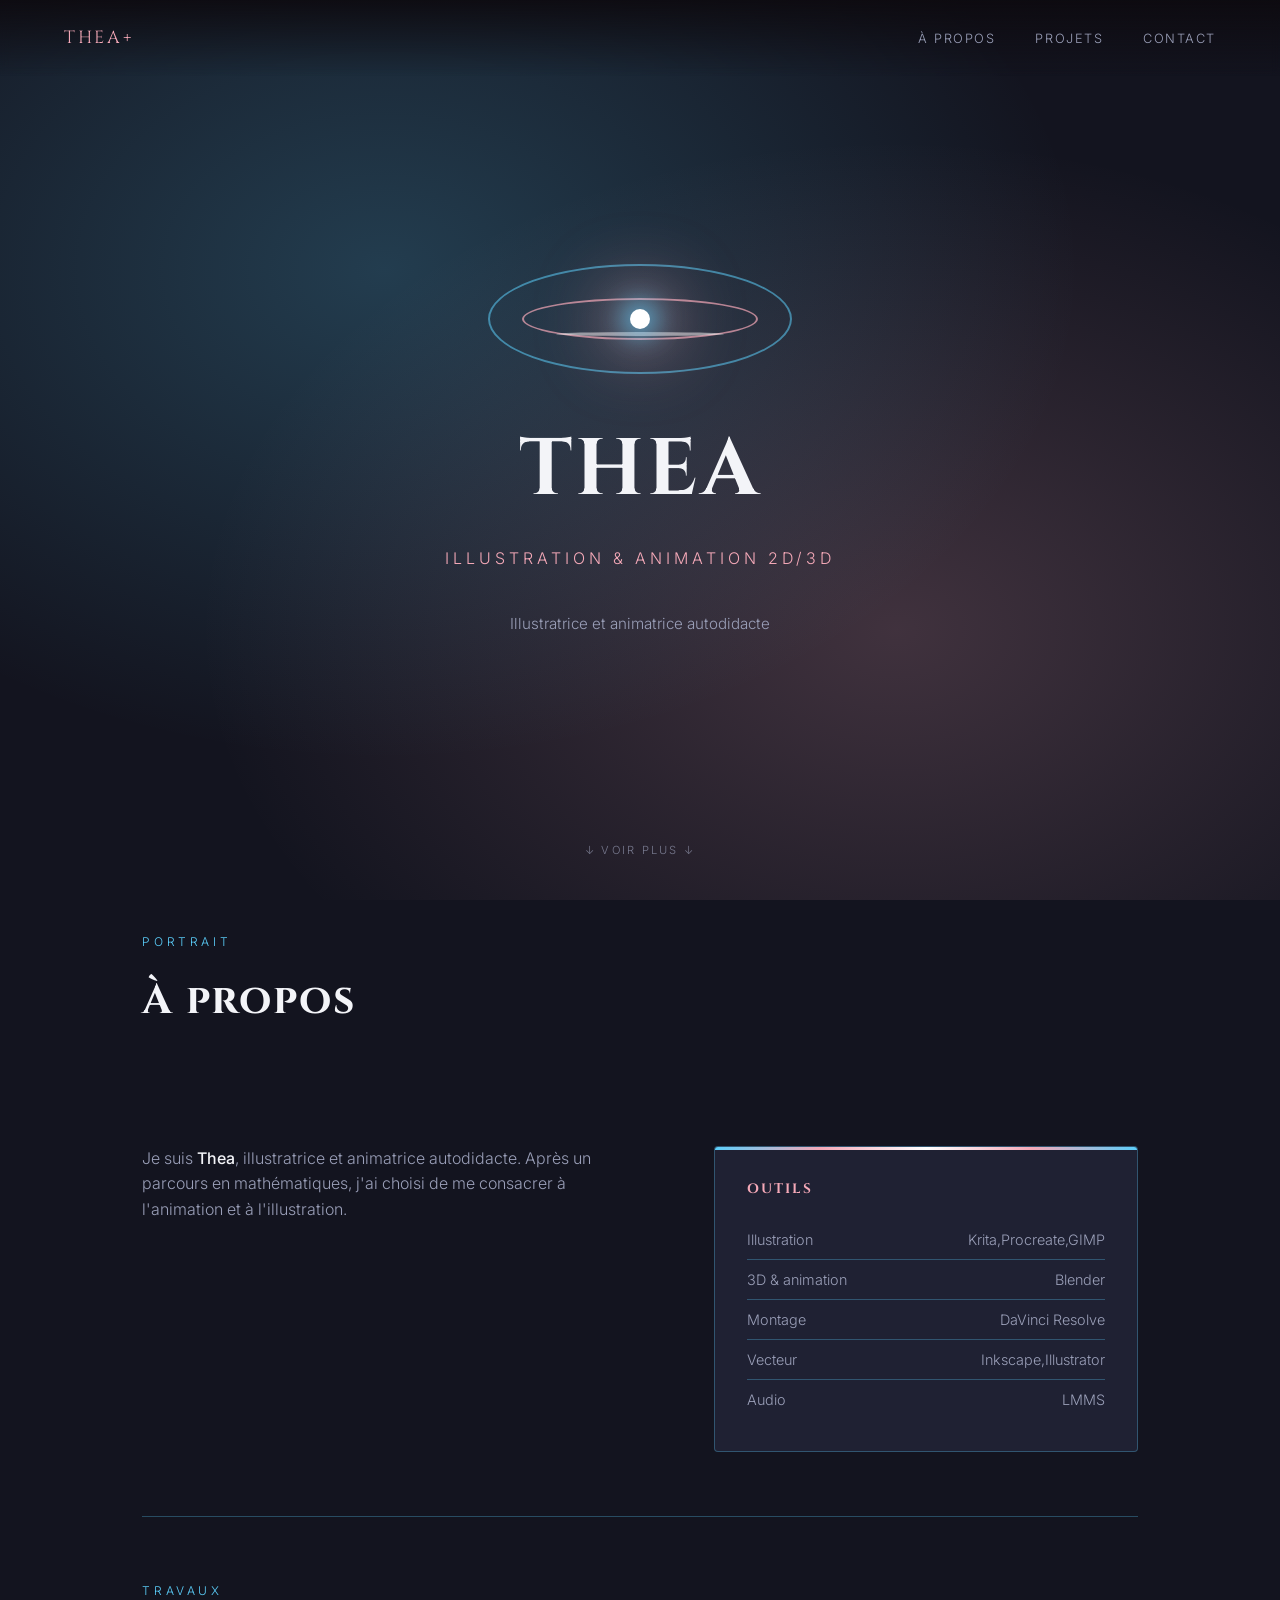
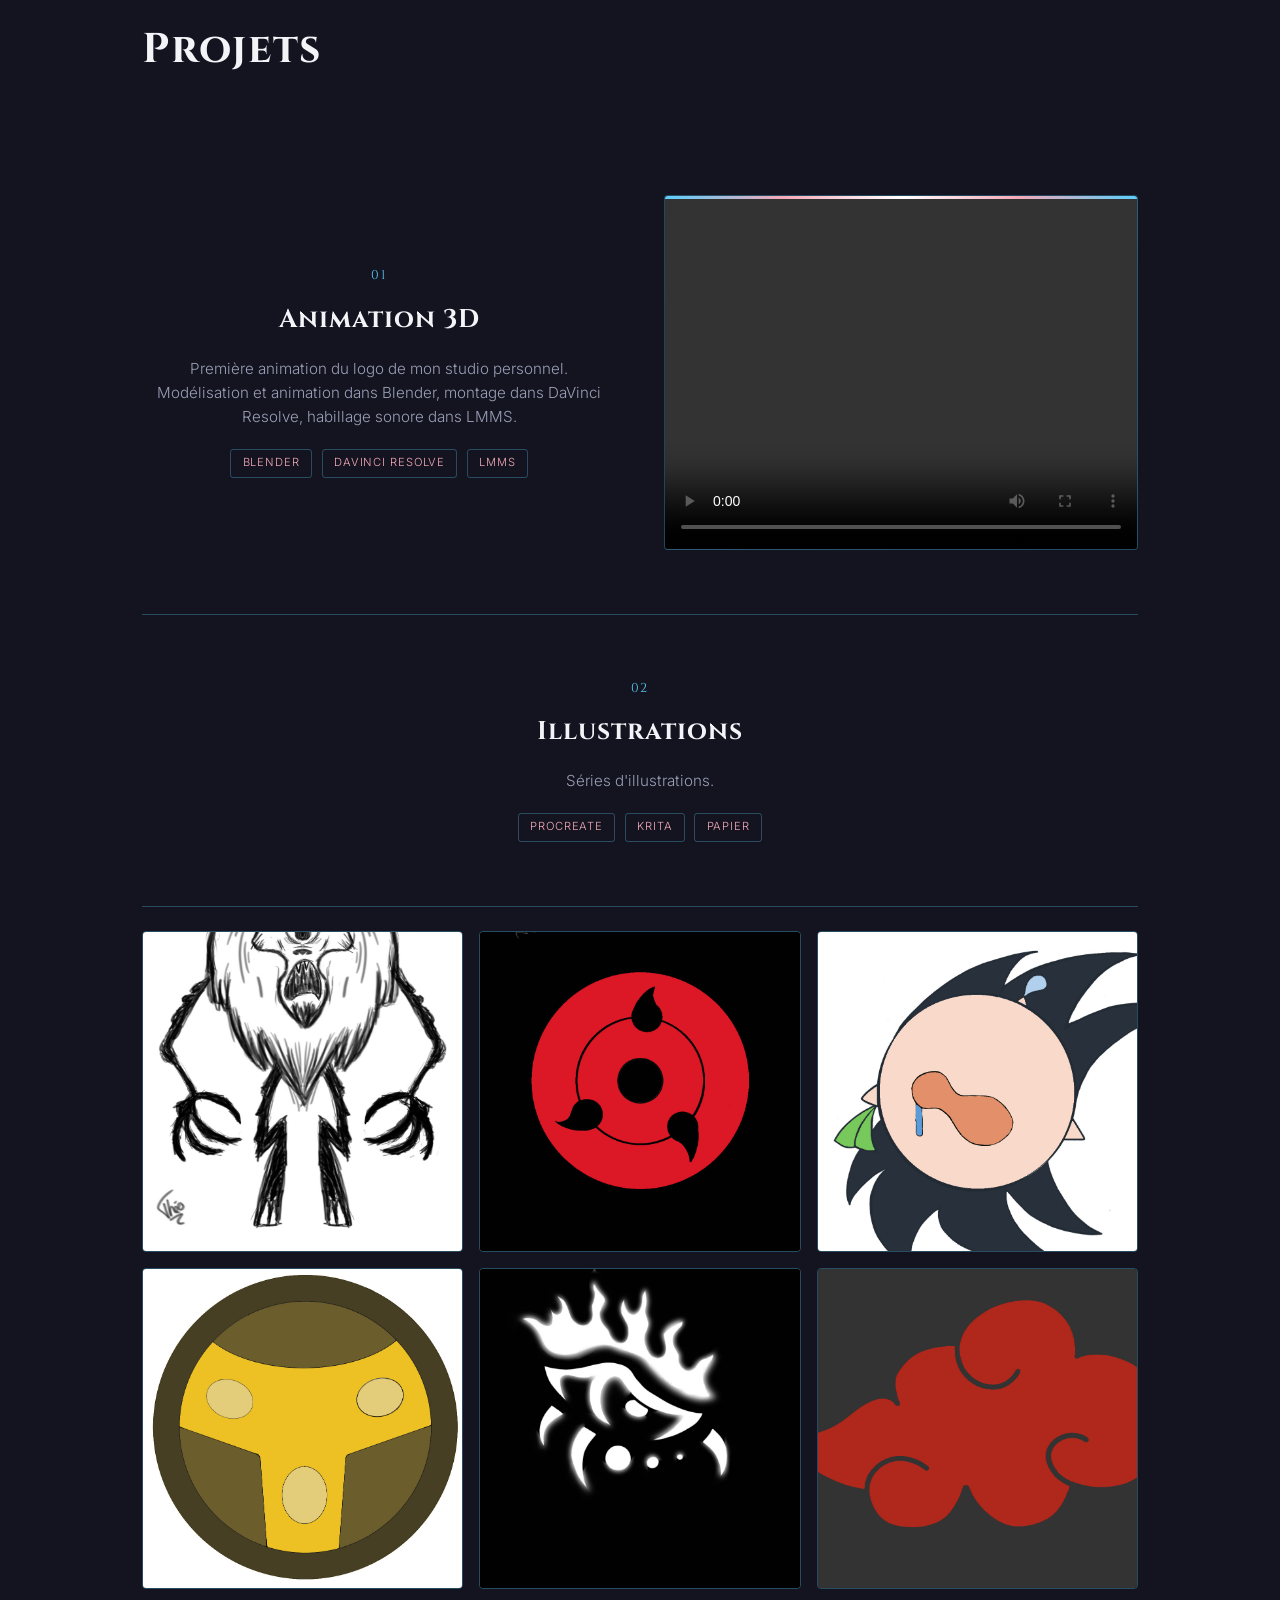
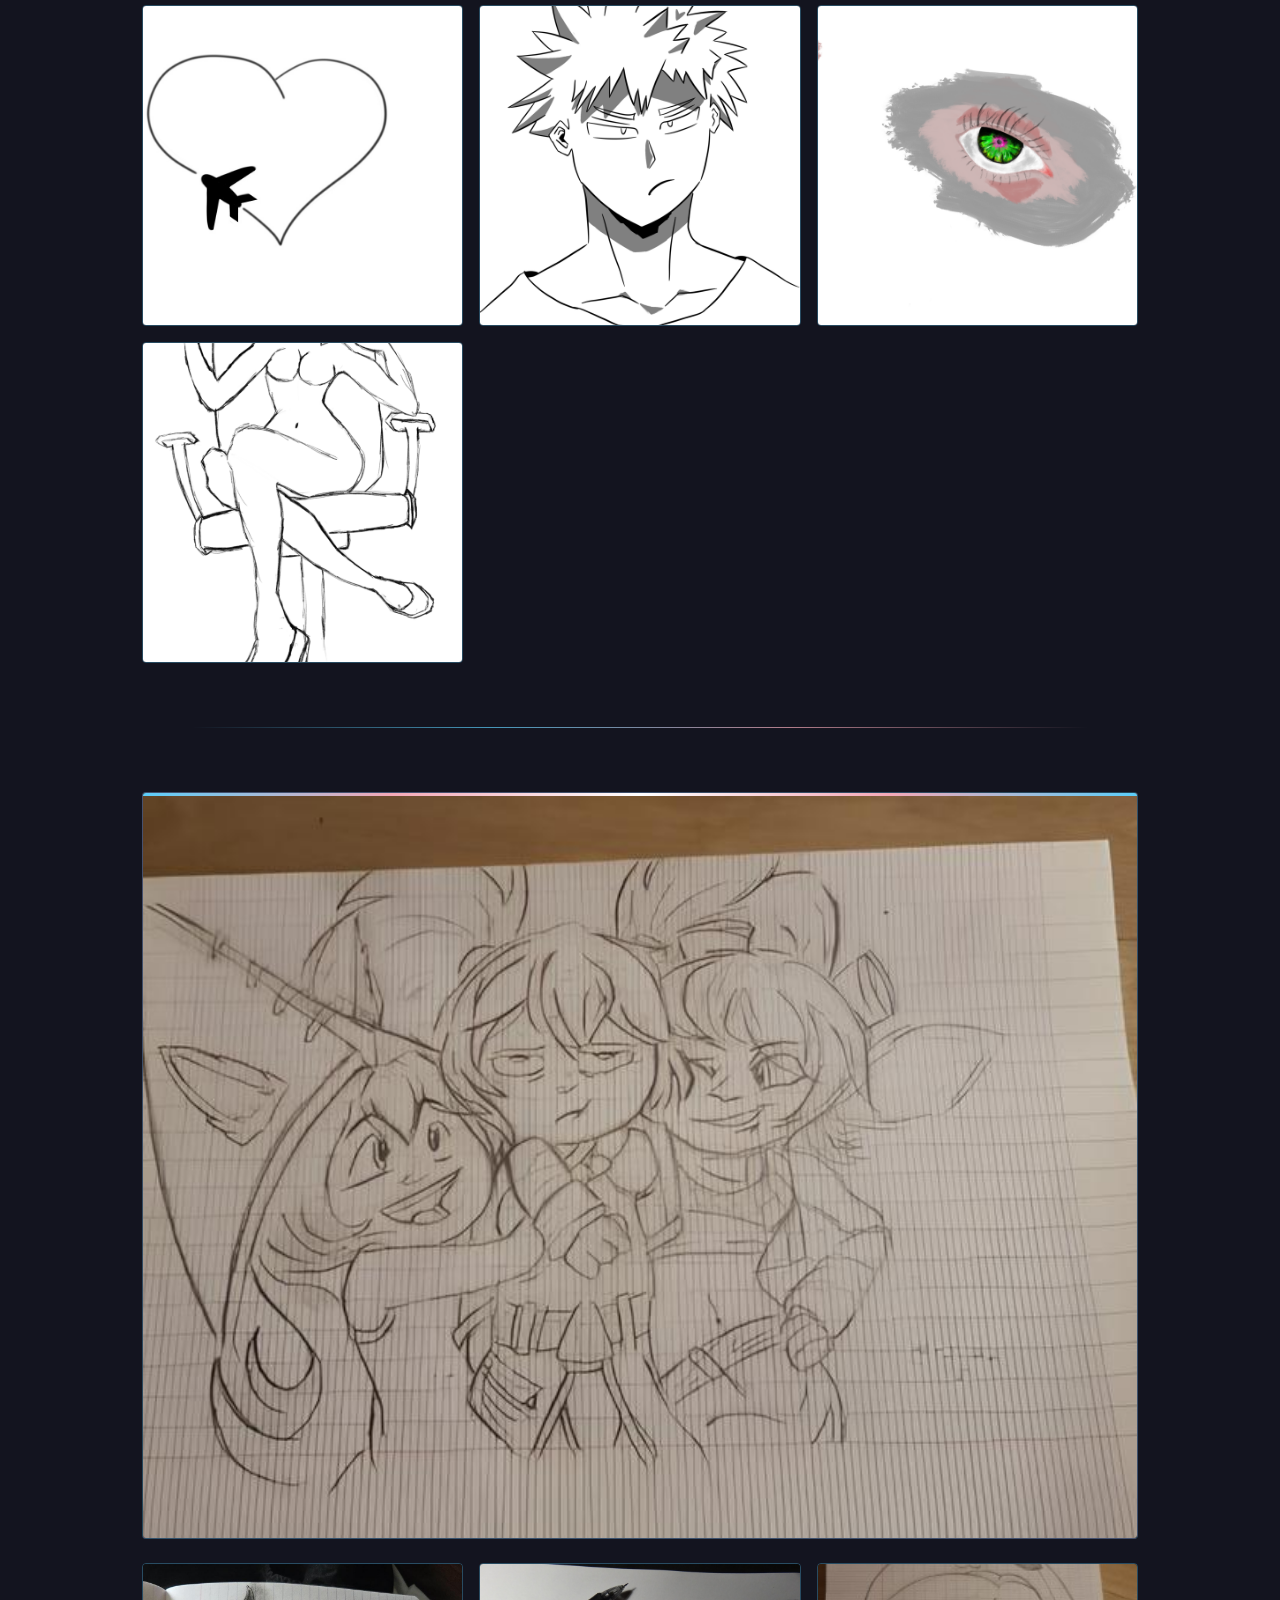
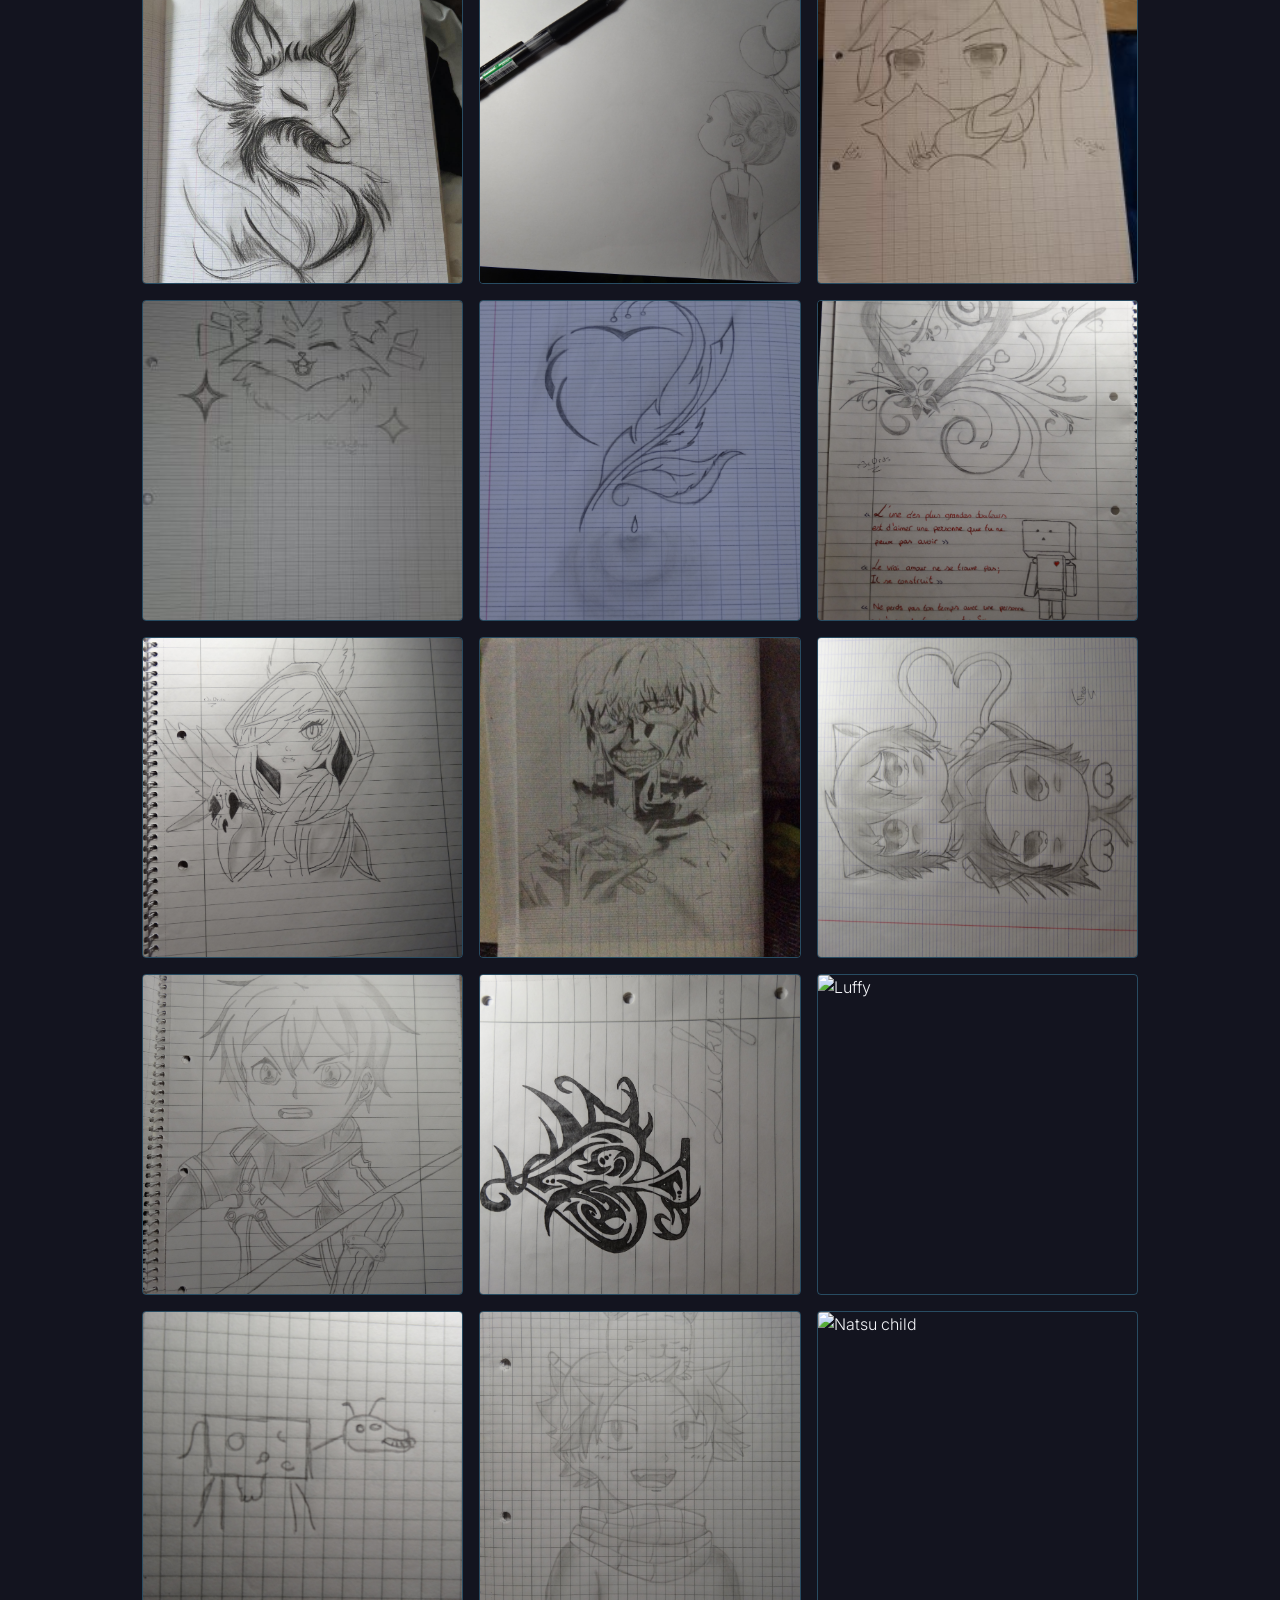
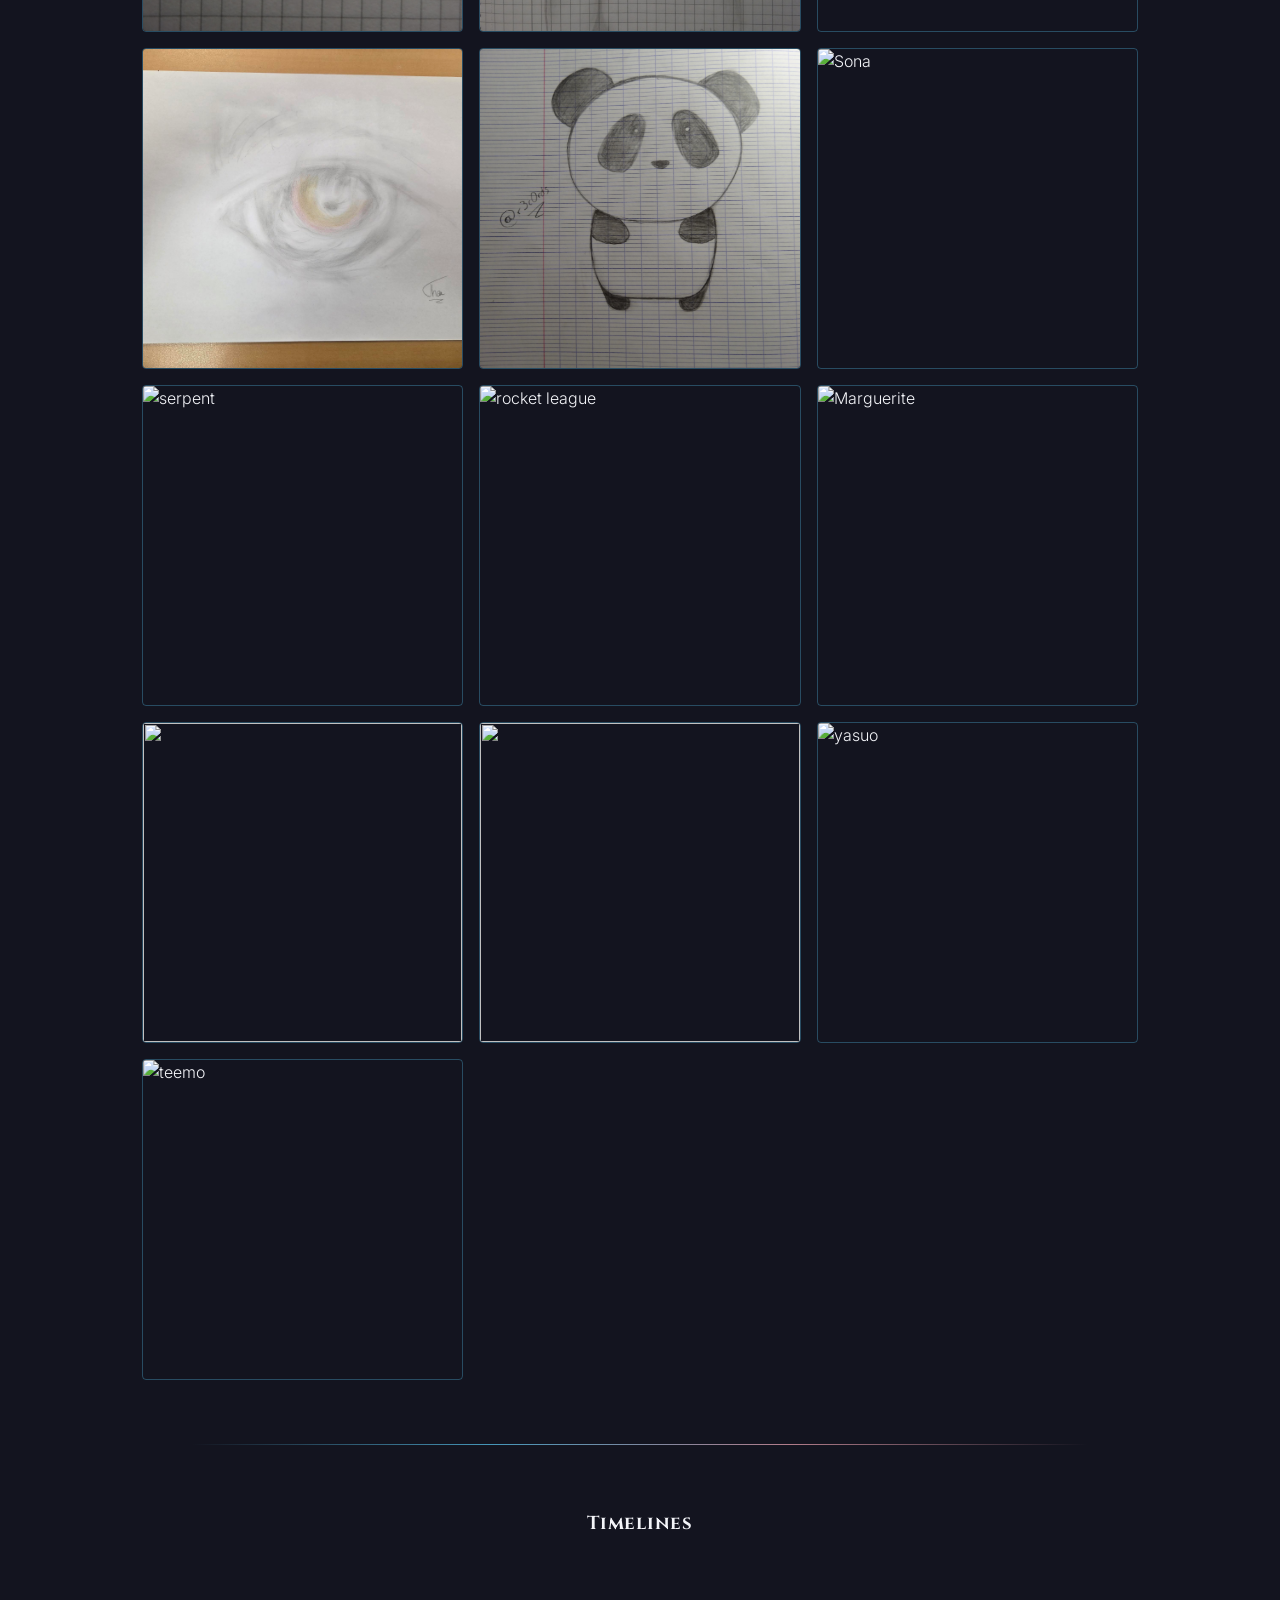
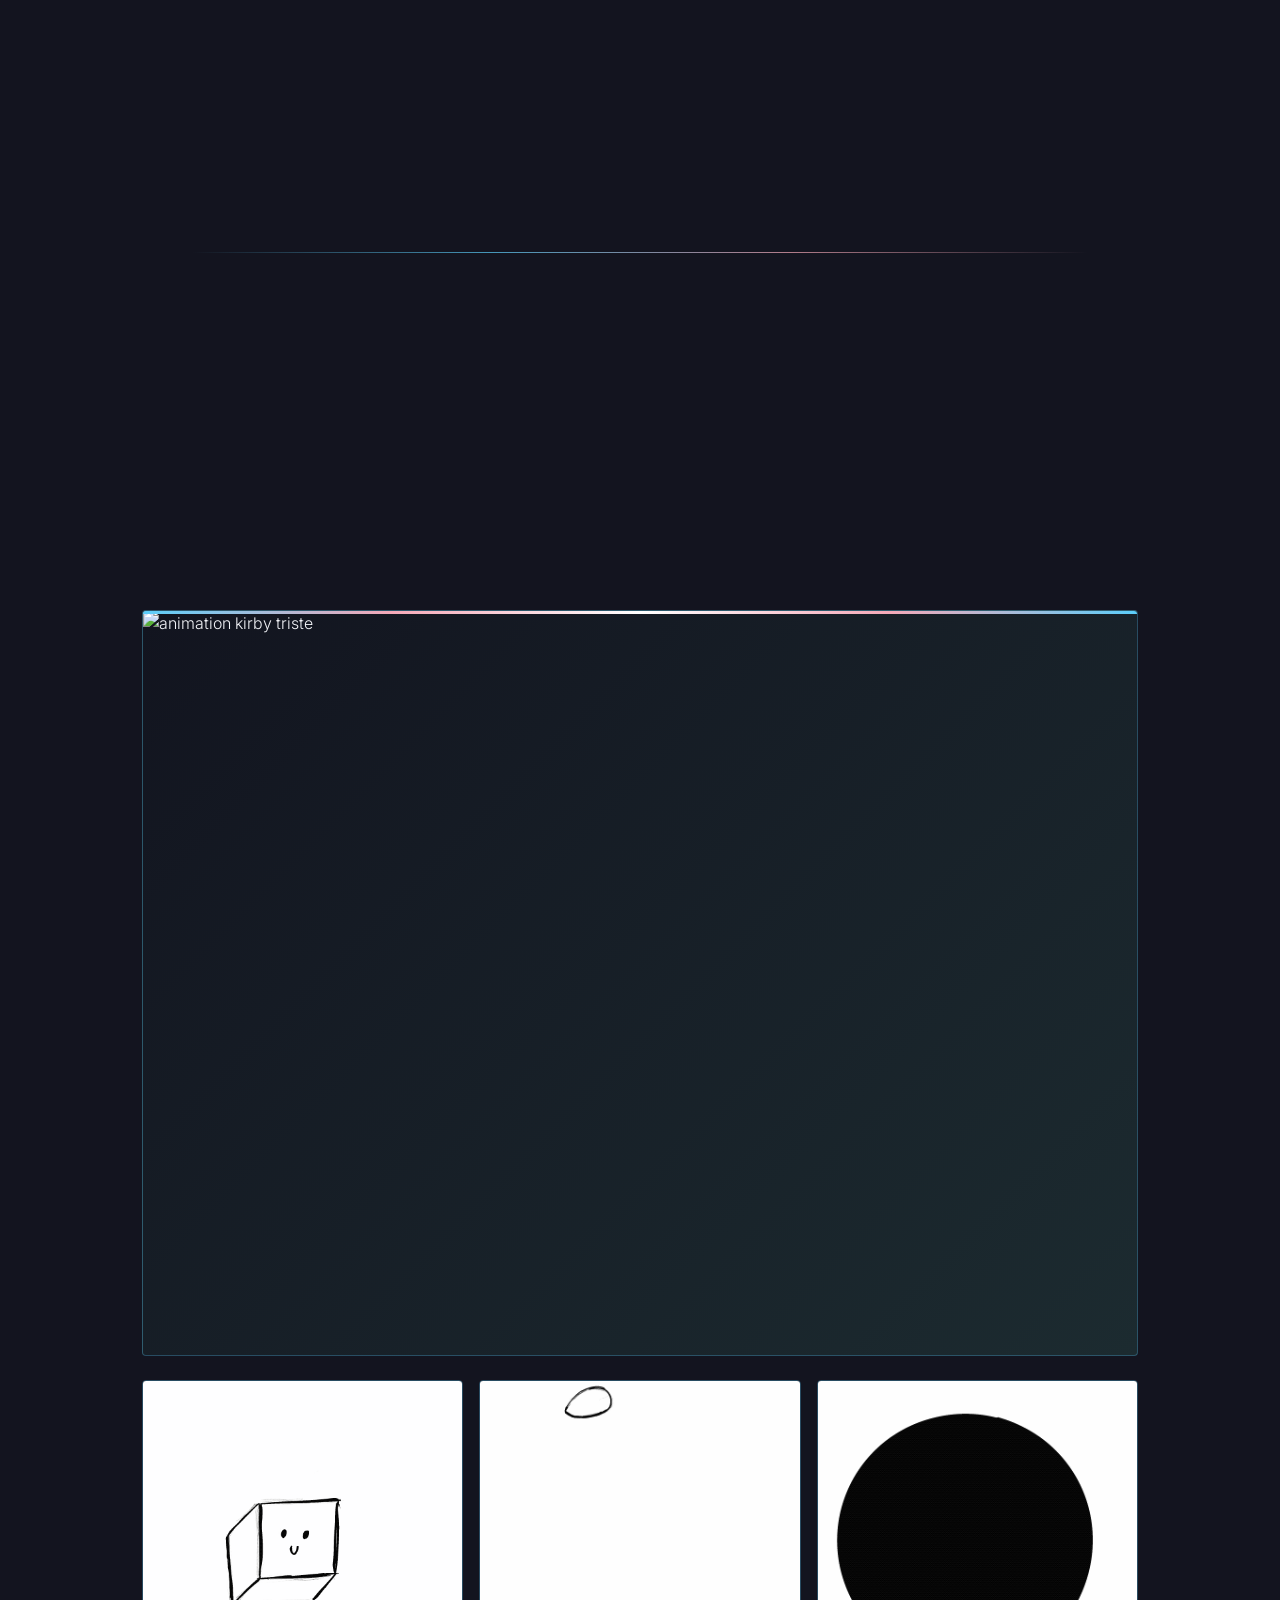
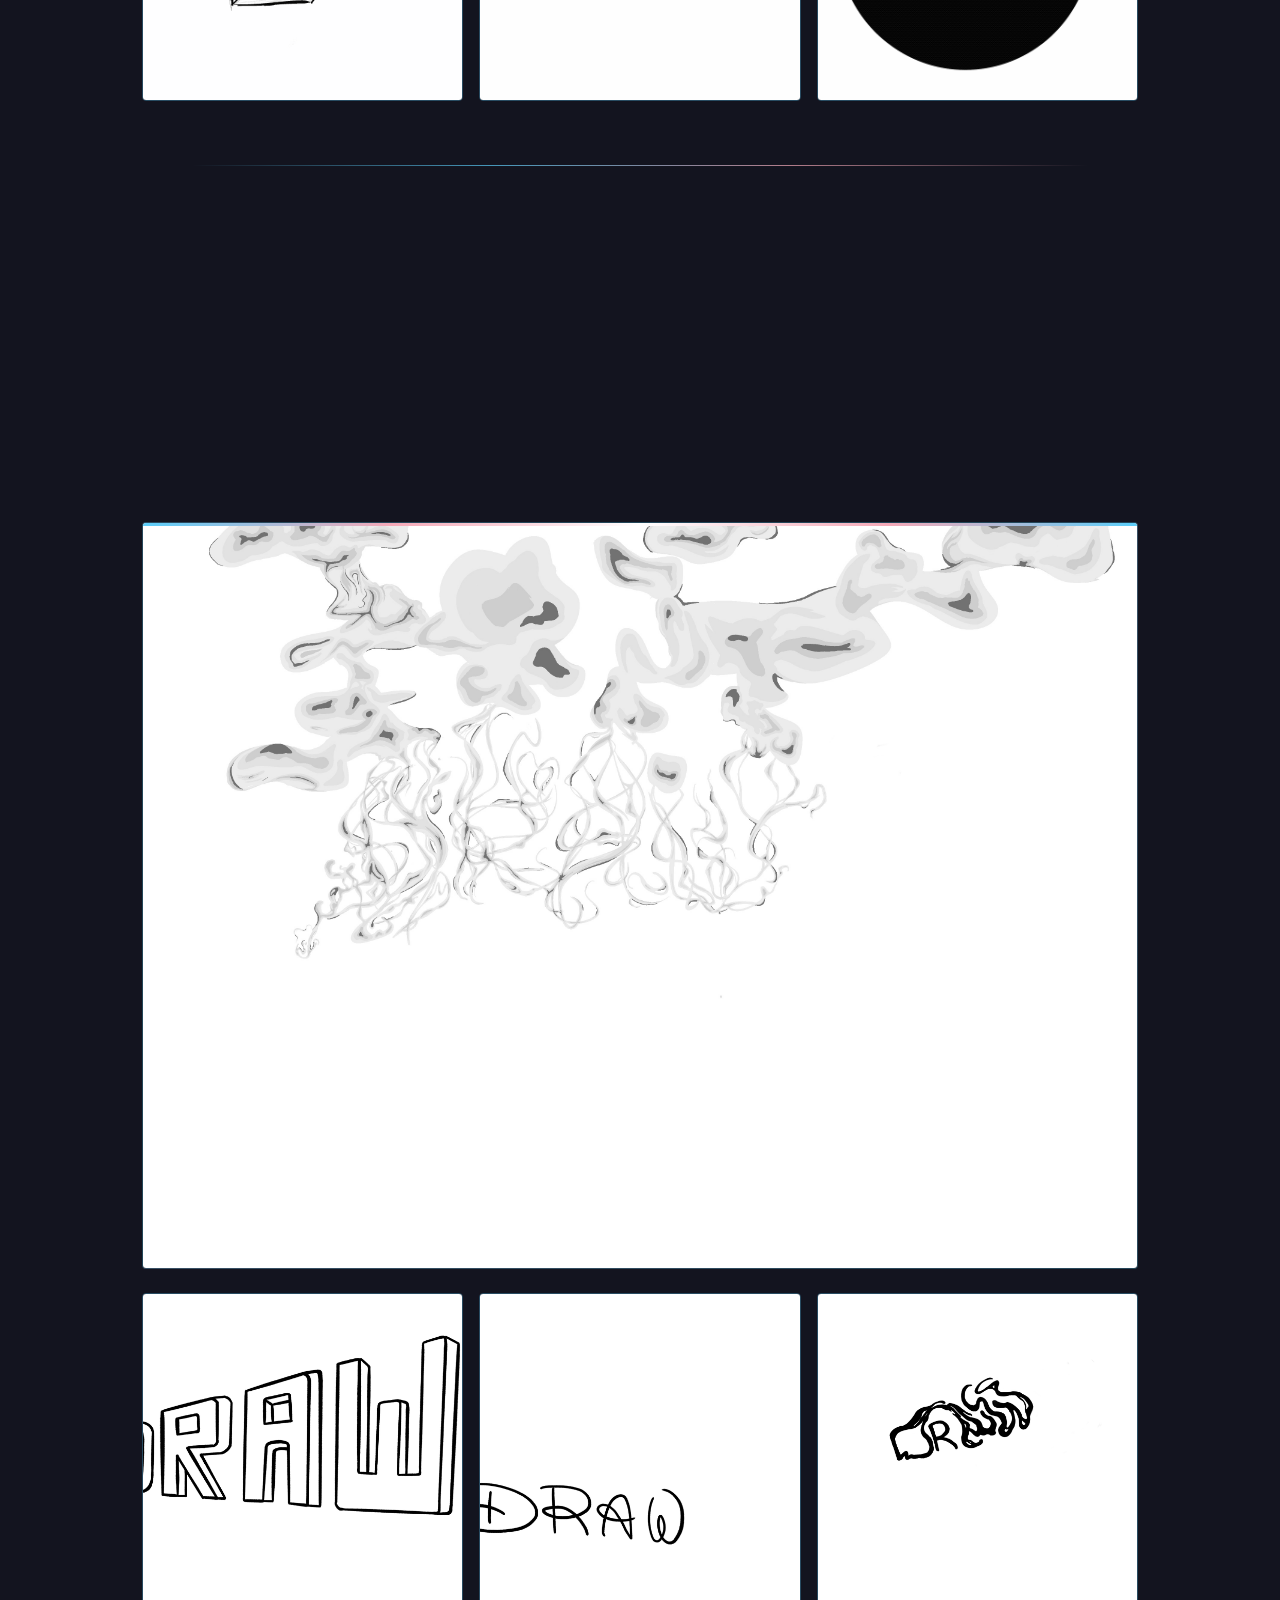
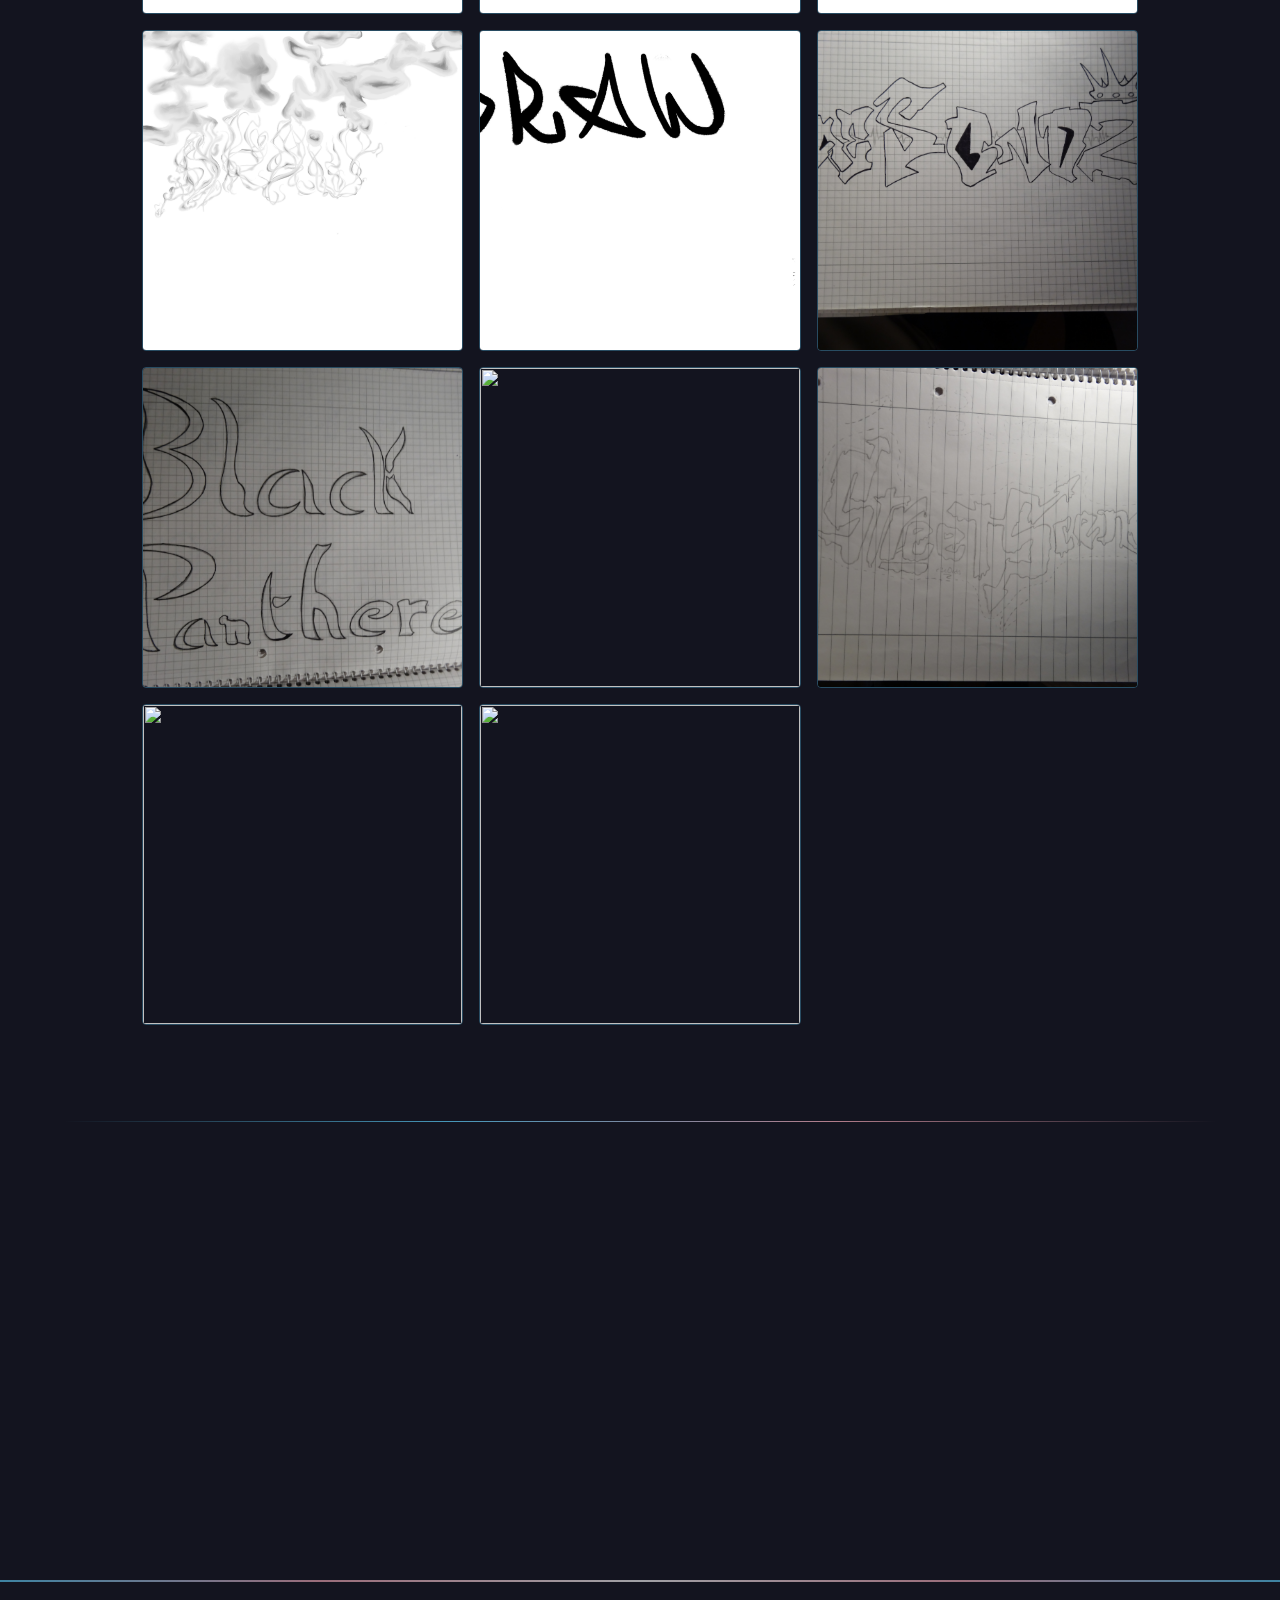
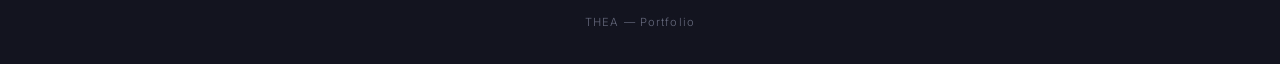
==== commit f3a0d0ec: "modification dessin renard" ====
--- a/index.html
+++ b/index.html
@@ -206,7 +206,7 @@
       
   <div class="gallery-grid reveal">
   
-    <div class="g-item" > <img src="./media/img/fox.jpg" 
+    <div class="g-item" > <img src="./media/img/fox.png" 
       alt="renard" 
       class="zoomable"
       data-titre="renard"
